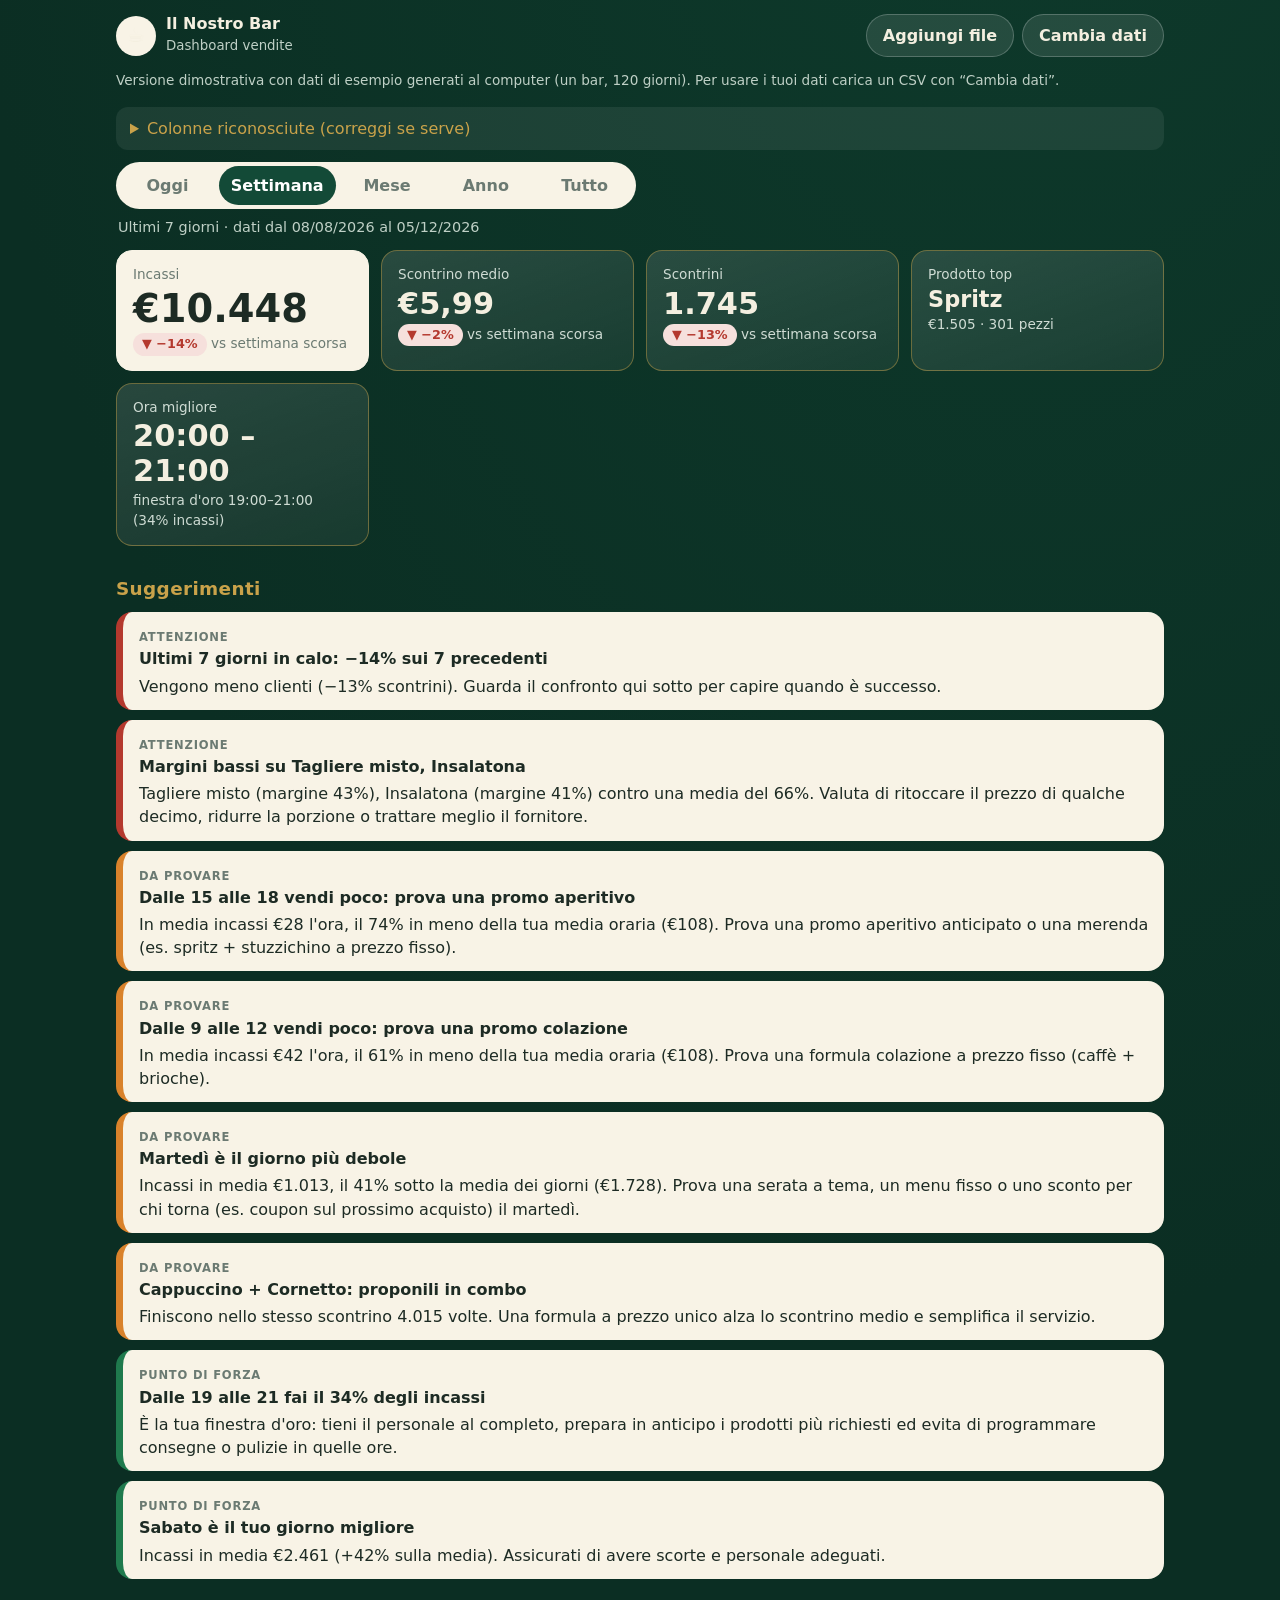
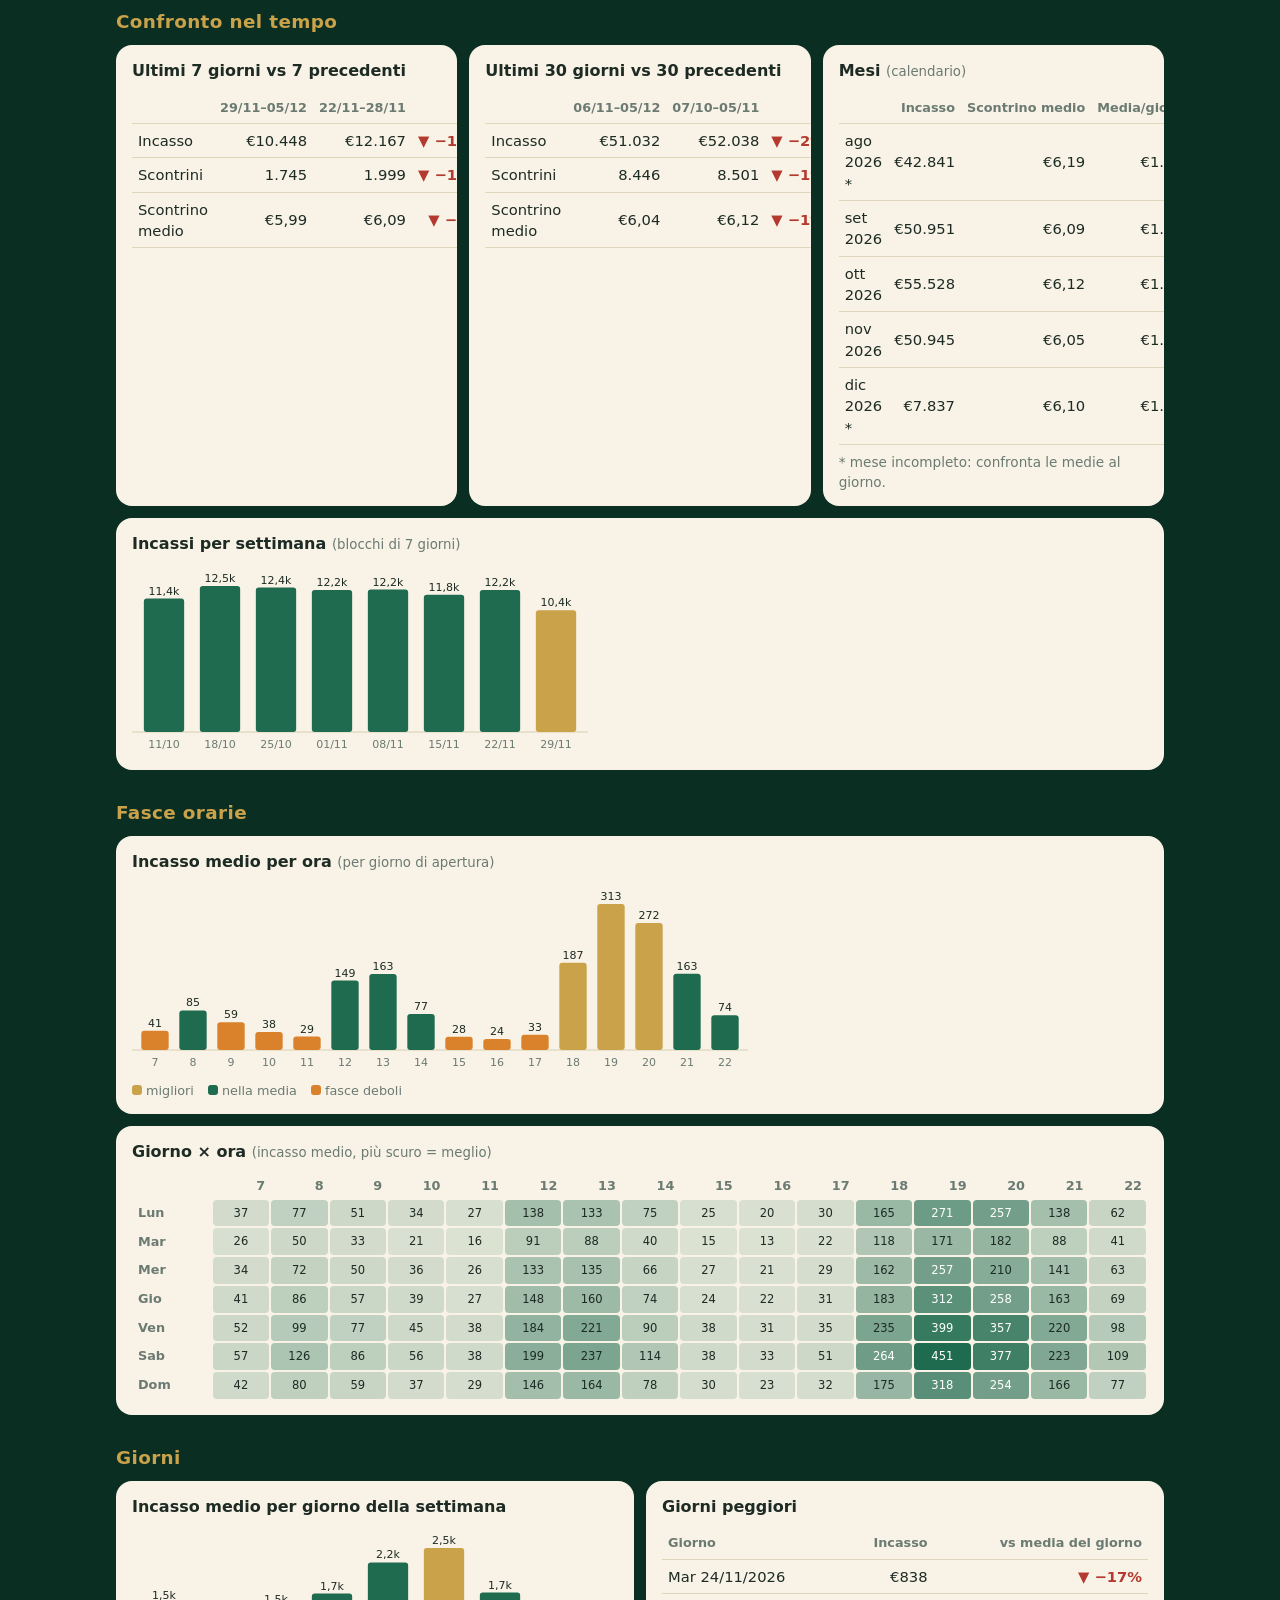
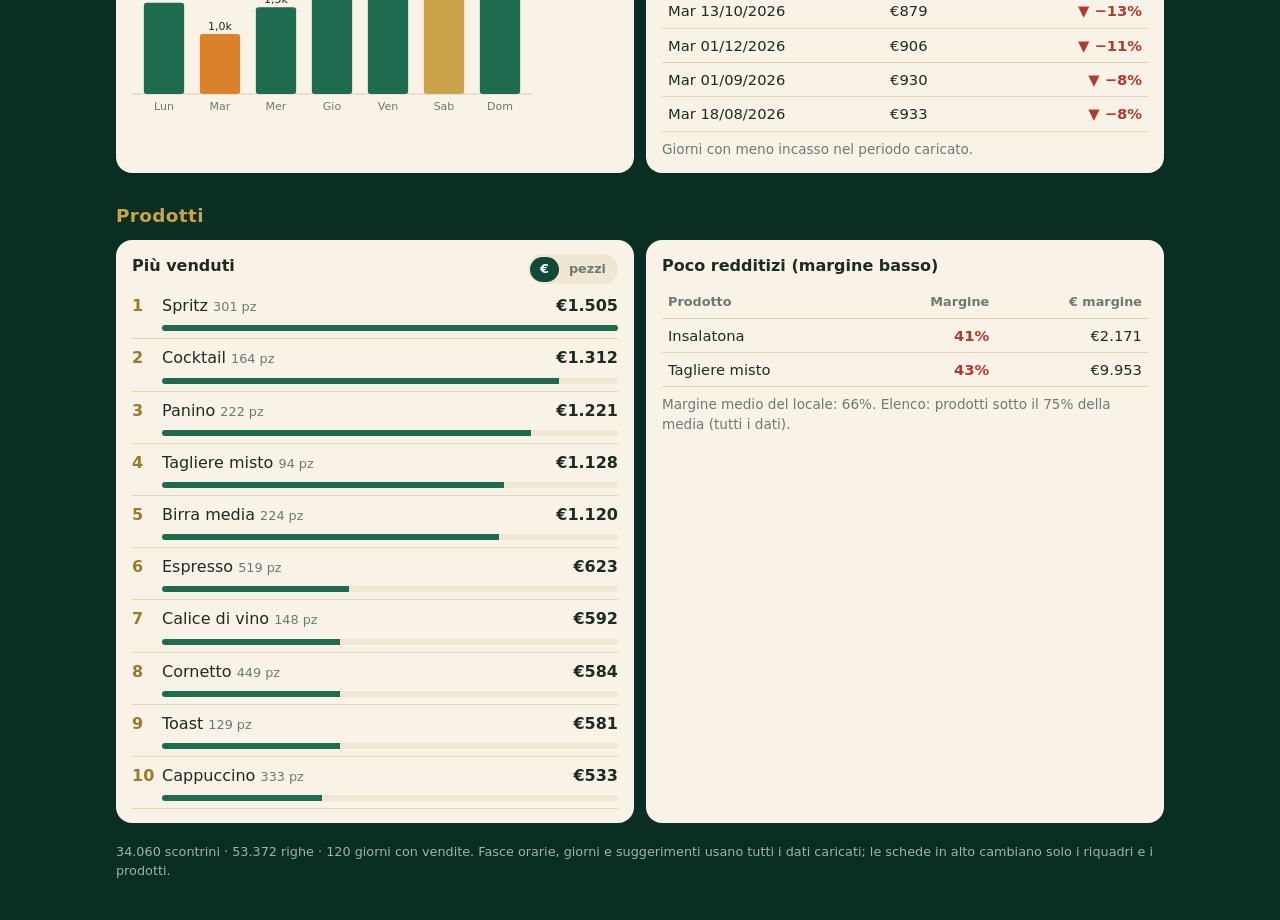
==== site/index.html @ 24c31f4e "Aggiunge cartella site/ pronta per hosting statico Co-Authored-By: Claude Sonnet 5.5 <noreply@anthro" ====
<!doctype html>
<html lang="it"><head><meta charset="utf-8"><meta name="viewport" content="width=device-width, initial-scale=1">
<title>Dashboard incassi e prodotti</title>
<style>
:root{color-scheme:dark}
[hidden]{display:none!important}
:root{
  --bg:#0b2e23; --bg2:#0e3b2c; --ink:#1d2b24; --muted:#6b7a72; --paper:#f8f3e6; --paper2:#efe7d2; --line:#e0d6bb;
  --gold:#c9a24a; --gold-d:#9a7a2b; --green:#1f6b50; --green-d:#134a37; --warn:#d9822b; --bad:#b4392e; --good:#1f7a4d;
  --r:16px;
}
*{box-sizing:border-box}
html{-webkit-text-size-adjust:100%;overflow-x:hidden}
body{margin:0;background:var(--bg) radial-gradient(120% 60% at 80% -10%,var(--bg2),var(--bg) 70%) no-repeat;color:#f4efe0;font:16px/1.45 system-ui,-apple-system,"Segoe UI",Roboto,sans-serif;min-height:100vh}
main,.top{max-width:1080px;margin:0 auto;padding:0 16px}
.top{display:flex;align-items:center;justify-content:space-between;gap:12px;padding-top:14px;padding-bottom:14px;flex-wrap:wrap}
.brand{display:flex;gap:10px;align-items:center}
.logo{display:grid;place-items:center;width:40px;height:40px;border-radius:50%;background:var(--paper);font-size:20px}
.brand strong{display:block;line-height:1.1}.brand small{color:#bfd0c6}
.actions{display:flex;gap:8px;flex-wrap:wrap}
.btn{border:0;border-radius:999px;padding:9px 16px;font:inherit;font-weight:600;cursor:pointer;display:inline-block;text-align:center}
.btn.gold{background:linear-gradient(#d8b55c,var(--gold));color:#2b2208}
.btn.ghost{background:rgba(255,255,255,.1);color:#f4efe0;border:1px solid rgba(255,255,255,.22)}
.btn:hover{filter:brightness(1.08)}
button:focus-visible,.drop:focus-visible,summary:focus-visible,select:focus-visible{outline:3px solid var(--gold);outline-offset:2px}

.hero h1{font-size:clamp(2.4rem,9vw,4.2rem);line-height:1;margin:28px 0 14px;font-weight:800;letter-spacing:-.02em}
.hero h1 span{background:linear-gradient(90deg,#f0d78b,var(--gold));-webkit-background-clip:text;background-clip:text;color:transparent}
.hero p{max-width:560px;color:#dbe6df;font-size:1.05rem}
.drop{margin:22px 0 14px;max-width:560px;border:2px dashed rgba(201,162,74,.6);border-radius:var(--r);padding:26px 18px;display:flex;flex-direction:column;align-items:center;gap:8px;background:rgba(255,255,255,.04)}
.drop.over{background:rgba(201,162,74,.18)}.drop small{color:#bfd0c6;text-align:center}
.alt{display:flex;gap:8px;flex-wrap:wrap}
.help{margin:18px 0 40px;max-width:560px;color:#dbe6df}.help summary{cursor:pointer;color:var(--gold)}
code{background:rgba(255,255,255,.1);padding:2px 6px;border-radius:6px;font-size:.85em;word-break:break-word}

.msg{background:var(--paper);color:var(--ink);border-left:6px solid var(--warn);border-radius:12px;padding:12px 14px;margin:12px 0}
.mapping{background:rgba(255,255,255,.07);border-radius:12px;padding:10px 14px;margin:12px 0}
.mapping summary{cursor:pointer;color:var(--gold)}
.mapping .mf{margin:10px 0 4px;font-weight:600}
.mgrid{display:grid;grid-template-columns:repeat(auto-fill,minmax(210px,1fr));gap:8px}
.mgrid label{display:flex;flex-direction:column;font-size:.8rem;color:#bfd0c6;gap:2px}
select{font:inherit;padding:7px;border-radius:8px;border:1px solid var(--line);background:var(--paper);color:var(--ink)}

h2{font-size:1.15rem;margin:30px 0 10px;color:var(--gold);letter-spacing:.02em}
.tabs{display:flex;gap:4px;background:var(--paper);padding:4px;border-radius:999px;margin:6px 0 8px;max-width:520px;overflow-x:auto}
.tabs button{flex:1;border:0;background:none;padding:8px 12px;border-radius:999px;font:inherit;font-weight:600;color:var(--muted);cursor:pointer;white-space:nowrap}
.tabs button.on{background:var(--green-d);color:#fff}
.range{color:#bfd0c6;margin:4px 2px 12px;font-size:.9rem}

.kpis{display:grid;grid-template-columns:repeat(auto-fit,minmax(220px,1fr));gap:12px}
.kpi{background:linear-gradient(160deg,rgba(255,255,255,.12),rgba(255,255,255,.05));border:1px solid rgba(201,162,74,.45);border-radius:var(--r);padding:14px 16px}
.kpi .l{color:#cfdcd4;font-size:.85rem}.kpi .v{font-size:1.9rem;font-weight:800;line-height:1.15;margin:2px 0}
.kpi .s{font-size:.85rem;color:#cfdcd4}
.kpi.main{grid-column:1/-1;background:var(--paper);color:var(--ink);border-color:var(--paper)}
.kpi.main .l,.kpi.main .s{color:var(--muted)}.kpi.main .v{font-size:2.4rem}
@media(min-width:700px){.kpi.main{grid-column:auto;grid-row:span 1}}
.pill{display:inline-block;padding:2px 9px;border-radius:999px;font-weight:700;font-size:.8rem;background:#e2f1e8;color:var(--good)}
.pill.neg{background:#f6e0dc;color:var(--bad)}.pill.flat{background:#ece7d6;color:var(--muted)}

.sugg{display:grid;gap:10px}
.s-card{background:var(--paper);color:var(--ink);border-radius:var(--r);padding:12px 14px 12px 16px;border-left:7px solid var(--green)}
.s-card.warn{border-color:var(--bad)}.s-card.tip{border-color:var(--warn)}.s-card.good{border-color:var(--good)}
.s-card b{display:block}.s-card .tag{font-size:.72rem;text-transform:uppercase;letter-spacing:.07em;font-weight:700;color:var(--muted)}
.s-card p{margin:4px 0 0}

.grid2{display:grid;grid-template-columns:repeat(auto-fit,minmax(min(100%,340px),1fr));gap:12px;margin-bottom:12px}
.card{background:var(--paper);color:var(--ink);border-radius:var(--r);padding:14px 16px;margin-bottom:12px;min-width:0;overflow-x:auto}
.grid2 .card{margin-bottom:0}
.card h3{margin:0 0 10px;font-size:1rem}.card h3 small{font-weight:400;color:var(--muted)}
.chart{overflow-x:auto}
.chart svg{display:block;max-width:none;height:auto}
.bar{fill:var(--green)}.bar.gold{fill:var(--gold)}.bar.warn{fill:var(--warn)}.bar.dim{fill:#b9c9bf}
svg text{fill:var(--ink);font:11px system-ui,sans-serif}svg text.mut{fill:var(--muted)}
.legend{font-size:.8rem;color:var(--muted);margin:8px 0 0}
.sw{display:inline-block;width:10px;height:10px;border-radius:3px;margin:0 4px 0 10px}.sw:first-child{margin-left:0}
.sw.gold{background:var(--gold)}.sw.green{background:var(--green)}.sw.warn{background:var(--warn)}

table{border-collapse:collapse;width:100%;font-size:.92rem}
th,td{padding:6px 6px;text-align:right;border-bottom:1px solid var(--line);white-space:nowrap}
th:first-child,td:first-child{text-align:left;white-space:normal}
th{font-weight:600;color:var(--muted);font-size:.8rem}
.up{color:var(--good);font-weight:700}.down{color:var(--bad);font-weight:700}
.heat{border-collapse:separate;border-spacing:2px;font-size:.72rem}
.heat th{padding:2px 4px;border:0}.heat td{padding:5px 0;min-width:30px;text-align:center;border:0;border-radius:4px;color:var(--ink)}
.heat td.dk{color:#fff}
.rank{list-style:none;margin:0;padding:0}
.rank li{display:grid;grid-template-columns:22px 1fr auto;gap:8px;align-items:center;padding:7px 0;border-bottom:1px solid var(--line)}
.rank .n{color:var(--gold-d);font-weight:800}
.rank .bg{grid-column:2/4;height:6px;border-radius:3px;background:var(--paper2);overflow:hidden}.rank .bg i{display:block;height:100%;background:var(--green)}
.rank .sub{color:var(--muted);font-size:.8rem}
.seg{float:right;background:var(--paper2);border-radius:999px;padding:2px}
.seg button{border:0;background:none;padding:3px 10px;border-radius:999px;font:inherit;font-size:.8rem;cursor:pointer;color:var(--muted)}
.seg button.on{background:var(--green-d);color:#fff}
.note{color:var(--muted);font-size:.85rem;margin:8px 0 0}
.foot{color:#9fb3a8;font-size:.8rem;margin:20px 0 40px}

.demo-note{max-width:1080px;margin:0 auto;padding:0 16px 4px;color:#bfd0c6;font-size:.85rem}
#btn-export,#btn-sample{display:none!important}
</style></head><body>

<header class="top">
  <div class="brand"><span class="logo" aria-hidden="true">☕</span>
    <div><strong>Il Nostro Bar</strong><small>Dashboard vendite</small></div></div>
  <div class="actions" id="actions">
    <button class="btn ghost" id="btn-add">Aggiungi file</button>
    <button class="btn ghost" id="btn-export">Esporta prodotti</button>
    <button class="btn ghost" id="btn-reset">Cambia dati</button>
  </div>
</header>
<p class="demo-note">Versione dimostrativa con dati di esempio generati al computer (un bar, 120 giorni). Per usare i tuoi dati carica un CSV con “Cambia dati”.</p>

<main>
  <section id="welcome" class="hero" hidden="">
    <h1>Dashboard<br><span>incassi e prodotti</span></h1>
    <p>Carica l'export del tuo gestionale/cassa (CSV) e scopri quando, cosa e quanto vendi davvero, con consigli semplici su cosa fare.</p>
    <div id="drop" class="drop" tabindex="0">
      <strong>Trascina qui il file CSV</strong>
      <span>oppure</span>
      <label class="btn gold">Scegli file<input type="file" id="file" accept=".csv,.txt,.tsv" multiple="" hidden=""></label>
      <small>I dati restano sul tuo computer: non vengono inviati da nessuna parte.</small>
    </div>
    <div class="alt">
      <button class="btn ghost" id="btn-demo">Prova con dati di esempio</button>
      <button class="btn ghost" id="btn-sample">Scarica CSV di esempio</button>
    </div>
    <details class="help">
      <summary>Che colonne deve avere il file?</summary>
      <p>Una riga per prodotto venduto. Servono: <b>data (e ora)</b>, <b>prodotto</b> e <b>importo</b> (oppure prezzo × quantità).
      Facoltativi ma utili: <b>n. scontrino</b> (per lo scontrino medio), <b>quantità</b>, <b>categoria</b> e <b>costo</b> (per i margini).
      I nomi delle colonne vengono riconosciuti da soli; se qualcosa non torna puoi correggerlo a mano.</p>
      <p><code>Data;Ora;Scontrino;Prodotto;Quantità;Prezzo;Importo;Costo</code></p>
    </details>
  </section>

  <div id="msg" class="msg" role="status" hidden=""></div>
  <details id="mapping" class="mapping"><summary>Colonne riconosciute (correggi se serve)</summary><div class="mf">dati di esempio · 53208 righe</div><div class="mgrid"><label>Data e ora (insieme)<select data-d="0" data-f="datetime"><option value="-1">— nessuna —</option><option value="0">Data</option><option value="1">Ora</option><option value="2">Scontrino</option><option value="3">Prodotto</option><option value="4">Categoria</option><option value="5">Quantità</option><option value="6">Prezzo</option><option value="7">Importo</option><option value="8">Costo</option></select></label><label>Data<select data-d="0" data-f="date"><option value="-1">— nessuna —</option><option value="0" selected="">Data</option><option value="1">Ora</option><option value="2">Scontrino</option><option value="3">Prodotto</option><option value="4">Categoria</option><option value="5">Quantità</option><option value="6">Prezzo</option><option value="7">Importo</option><option value="8">Costo</option></select></label><label>Ora<select data-d="0" data-f="time"><option value="-1">— nessuna —</option><option value="0">Data</option><option value="1" selected="">Ora</option><option value="2">Scontrino</option><option value="3">Prodotto</option><option value="4">Categoria</option><option value="5">Quantità</option><option value="6">Prezzo</option><option value="7">Importo</option><option value="8">Costo</option></select></label><label>N. scontrino<select data-d="0" data-f="receipt"><option value="-1">— nessuna —</option><option value="0">Data</option><option value="1">Ora</option><option value="2" selected="">Scontrino</option><option value="3">Prodotto</option><option value="4">Categoria</option><option value="5">Quantità</option><option value="6">Prezzo</option><option value="7">Importo</option><option value="8">Costo</option></select></label><label>Prodotto<select data-d="0" data-f="product"><option value="-1">— nessuna —</option><option value="0">Data</option><option value="1">Ora</option><option value="2">Scontrino</option><option value="3" selected="">Prodotto</option><option value="4">Categoria</option><option value="5">Quantità</option><option value="6">Prezzo</option><option value="7">Importo</option><option value="8">Costo</option></select></label><label>Quantità<select data-d="0" data-f="qty"><option value="-1">— nessuna —</option><option value="0">Data</option><option value="1">Ora</option><option value="2">Scontrino</option><option value="3">Prodotto</option><option value="4">Categoria</option><option value="5" selected="">Quantità</option><option value="6">Prezzo</option><option value="7">Importo</option><option value="8">Costo</option></select></label><label>Prezzo unitario<select data-d="0" data-f="price"><option value="-1">— nessuna —</option><option value="0">Data</option><option value="1">Ora</option><option value="2">Scontrino</option><option value="3">Prodotto</option><option value="4">Categoria</option><option value="5">Quantità</option><option value="6" selected="">Prezzo</option><option value="7">Importo</option><option value="8">Costo</option></select></label><label>Importo riga<select data-d="0" data-f="total"><option value="-1">— nessuna —</option><option value="0">Data</option><option value="1">Ora</option><option value="2">Scontrino</option><option value="3">Prodotto</option><option value="4">Categoria</option><option value="5">Quantità</option><option value="6">Prezzo</option><option value="7" selected="">Importo</option><option value="8">Costo</option></select></label><label>Costo unitario<select data-d="0" data-f="cost"><option value="-1">— nessuna —</option><option value="0">Data</option><option value="1">Ora</option><option value="2">Scontrino</option><option value="3">Prodotto</option><option value="4">Categoria</option><option value="5">Quantità</option><option value="6">Prezzo</option><option value="7">Importo</option><option value="8" selected="">Costo</option></select></label><label>Categoria<select data-d="0" data-f="category"><option value="-1">— nessuna —</option><option value="0">Data</option><option value="1">Ora</option><option value="2">Scontrino</option><option value="3">Prodotto</option><option value="4" selected="">Categoria</option><option value="5">Quantità</option><option value="6">Prezzo</option><option value="7">Importo</option><option value="8">Costo</option></select></label></div></details>

  <div id="dash">
    <nav class="tabs" id="tabs" aria-label="Periodo">
      <button data-p="1">Oggi</button><button data-p="7" class="on">Settimana</button><button data-p="30">Mese</button><button data-p="365">Anno</button><button data-p="0">Tutto</button>
    </nav>
    <p class="range" id="range">Ultimi 7 giorni · dati dal 09/06/2026 al 06/10/2026</p>
    <section class="kpis" id="kpis"><div class="kpi main"><div class="l">Incassi</div><div class="v">€10.863</div><div class="s"><span class="pill neg">▼ −9%</span> <span>vs settimana scorsa</span></div></div><div class="kpi"><div class="l">Scontrino medio</div><div class="v">€6,15</div><div class="s"><span class="pill ">▲ +3%</span> <span>vs settimana scorsa</span></div></div><div class="kpi"><div class="l">Scontrini</div><div class="v">1.767</div><div class="s"><span class="pill neg">▼ −11%</span> <span>vs settimana scorsa</span></div></div><div class="kpi"><div class="l">Prodotto top</div><div class="v" style="font-size:1.4rem">Spritz</div><div class="s">€1.510 · 302 pezzi</div></div><div class="kpi"><div class="l">Ora migliore</div><div class="v">19:00 – 20:00</div><div class="s">finestra d'oro 19:00–21:00 (33% incassi)</div></div></section>

    <h2>Suggerimenti</h2>
    <section class="sugg" id="sugg"><div class="s-card warn"><span class="tag">Attenzione</span><b>Margini bassi su Tagliere misto, Insalatona</b><p>Tagliere misto (margine 43%), Insalatona (margine 41%) contro una media del 66%. Valuta di ritoccare il prezzo di qualche decimo, ridurre la porzione o trattare meglio il fornitore.</p></div><div class="s-card tip"><span class="tag">Da provare</span><b>Dalle 15 alle 18 vendi poco: prova una promo aperitivo</b><p>In media incassi €29 l'ora, il 73% in meno della tua media oraria (€107). Prova una promo aperitivo anticipato o una merenda (es. spritz + stuzzichino a prezzo fisso).</p></div><div class="s-card tip"><span class="tag">Da provare</span><b>Dalle 9 alle 12 vendi poco: prova una promo colazione</b><p>In media incassi €43 l'ora, il 60% in meno della tua media oraria (€107). Prova una formula colazione a prezzo fisso (caffè + brioche).</p></div><div class="s-card tip"><span class="tag">Da provare</span><b>Martedì è il giorno più debole</b><p>Incassi in media €1.025, il 40% sotto la media dei giorni (€1.717). Prova una serata a tema, un menu fisso o uno sconto per chi torna (es. coupon sul prossimo acquisto) il martedì.</p></div><div class="s-card tip"><span class="tag">Da provare</span><b>Cappuccino + Cornetto: proponili in combo</b><p>Finiscono nello stesso scontrino 4.119 volte. Una formula a prezzo unico alza lo scontrino medio e semplifica il servizio.</p></div><div class="s-card good"><span class="tag">Punto di forza</span><b>Dalle 19 alle 21 fai il 33% degli incassi</b><p>È la tua finestra d'oro: tieni il personale al completo, prepara in anticipo i prodotti più richiesti ed evita di programmare consegne o pulizie in quelle ore.</p></div><div class="s-card good"><span class="tag">Punto di forza</span><b>Sabato è il tuo giorno migliore</b><p>Incassi in media €2.452 (+43% sulla media). Assicurati di avere scorte e personale adeguati.</p></div></section>

    <h2>Confronto nel tempo</h2>
    <section class="grid2" id="compare"><article class="card"><h3>Ultimi 7 giorni vs 7 precedenti</h3><table><tbody><tr><th></th><th>30/09–06/10</th><th>23/09–29/09</th><th>Δ</th></tr><tr><td>Incasso</td><td>€10.863</td><td>€11.892</td><td class="down">▼ −9%</td></tr><tr><td>Scontrini</td><td>1.767</td><td>1.989</td><td class="down">▼ −11%</td></tr><tr><td>Scontrino medio</td><td>€6,15</td><td>€5,98</td><td class="up">▲ +3%</td></tr></tbody></table></article><article class="card"><h3>Ultimi 30 giorni vs 30 precedenti</h3><table><tbody><tr><th></th><th>07/09–06/10</th><th>08/08–06/09</th><th>Δ</th></tr><tr><td>Incasso</td><td>€48.928</td><td>€53.846</td><td class="down">▼ −9%</td></tr><tr><td>Scontrini</td><td>8.157</td><td>8.811</td><td class="down">▼ −7%</td></tr><tr><td>Scontrino medio</td><td>€6,00</td><td>€6,11</td><td class="down">▼ −2%</td></tr></tbody></table></article><article class="card"><h3>Mesi <small>(calendario)</small></h3><table><tbody><tr><th></th><th>Incasso</th><th>Scontrino medio</th><th>Media/giorno</th></tr><tr><td>giu 2026 *</td><td>€37.528</td><td>€6,17</td><td>€1.706</td></tr><tr><td>lug 2026</td><td>€53.073</td><td>€6,04</td><td>€1.712</td></tr><tr><td>ago 2026</td><td>€54.824</td><td>€6,12</td><td>€1.769</td></tr><tr><td>set 2026</td><td>€50.373</td><td>€5,99</td><td>€1.679</td></tr><tr><td>ott 2026 *</td><td>€9.609</td><td>€6,20</td><td>€1.601</td></tr></tbody></table><p class="note">* mese incompleto: confronta le medie al giorno.</p></article></section>
    <article class="card"><h3>Incassi per settimana <small>(blocchi di 7 giorni)</small></h3><div class="chart" id="ch-weeks"><svg viewBox="0 0 456 190" width="456" role="img" aria-label="Incassi per settimana"><line x1="0" x2="456" y1="166" y2="166" stroke="#d8cfb3"></line><rect class="bar " x="11.84" y="27.002455768702674" width="40.32" height="138.99754423129733" rx="3"><title>12/08–18/08: €12.134</title></rect><text class="mut" x="32" y="182" text-anchor="middle">12/08</text><text x="32" y="23.002455768702674" text-anchor="middle">12,1k</text><rect class="bar " x="67.84" y="20" width="40.32" height="146" rx="3"><title>19/08–25/08: €12.746</title></rect><text class="mut" x="88" y="182" text-anchor="middle">19/08</text><text x="88" y="16" text-anchor="middle">12,7k</text><rect class="bar " x="123.84" y="21.656396375191235" width="40.32" height="144.34360362480876" rx="3"><title>26/08–01/09: €12.601</title></rect><text class="mut" x="144" y="182" text-anchor="middle">26/08</text><text x="144" y="17.656396375191235" text-anchor="middle">12,6k</text><rect class="bar " x="179.84" y="24.63355694166566" width="40.32" height="141.36644305833434" rx="3"><title>02/09–08/09: €12.341</title></rect><text class="mut" x="200" y="182" text-anchor="middle">02/09</text><text x="200" y="20.63355694166566" text-anchor="middle">12,3k</text><rect class="bar " x="235.84" y="29.532870424855815" width="40.32" height="136.46712957514418" rx="3"><title>09/09–15/09: €11.913</title></rect><text class="mut" x="256" y="182" text-anchor="middle">09/09</text><text x="256" y="25.532870424855815" text-anchor="middle">11,9k</text><rect class="bar " x="291.84" y="30.21329881134514" width="40.32" height="135.78670118865486" rx="3"><title>16/09–22/09: €11.854</title></rect><text class="mut" x="312" y="182" text-anchor="middle">16/09</text><text x="312" y="26.21329881134514" text-anchor="middle">11,9k</text><rect class="bar " x="347.84" y="29.77228041269464" width="40.32" height="136.22771958730536" rx="3"><title>23/09–29/09: €11.892</title></rect><text class="mut" x="368" y="182" text-anchor="middle">23/09</text><text x="368" y="25.77228041269464" text-anchor="middle">11,9k</text><rect class="bar gold" x="403.84" y="41.56980895217917" width="40.32" height="124.43019104782083" rx="3"><title>30/09–06/10: €10.863</title></rect><text class="mut" x="424" y="182" text-anchor="middle">30/09</text><text x="424" y="37.56980895217917" text-anchor="middle">10,9k</text></svg></div></article>

    <h2>Fasce orarie</h2>
    <article class="card"><h3>Incasso medio per ora <small>(per giorno di apertura)</small></h3><div class="chart" id="ch-hours"><svg viewBox="0 0 616 190" width="616" role="img" aria-label="Incasso medio per ora"><line x1="0" x2="616" y1="166" y2="166" stroke="#d8cfb3"></line><rect class="bar warn" x="9.32" y="145.2847440605268" width="27.36" height="20.715255939473185" rx="3"><title>7:00–8:00 · media €42 · 2,5% degli incassi</title></rect><text class="mut" x="23" y="182" text-anchor="middle">7</text><text x="23" y="141.2847440605268" text-anchor="middle">42</text><rect class="bar " x="47.32" y="124.69317840722007" width="27.36" height="41.306821592779926" rx="3"><title>8:00–9:00 · media €84 · 4,9% degli incassi</title></rect><text class="mut" x="61" y="182" text-anchor="middle">8</text><text x="61" y="120.69317840722007" text-anchor="middle">84</text><rect class="bar warn" x="85.32" y="135.73396994425943" width="27.36" height="30.266030055740565" rx="3"><title>9:00–10:00 · media €62 · 3,6% degli incassi</title></rect><text class="mut" x="99" y="182" text-anchor="middle">9</text><text x="99" y="131.73396994425943" text-anchor="middle">62</text><rect class="bar warn" x="123.32" y="147.06842351832276" width="27.36" height="18.93157648167725" rx="3"><title>10:00–11:00 · media €39 · 2,3% degli incassi</title></rect><text class="mut" x="137" y="182" text-anchor="middle">10</text><text x="137" y="143.06842351832276" text-anchor="middle">39</text><rect class="bar warn" x="161.32" y="151.8497493484744" width="27.36" height="14.150250651525592" rx="3"><title>11:00–12:00 · media €29 · 1,7% degli incassi</title></rect><text class="mut" x="175" y="182" text-anchor="middle">11</text><text x="175" y="147.8497493484744" text-anchor="middle">29</text><rect class="bar " x="199.32" y="91.02075063609608" width="27.36" height="74.97924936390392" rx="3"><title>12:00–13:00 · media €153 · 8,9% degli incassi</title></rect><text class="mut" x="213" y="182" text-anchor="middle">12</text><text x="213" y="87.02075063609608" text-anchor="middle">153</text><rect class="bar " x="237.32" y="84.65520617385363" width="27.36" height="81.34479382614637" rx="3"><title>13:00–14:00 · media €166 · 9,7% degli incassi</title></rect><text class="mut" x="251" y="182" text-anchor="middle">13</text><text x="251" y="80.65520617385363" text-anchor="middle">166</text><rect class="bar " x="275.32" y="129.06124761902117" width="27.36" height="36.93875238097884" rx="3"><title>14:00–15:00 · media €75 · 4,4% degli incassi</title></rect><text class="mut" x="289" y="182" text-anchor="middle">14</text><text x="289" y="125.06124761902117" text-anchor="middle">75</text><rect class="bar warn" x="313.32" y="151.8501589189584" width="27.36" height="14.149841081041597" rx="3"><title>15:00–16:00 · media €29 · 1,7% degli incassi</title></rect><text class="mut" x="327" y="182" text-anchor="middle">15</text><text x="327" y="147.8501589189584" text-anchor="middle">29</text><rect class="bar warn" x="351.32" y="154.61926496124514" width="27.36" height="11.38073503875487" rx="3"><title>16:00–17:00 · media €23 · 1,4% degli incassi</title></rect><text class="mut" x="365" y="182" text-anchor="middle">16</text><text x="365" y="150.61926496124514" text-anchor="middle">23</text><rect class="bar warn" x="389.32" y="149.14085016733486" width="27.36" height="16.85914983266514" rx="3"><title>17:00–18:00 · media €34 · 2,0% degli incassi</title></rect><text class="mut" x="403" y="182" text-anchor="middle">17</text><text x="403" y="145.14085016733486" text-anchor="middle">34</text><rect class="bar gold" x="427.32" y="78.00460065475161" width="27.36" height="87.99539934524839" rx="3"><title>18:00–19:00 · media €179 · 10,5% degli incassi</title></rect><text class="mut" x="441" y="182" text-anchor="middle">18</text><text x="441" y="74.00460065475161" text-anchor="middle">179</text><rect class="bar gold" x="465.32" y="20" width="27.36" height="146" rx="3"><title>19:00–20:00 · media €297 · 17,4% degli incassi</title></rect><text class="mut" x="479" y="182" text-anchor="middle">19</text><text x="479" y="16" text-anchor="middle">297</text><rect class="bar gold" x="503.32" y="32.85600792210269" width="27.36" height="133.1439920778973" rx="3"><title>20:00–21:00 · media €271 · 15,8% degli incassi</title></rect><text class="mut" x="517" y="182" text-anchor="middle">20</text><text x="517" y="28.85600792210269" text-anchor="middle">271</text><rect class="bar " x="541.32" y="86.8808121838803" width="27.36" height="79.1191878161197" rx="3"><title>21:00–22:00 · media €161 · 9,4% degli incassi</title></rect><text class="mut" x="555" y="182" text-anchor="middle">21</text><text x="555" y="82.8808121838803" text-anchor="middle">161</text><rect class="bar " x="579.32" y="131.99663927780958" width="27.36" height="34.00336072219043" rx="3"><title>22:00–23:00 · media €69 · 4,0% degli incassi</title></rect><text class="mut" x="593" y="182" text-anchor="middle">22</text><text x="593" y="127.99663927780958" text-anchor="middle">69</text></svg></div>
      <p class="legend"><i class="sw gold"></i>migliori <i class="sw green"></i>nella media <i class="sw warn"></i>fasce deboli</p></article>
    <article class="card"><h3>Giorno × ora <small>(incasso medio, più scuro = meglio)</small></h3><div class="chart" id="heat"><table class="heat"><tbody><tr><th></th><th>7</th><th>8</th><th>9</th><th>10</th><th>11</th><th>12</th><th>13</th><th>14</th><th>15</th><th>16</th><th>17</th><th>18</th><th>19</th><th>20</th><th>21</th><th>22</th></tr><tr><th>Lun</th><td class="" style="background:rgba(31,107,80,0.18)" title="€36">36</td><td class="" style="background:rgba(31,107,80,0.25)" title="€73">73</td><td class="" style="background:rgba(31,107,80,0.22)" title="€57">57</td><td class="" style="background:rgba(31,107,80,0.17)" title="€35">35</td><td class="" style="background:rgba(31,107,80,0.16)" title="€26">26</td><td class="" style="background:rgba(31,107,80,0.38)" title="€135">135</td><td class="" style="background:rgba(31,107,80,0.41)" title="€146">146</td><td class="" style="background:rgba(31,107,80,0.24)" title="€67">67</td><td class="" style="background:rgba(31,107,80,0.15)" title="€24">24</td><td class="" style="background:rgba(31,107,80,0.14)" title="€18">18</td><td class="" style="background:rgba(31,107,80,0.17)" title="€32">32</td><td class="" style="background:rgba(31,107,80,0.43)" title="€157">157</td><td class="dk" style="background:rgba(31,107,80,0.65)" title="€264">264</td><td class="" style="background:rgba(31,107,80,0.57)" title="€226">226</td><td class="" style="background:rgba(31,107,80,0.38)" title="€134">134</td><td class="" style="background:rgba(31,107,80,0.24)" title="€68">68</td></tr><tr><th>Mar</th><td class="" style="background:rgba(31,107,80,0.15)" title="€26">26</td><td class="" style="background:rgba(31,107,80,0.21)" title="€53">53</td><td class="" style="background:rgba(31,107,80,0.18)" title="€37">37</td><td class="" style="background:rgba(31,107,80,0.14)" title="€20">20</td><td class="" style="background:rgba(31,107,80,0.13)" title="€17">17</td><td class="" style="background:rgba(31,107,80,0.29)" title="€92">92</td><td class="" style="background:rgba(31,107,80,0.31)" title="€102">102</td><td class="" style="background:rgba(31,107,80,0.20)" title="€47">47</td><td class="" style="background:rgba(31,107,80,0.13)" title="€14">14</td><td class="" style="background:rgba(31,107,80,0.13)" title="€12">12</td><td class="" style="background:rgba(31,107,80,0.14)" title="€18">18</td><td class="" style="background:rgba(31,107,80,0.33)" title="€110">110</td><td class="" style="background:rgba(31,107,80,0.48)" title="€180">180</td><td class="" style="background:rgba(31,107,80,0.43)" title="€158">158</td><td class="" style="background:rgba(31,107,80,0.31)" title="€102">102</td><td class="" style="background:rgba(31,107,80,0.18)" title="€39">39</td></tr><tr><th>Mer</th><td class="" style="background:rgba(31,107,80,0.17)" title="€35">35</td><td class="" style="background:rgba(31,107,80,0.26)" title="€78">78</td><td class="" style="background:rgba(31,107,80,0.20)" title="€48">48</td><td class="" style="background:rgba(31,107,80,0.17)" title="€34">34</td><td class="" style="background:rgba(31,107,80,0.16)" title="€27">27</td><td class="" style="background:rgba(31,107,80,0.37)" title="€130">130</td><td class="" style="background:rgba(31,107,80,0.38)" title="€135">135</td><td class="" style="background:rgba(31,107,80,0.24)" title="€66">66</td><td class="" style="background:rgba(31,107,80,0.15)" title="€25">25</td><td class="" style="background:rgba(31,107,80,0.15)" title="€22">22</td><td class="" style="background:rgba(31,107,80,0.16)" title="€31">31</td><td class="" style="background:rgba(31,107,80,0.42)" title="€153">153</td><td class="dk" style="background:rgba(31,107,80,0.63)" title="€254">254</td><td class="dk" style="background:rgba(31,107,80,0.60)" title="€238">238</td><td class="" style="background:rgba(31,107,80,0.39)" title="€139">139</td><td class="" style="background:rgba(31,107,80,0.24)" title="€65">65</td></tr><tr><th>Gio</th><td class="" style="background:rgba(31,107,80,0.19)" title="€42">42</td><td class="" style="background:rgba(31,107,80,0.27)" title="€80">80</td><td class="" style="background:rgba(31,107,80,0.23)" title="€62">62</td><td class="" style="background:rgba(31,107,80,0.18)" title="€36">36</td><td class="" style="background:rgba(31,107,80,0.16)" title="€28">28</td><td class="" style="background:rgba(31,107,80,0.41)" title="€149">149</td><td class="" style="background:rgba(31,107,80,0.44)" title="€164">164</td><td class="" style="background:rgba(31,107,80,0.25)" title="€70">70</td><td class="" style="background:rgba(31,107,80,0.16)" title="€29">29</td><td class="" style="background:rgba(31,107,80,0.14)" title="€21">21</td><td class="" style="background:rgba(31,107,80,0.17)" title="€33">33</td><td class="" style="background:rgba(31,107,80,0.48)" title="€180">180</td><td class="dk" style="background:rgba(31,107,80,0.68)" title="€276">276</td><td class="dk" style="background:rgba(31,107,80,0.66)" title="€266">266</td><td class="" style="background:rgba(31,107,80,0.44)" title="€160">160</td><td class="" style="background:rgba(31,107,80,0.25)" title="€73">73</td></tr><tr><th>Ven</th><td class="" style="background:rgba(31,107,80,0.21)" title="€54">54</td><td class="" style="background:rgba(31,107,80,0.33)" title="€108">108</td><td class="" style="background:rgba(31,107,80,0.26)" title="€75">75</td><td class="" style="background:rgba(31,107,80,0.20)" title="€49">49</td><td class="" style="background:rgba(31,107,80,0.18)" title="€40">40</td><td class="" style="background:rgba(31,107,80,0.51)" title="€197">197</td><td class="" style="background:rgba(31,107,80,0.56)" title="€220">220</td><td class="" style="background:rgba(31,107,80,0.29)" title="€89">89</td><td class="" style="background:rgba(31,107,80,0.17)" title="€35">35</td><td class="" style="background:rgba(31,107,80,0.17)" title="€31">31</td><td class="" style="background:rgba(31,107,80,0.20)" title="€46">46</td><td class="" style="background:rgba(31,107,80,0.58)" title="€228">228</td><td class="dk" style="background:rgba(31,107,80,0.92)" title="€391">391</td><td class="dk" style="background:rgba(31,107,80,0.84)" title="€353">353</td><td class="" style="background:rgba(31,107,80,0.56)" title="€220">220</td><td class="" style="background:rgba(31,107,80,0.26)" title="€77">77</td></tr><tr><th>Sab</th><td class="" style="background:rgba(31,107,80,0.23)" title="€63">63</td><td class="" style="background:rgba(31,107,80,0.34)" title="€114">114</td><td class="" style="background:rgba(31,107,80,0.29)" title="€90">90</td><td class="" style="background:rgba(31,107,80,0.22)" title="€57">57</td><td class="" style="background:rgba(31,107,80,0.18)" title="€37">37</td><td class="" style="background:rgba(31,107,80,0.56)" title="€219">219</td><td class="dk" style="background:rgba(31,107,80,0.61)" title="€241">241</td><td class="" style="background:rgba(31,107,80,0.34)" title="€114">114</td><td class="" style="background:rgba(31,107,80,0.19)" title="€43">43</td><td class="" style="background:rgba(31,107,80,0.17)" title="€36">36</td><td class="" style="background:rgba(31,107,80,0.20)" title="€47">47</td><td class="dk" style="background:rgba(31,107,80,0.66)" title="€265">265</td><td class="dk" style="background:rgba(31,107,80,1.00)" title="€429">429</td><td class="dk" style="background:rgba(31,107,80,0.92)" title="€392">392</td><td class="" style="background:rgba(31,107,80,0.55)" title="€213">213</td><td class="" style="background:rgba(31,107,80,0.29)" title="€92">92</td></tr><tr><th>Dom</th><td class="" style="background:rgba(31,107,80,0.18)" title="€39">39</td><td class="" style="background:rgba(31,107,80,0.28)" title="€85">85</td><td class="" style="background:rgba(31,107,80,0.23)" title="€64">64</td><td class="" style="background:rgba(31,107,80,0.18)" title="€40">40</td><td class="" style="background:rgba(31,107,80,0.16)" title="€27">27</td><td class="" style="background:rgba(31,107,80,0.42)" title="€151">151</td><td class="" style="background:rgba(31,107,80,0.43)" title="€156">156</td><td class="" style="background:rgba(31,107,80,0.25)" title="€74">74</td><td class="" style="background:rgba(31,107,80,0.17)" title="€33">33</td><td class="" style="background:rgba(31,107,80,0.15)" title="€22">22</td><td class="" style="background:rgba(31,107,80,0.17)" title="€34">34</td><td class="" style="background:rgba(31,107,80,0.45)" title="€165">165</td><td class="dk" style="background:rgba(31,107,80,0.71)" title="€293">293</td><td class="dk" style="background:rgba(31,107,80,0.67)" title="€270">270</td><td class="" style="background:rgba(31,107,80,0.44)" title="€162">162</td><td class="" style="background:rgba(31,107,80,0.25)" title="€72">72</td></tr></tbody></table></div></article>

    <h2>Giorni</h2>
    <section class="grid2">
      <article class="card"><h3>Incasso medio per giorno della settimana</h3><div class="chart" id="ch-dow"><svg viewBox="0 0 400 190" width="400" role="img" aria-label="Incasso medio per giorno della settimana"><line x1="0" x2="400" y1="166" y2="166" stroke="#d8cfb3"></line><rect class="bar " x="11.84" y="76.8283669092696" width="40.32" height="89.1716330907304" rx="3"><title>Lunedì: media €1.498 su 17 giorni</title></rect><text class="mut" x="32" y="182" text-anchor="middle">Lun</text><text x="32" y="72.8283669092696" text-anchor="middle">1,5k</text><rect class="bar warn" x="67.84" y="104.94421068960588" width="40.32" height="61.05578931039411" rx="3"><title>Martedì: media €1.025 su 18 giorni</title></rect><text class="mut" x="88" y="182" text-anchor="middle">Mar</text><text x="88" y="100.94421068960588" text-anchor="middle">1,0k</text><rect class="bar " x="123.84" y="77.89132239136713" width="40.32" height="88.10867760863287" rx="3"><title>Mercoledì: media €1.480 su 17 giorni</title></rect><text class="mut" x="144" y="182" text-anchor="middle">Mer</text><text x="144" y="73.89132239136713" text-anchor="middle">1,5k</text><rect class="bar " x="179.84" y="66.6642710127464" width="40.32" height="99.3357289872536" rx="3"><title>Giovedì: media €1.668 su 17 giorni</title></rect><text class="mut" x="200" y="182" text-anchor="middle">Gio</text><text x="200" y="62.6642710127464" text-anchor="middle">1,7k</text><rect class="bar " x="235.84" y="34.30139181415527" width="40.32" height="131.69860818584473" rx="3"><title>Venerdì: media €2.212 su 17 giorni</title></rect><text class="mut" x="256" y="182" text-anchor="middle">Ven</text><text x="256" y="30.301391814155267" text-anchor="middle">2,2k</text><rect class="bar gold" x="291.84" y="20" width="40.32" height="146" rx="3"><title>Sabato: media €2.452 su 17 giorni</title></rect><text class="mut" x="312" y="182" text-anchor="middle">Sab</text><text x="312" y="16" text-anchor="middle">2,5k</text><rect class="bar " x="347.84" y="65.56173926393504" width="40.32" height="100.43826073606496" rx="3"><title>Domenica: media €1.687 su 17 giorni</title></rect><text class="mut" x="368" y="182" text-anchor="middle">Dom</text><text x="368" y="61.56173926393504" text-anchor="middle">1,7k</text></svg></div></article>
      <article class="card"><h3>Giorni peggiori</h3><div id="worst"><table><tbody><tr><th>Giorno</th><th>Incasso</th><th>vs media del giorno</th></tr><tr><td>Mar 11/08/2026</td><td>€807</td><td class="down">▼ −21%</td></tr><tr><td>Mar 21/07/2026</td><td>€851</td><td class="down">▼ −17%</td></tr><tr><td>Mar 06/10/2026</td><td>€898</td><td class="down">▼ −12%</td></tr><tr><td>Mar 09/06/2026</td><td>€941</td><td class="down">▼ −8%</td></tr><tr><td>Mar 14/07/2026</td><td>€955</td><td class="down">▼ −7%</td></tr></tbody></table><p class="note">Giorni con meno incasso nel periodo caricato.</p></div></article>
    </section>

    <h2>Prodotti</h2>
    <section class="grid2">
      <article class="card"><h3>Più venduti <span class="seg" id="seg"><button data-m="revenue" class="on">€</button><button data-m="qty">pezzi</button></span></h3><div id="top"><ol class="rank"><li><span class="n">1</span><span>Spritz <span class="sub">302 pz</span></span><b>€1.510</b><span class="bg"><i style="width:100%"></i></span></li><li><span class="n">2</span><span>Birra media <span class="sub">268 pz</span></span><b>€1.340</b><span class="bg"><i style="width:89%"></i></span></li><li><span class="n">3</span><span>Panino <span class="sub">240 pz</span></span><b>€1.320</b><span class="bg"><i style="width:87%"></i></span></li><li><span class="n">4</span><span>Cocktail <span class="sub">143 pz</span></span><b>€1.144</b><span class="bg"><i style="width:76%"></i></span></li><li><span class="n">5</span><span>Tagliere misto <span class="sub">90 pz</span></span><b>€1.080</b><span class="bg"><i style="width:72%"></i></span></li><li><span class="n">6</span><span>Toast <span class="sub">150 pz</span></span><b>€675</b><span class="bg"><i style="width:45%"></i></span></li><li><span class="n">7</span><span>Calice di vino <span class="sub">165 pz</span></span><b>€660</b><span class="bg"><i style="width:44%"></i></span></li><li><span class="n">8</span><span>Cornetto <span class="sub">483 pz</span></span><b>€628</b><span class="bg"><i style="width:42%"></i></span></li><li><span class="n">9</span><span>Espresso <span class="sub">515 pz</span></span><b>€618</b><span class="bg"><i style="width:41%"></i></span></li><li><span class="n">10</span><span>Cappuccino <span class="sub">362 pz</span></span><b>€579</b><span class="bg"><i style="width:38%"></i></span></li></ol></div></article>
      <article class="card"><h3 id="low-h">Poco redditizi (margine basso)</h3><div id="low"><table><tbody><tr><th>Prodotto</th><th>Margine</th><th>€ margine</th></tr><tr><td>Insalatona</td><td class="down">41%</td><td>€2.277</td></tr><tr><td>Tagliere misto</td><td class="down">43%</td><td>€9.620</td></tr></tbody></table><p class="note">Margine medio del locale: 66%. Elenco: prodotti sotto il 75% della media (tutti i dati).</p></div></article>
    </section>
    <p class="foot" id="foot">33.783 scontrini · 53.208 righe · 120 giorni con vendite. Fasce orarie, giorni e suggerimenti usano tutti i dati caricati; le schede in alto cambiano solo i riquadri e i prodotti.</p>
  </div>
</main>
<script>
/* Lettura export del gestionale/cassa: CSV (; , tab), numeri e date all'italiana. */
(function (root, factory) {
  if (typeof module === 'object' && module.exports) module.exports = factory();
  else root.Parser = factory();
})(typeof self !== 'undefined' ? self : this, function () {
  'use strict';

  function norm(s) {
    return String(s == null ? '' : s).toLowerCase().normalize('NFD')
      .replace(/[̀-ͯ]/g, '').replace(/[^a-z0-9]+/g, ' ').trim();
  }
  function pad(n) { return n < 10 ? '0' + n : '' + n; }
  function dayKey(d) { return d.getFullYear() + '-' + pad(d.getMonth() + 1) + '-' + pad(d.getDate()); }

  function detectDelimiter(text) {
    const sample = text.slice(0, 4000);
    const counts = { ';': 0, ',': 0, '\t': 0, '|': 0 };
    let inQ = false;
    for (const ch of sample) {
      if (ch === '"') inQ = !inQ;
      else if (!inQ && ch in counts) counts[ch]++;
    }
    return Object.keys(counts).sort((a, b) => counts[b] - counts[a])[0];
  }

  function parseCSV(text, delim) {
    const rows = [];
    let row = [], field = '', inQ = false;
    const flush = () => {
      row.push(field); field = '';
      if (row.length > 1 || row[0] !== '') rows.push(row);
      row = [];
    };
    for (let i = 0; i < text.length; i++) {
      const c = text[i];
      if (inQ) {
        if (c === '"') { if (text[i + 1] === '"') { field += '"'; i++; } else inQ = false; }
        else field += c;
      } else if (c === '"' && field === '') inQ = true;
      else if (c === delim) { row.push(field); field = ''; }
      else if (c === '\n' || c === '\r') { if (c === '\r' && text[i + 1] === '\n') i++; flush(); }
      else field += c;
    }
    if (field !== '' || row.length) flush();
    return rows;
  }

  // "1.234,56" "1234.56" "€ 12,5" "(3,00)" "-4,2" -> number | NaN
  function parseNumber(v) {
    if (typeof v === 'number') return v;
    let s = String(v == null ? '' : v).trim();
    if (!s) return NaN;
    s = s.replace(/[€\s ]|eur/gi, '');
    let neg = false;
    if (/^\(.*\)$/.test(s)) { neg = true; s = s.slice(1, -1); }
    if (s[0] === '-') { neg = !neg; s = s.slice(1); }
    else if (s[0] === '+') s = s.slice(1);
    const c = s.lastIndexOf(','), d = s.lastIndexOf('.');
    if (c >= 0 && d >= 0) {
      s = c > d ? s.replace(/\./g, '').replace(',', '.') : s.replace(/,/g, '');
    } else if (c >= 0) {
      s = (s.match(/,/g).length > 1) ? s.replace(/,/g, '') : s.replace(',', '.');
    } else if (d >= 0 && /^\d{1,3}(\.\d{3})+$/.test(s)) {
      s = s.replace(/\./g, '');
    }
    if (!/^(\d+\.?\d*|\.\d+)$/.test(s)) return NaN;
    const n = parseFloat(s);
    return neg ? -n : n;
  }

  // Data (dd/mm/yyyy o yyyy-mm-dd, con o senza ora) + ora opzionale separata -> Date | null
  function parseDateTime(v, t) {
    v = String(v == null ? '' : v).trim();
    t = String(t == null ? '' : t).trim();
    let y, mo, d, h = 0, mi = 0, se = 0, m, hasTime = false;
    if ((m = v.match(/^(\d{4})[-\/.](\d{1,2})[-\/.](\d{1,2})(?:[T,\s]+(\d{1,2})[:.](\d{2})(?::(\d{2}))?)?/))) {
      y = +m[1]; mo = +m[2]; d = +m[3];
      if (m[4] !== undefined) { h = +m[4]; mi = +m[5]; se = +(m[6] || 0); hasTime = true; }
    } else if ((m = v.match(/^(\d{1,2})[-\/.](\d{1,2})[-\/.](\d{4}|\d{2})(?:[T,\s]+(\d{1,2})[:.](\d{2})(?::(\d{2}))?)?/))) {
      d = +m[1]; mo = +m[2]; y = +m[3]; if (y < 100) y += 2000;
      if (m[4] !== undefined) { h = +m[4]; mi = +m[5]; se = +(m[6] || 0); hasTime = true; }
    } else return null;
    if (!hasTime && t) {
      const tm = t.match(/(\d{1,2})[:.](\d{2})(?::(\d{2}))?/);
      if (tm) { h = +tm[1]; mi = +tm[2]; se = +(tm[3] || 0); }
    }
    if (mo < 1 || mo > 12 || d < 1 || d > 31 || h > 23 || mi > 59) return null;
    return new Date(y, mo - 1, d, h, mi, se);
  }

  const FIELDS = ['datetime', 'date', 'time', 'receipt', 'product', 'qty', 'price', 'total', 'cost', 'category'];
  const EXACT = {
    datetime: /^(data ora|datetime|data e ora|timestamp|data ora scontrino|data scontrino ora|data documento ora)$/,
    date: /^(data|giorno|date|data vendita|data scontrino|data documento)$/,
    time: /^(ora|orario|time|ora vendita|ora scontrino)$/,
    receipt: /^(scontrino|n scontrino|numero scontrino|num scontrino|nr scontrino|documento|n documento|numero documento|id scontrino|ticket|n ticket|id vendita|numero|n|id|conto|comanda|n conto)$/,
    product: /^(prodotto|articolo|descrizione|descrizione articolo|descrizione prodotto|desc|nome|nome prodotto|voce|product|item)$/,
    qty: /^(quantita|qta|q ta|qt|pezzi|n pezzi|quantity|qty|q)$/,
    price: /^(prezzo|prezzo unitario|prz|prezzo vendita|prezzo unit|unit price|price|listino|prezzo listino)$/,
    total: /^(importo|totale|totale riga|importo riga|incasso|valore|netto|totale netto|lordo|totale lordo|amount|total|importo totale)$/,
    cost: /^(costo|costo unitario|costo acquisto|costo unit|prezzo acquisto|cost|costo medio)$/,
    category: /^(categoria|reparto|famiglia|gruppo|category|categoria merceologica)$/
  };
  const LOOSE = {
    datetime: /data.*ora|ora.*data/, date: /\bdata\b|giorno/, time: /\bora\b|orario/,
    receipt: /scontrin|document|ticket|conto/, product: /prodott|articol|descriz/,
    qty: /quant|qta|pezzi/, price: /prezz/, total: /import|total|incass/,
    cost: /cost/, category: /categ|repart|famigl/
  };

  // headers -> { campo: indiceColonna | -1 }
  function detectColumns(headers) {
    const map = {}, used = new Set();
    const n = headers.map(norm);
    FIELDS.forEach(f => { map[f] = -1; });
    [EXACT, LOOSE].forEach(table => {
      FIELDS.forEach(f => {
        if (map[f] >= 0) return;
        const i = n.findIndex((h, idx) => !used.has(idx) && h && table[f].test(h));
        if (i >= 0) { map[f] = i; used.add(i); }
      });
    });
    if (map.datetime >= 0 && map.date >= 0 && map.time < 0) { /* data+ora insieme e data: tieni datetime */ map.date = -1; }
    return map;
  }

  function decodeBuffer(buf) {
    let text;
    try { text = new TextDecoder('utf-8', { fatal: true }).decode(buf); }
    catch (e) { text = new TextDecoder('windows-1252').decode(buf); }
    return text.replace(/^﻿/, '');
  }

  // testo -> { headers, rows, delimiter, mapping }
  function parseTable(text) {
    text = text.replace(/^﻿/, '');
    let delim = null;
    const sep = text.match(/^sep=(.)\r?\n/i);
    if (sep) { delim = sep[1]; text = text.slice(sep[0].length); }
    if (!delim) delim = detectDelimiter(text);
    const all = parseCSV(text, delim);
    if (!all.length) return { headers: [], rows: [], delimiter: delim, mapping: detectColumns([]) };
    let best = 0, bestScore = -1;
    for (let i = 0; i < Math.min(10, all.length); i++) {
      const m = detectColumns(all[i]);
      const score = FIELDS.filter(f => m[f] >= 0).length;
      if (score > bestScore) { bestScore = score; best = i; }
    }
    const headers = all[best].map(h => String(h).trim());
    return { headers, rows: all.slice(best + 1), delimiter: delim, mapping: detectColumns(headers) };
  }

  function missingFields(mapping) {
    const miss = [];
    if (mapping.datetime < 0 && mapping.date < 0) miss.push('data (e ora)');
    if (mapping.product < 0) miss.push('prodotto');
    if (mapping.total < 0 && mapping.price < 0) miss.push('importo o prezzo');
    return miss;
  }

  // righe + mapping -> righe vendita normalizzate
  function buildLines(rows, mapping) {
    const lines = [];
    const skipped = { noDate: 0, noAmount: 0 };
    const cell = (r, f) => (mapping[f] >= 0 ? r[mapping[f]] : undefined);
    for (const r of rows) {
      const ts = mapping.datetime >= 0
        ? parseDateTime(cell(r, 'datetime'), mapping.time >= 0 ? cell(r, 'time') : '')
        : parseDateTime(cell(r, 'date'), cell(r, 'time'));
      if (!ts) { skipped.noDate++; continue; }
      let qty = parseNumber(cell(r, 'qty'));
      if (!isFinite(qty) || qty === 0) qty = 1;
      let revenue = parseNumber(cell(r, 'total'));
      if (!isFinite(revenue)) {
        const p = parseNumber(cell(r, 'price'));
        revenue = isFinite(p) ? p * qty : NaN;
      }
      if (!isFinite(revenue)) { skipped.noAmount++; continue; }
      const c = parseNumber(cell(r, 'cost'));
      const rid = mapping.receipt >= 0 ? String(cell(r, 'receipt') || '').trim() : '';
      lines.push({
        ts,
        receipt: rid ? dayKey(ts) + '|' + rid : 'auto|' + Math.floor(ts.getTime() / 60000),
        product: String(cell(r, 'product') || '').trim() || '(senza nome)',
        category: String(cell(r, 'category') || '').trim(),
        qty, revenue,
        cost: isFinite(c) ? c * Math.abs(qty) * (qty < 0 ? -1 : 1) : null
      });
    }
    return { lines, skipped };
  }

  return { FIELDS, norm, dayKey, parseCSV, parseTable, parseNumber, parseDateTime,
    detectColumns, decodeBuffer, missingFields, buildLines };
});

/* Analisi vendite: prodotti, fasce orarie, giorni, confronti e suggerimenti. */
(function (root, factory) {
  if (typeof module === 'object' && module.exports) module.exports = factory();
  else root.Analytics = factory();
})(typeof self !== 'undefined' ? self : this, function () {
  'use strict';

  const DOW_NAMES = ['Domenica', 'Lunedì', 'Martedì', 'Mercoledì', 'Giovedì', 'Venerdì', 'Sabato'];
  const DOW_SHORT = ['Dom', 'Lun', 'Mar', 'Mer', 'Gio', 'Ven', 'Sab'];
  const DOW_ORDER = [1, 2, 3, 4, 5, 6, 0]; // settimana da lunedì
  const DOW_ON = ['la domenica', 'il lunedì', 'il martedì', 'il mercoledì', 'il giovedì', 'il venerdì', 'il sabato'];

  const pad = n => (n < 10 ? '0' + n : '' + n);
  const dayKey = d => d.getFullYear() + '-' + pad(d.getMonth() + 1) + '-' + pad(d.getDate());
  const startOfDay = d => new Date(d.getFullYear(), d.getMonth(), d.getDate());
  const addDays = (d, n) => new Date(d.getFullYear(), d.getMonth(), d.getDate() + n);
  const fmtDate = d => pad(d.getDate()) + '/' + pad(d.getMonth() + 1) + '/' + d.getFullYear();
  const fmtShort = d => pad(d.getDate()) + '/' + pad(d.getMonth() + 1);

  function group(n, dec) {
    const neg = n < 0;
    const [i, f] = Math.abs(n).toFixed(dec).split('.');
    const s = i.replace(/\B(?=(\d{3})+(?!\d))/g, '.') + (f ? ',' + f : '');
    return (neg ? '-' : '') + s;
  }
  const fmtEur = (n, dec) => '€' + group(n, dec == null ? (Math.abs(n) >= 1000 ? 0 : 2) : dec);
  const fmtInt = n => group(Math.round(n), 0);
  const fmtPct = (n, dec) => group(n * 100, dec == null ? 0 : dec) + '%';
  const sum = (a, f) => a.reduce((s, x) => s + (f ? f(x) : x), 0);
  const hh = h => h + ':00';

  function buildReceipts(lines) {
    const map = new Map();
    for (const l of lines) {
      let r = map.get(l.receipt);
      if (!r) { r = { key: l.receipt, ts: l.ts, revenue: 0, items: 0, products: new Set() }; map.set(l.receipt, r); }
      if (l.ts < r.ts) r.ts = l.ts;
      r.revenue += l.revenue; r.items += l.qty; r.products.add(l.product);
    }
    return [...map.values()];
  }

  function compute(lines) {
    const receipts = buildReceipts(lines).filter(r => r.revenue > 0);
    const totalRevenue = sum(lines, l => l.revenue);
    const ticketRevenue = sum(receipts, r => r.revenue);

    // --- giorni, ore, giorni della settimana
    const days = new Map();
    const byHour = Array.from({ length: 24 }, () => ({ revenue: 0, receipts: 0, days: new Set() }));
    const dow = Array.from({ length: 7 }, () => ({ revenue: 0, receipts: 0, days: new Set() }));
    const dowHour = Array.from({ length: 7 }, () => new Array(24).fill(0));
    for (const r of receipts) {
      const k = dayKey(r.ts), h = r.ts.getHours(), w = r.ts.getDay();
      let d = days.get(k);
      if (!d) { d = { key: k, date: startOfDay(r.ts), dow: w, revenue: 0, receipts: 0, items: 0, firstHour: 24, lastHour: 0 }; days.set(k, d); }
      d.revenue += r.revenue; d.receipts++; d.items += r.items;
      d.firstHour = Math.min(d.firstHour, h); d.lastHour = Math.max(d.lastHour, h);
      byHour[h].revenue += r.revenue; byHour[h].receipts++; byHour[h].days.add(k);
      dow[w].revenue += r.revenue; dow[w].receipts++; dow[w].days.add(k);
      dowHour[w][h] += r.revenue;
    }
    const dayList = [...days.values()].sort((a, b) => a.date - b.date);
    return { lines, receipts, totalRevenue, ticketRevenue, days, dayList, byHour, dow, dowHour };
  }

  // L'ultimo giorno è "parziale" se le vendite finiscono molto prima del solito.
  function lastDayIsPartial(c) {
    const n = c.dayList.length;
    if (n < 8) return false;
    const last = c.dayList[n - 1];
    const prev = c.dayList.slice(Math.max(0, n - 15), n - 1);
    const medianLast = prev.map(d => d.lastHour).sort((a, b) => a - b)[Math.floor(prev.length / 2)];
    return last.lastHour < medianLast - 2;
  }

  function sumRange(dayList, from, to) {
    let revenue = 0, receipts = 0;
    for (const d of dayList) if (d.date >= from && d.date <= to) { revenue += d.revenue; receipts += d.receipts; }
    return { revenue, receipts, avgTicket: receipts ? revenue / receipts : 0 };
  }

  function compareWindows(dayList, len) {
    const first = dayList[0].date, end = dayList[dayList.length - 1].date;
    const span = Math.round((end - first) / 864e5) + 1;
    if (span < len * 2) return null;
    const cur = sumRange(dayList, addDays(end, -(len - 1)), end);
    const prev = sumRange(dayList, addDays(end, -(2 * len - 1)), addDays(end, -len));
    const d = (a, b) => (b ? a / b - 1 : null);
    return {
      len, cur, prev,
      curFrom: addDays(end, -(len - 1)), curTo: end,
      prevFrom: addDays(end, -(2 * len - 1)), prevTo: addDays(end, -len),
      delta: { revenue: d(cur.revenue, prev.revenue), receipts: d(cur.receipts, prev.receipts), avgTicket: d(cur.avgTicket, prev.avgTicket) }
    };
  }

  function analyze(allLines, opts) {
    opts = opts || {};
    if (!allLines.length) return null;
    let c = compute(allLines);
    if (!c.receipts.length) return null;
    let droppedPartial = null;
    if (opts.dropPartial !== false && lastDayIsPartial(c)) {
      droppedPartial = c.dayList[c.dayList.length - 1].date;
      const cut = addDays(droppedPartial, 0);
      c = compute(allLines.filter(l => startOfDay(l.ts) < cut));
    }
    const { receipts, dayList, byHour, dow, dowHour } = c;
    const activeDays = dayList.length;
    const first = dayList[0].date, last = dayList[activeDays - 1].date;

    const totals = {
      revenue: c.totalRevenue,
      receipts: receipts.length,
      avgTicket: c.ticketRevenue / receipts.length,
      itemsPerReceipt: sum(receipts, r => r.items) / receipts.length,
      activeDays, avgDaily: c.totalRevenue / activeDays, first, last
    };

    // --- ore
    const minDays = Math.max(2, Math.ceil(activeDays * 0.2));
    const openHours = [];
    byHour.forEach((h, i) => { if (h.days.size >= minDays) openHours.push(i); });
    if (!openHours.length) byHour.forEach((h, i) => { if (h.receipts) openHours.push(i); });
    const hFrom = Math.min(...openHours), hTo = Math.max(...openHours);
    const hours = byHour.map((h, i) => ({
      hour: i, revenue: h.revenue, receipts: h.receipts,
      avgRevenue: h.revenue / activeDays, avgReceipts: h.receipts / activeDays,
      share: c.ticketRevenue ? h.revenue / c.ticketRevenue : 0,
      inRange: i >= hFrom && i <= hTo
    }));
    const rangeHours = hours.filter(h => h.inRange);
    const avgHourRevenue = sum(rangeHours, h => h.avgRevenue) / rangeHours.length;
    const slowSlots = [];
    if (rangeHours.length >= 6 && activeDays >= 5) {
      let cur = null;
      for (const h of rangeHours) {
        if (h.avgRevenue < 0.6 * avgHourRevenue) {
          if (cur && cur.to === h.hour) { cur.to = h.hour + 1; cur.hours.push(h); }
          else { cur = { from: h.hour, to: h.hour + 1, hours: [h] }; slowSlots.push(cur); }
        } else cur = null;
      }
      slowSlots.forEach(s => {
        s.avgRevenue = sum(s.hours, h => h.avgRevenue) / s.hours.length;
        s.below = 1 - s.avgRevenue / avgHourRevenue;
        s.edge = s.to === hTo + 1 ? 'end' : (s.from === hFrom ? 'start' : null);
      });
      slowSlots.sort((a, b) => b.below * b.hours.length - a.below * a.hours.length);
    }
    let bestWindow = null;
    for (let h = hFrom; h < hTo; h++) {
      const share = hours[h].share + hours[h + 1].share;
      if (!bestWindow || share > bestWindow.share) bestWindow = { from: h, to: h + 2, share };
    }
    const topHours = rangeHours.slice().sort((a, b) => b.avgRevenue - a.avgRevenue).slice(0, 3);

    // --- giorni della settimana
    const dowStats = DOW_ORDER.map(w => {
      const n = dow[w].days.size;
      return { dow: w, name: DOW_NAMES[w], short: DOW_SHORT[w], days: n,
        avgRevenue: n ? dow[w].revenue / n : 0, avgReceipts: n ? dow[w].receipts / n : 0,
        avgTicket: dow[w].receipts ? dow[w].revenue / dow[w].receipts : 0 };
    });
    const openDow = dowStats.filter(d => d.days >= 2 || (activeDays < 14 && d.days >= 1));
    const meanDow = openDow.length ? sum(openDow, d => d.avgRevenue) / openDow.length : 0;
    const worstDow = openDow.length >= 3 ? openDow.reduce((a, b) => (b.avgRevenue < a.avgRevenue ? b : a)) : null;
    const bestDow = openDow.length >= 3 ? openDow.reduce((a, b) => (b.avgRevenue > a.avgRevenue ? b : a)) : null;
    const worstDays = activeDays >= 10
      ? dayList.slice().sort((a, b) => a.revenue - b.revenue).slice(0, 5).map(d => {
        const avg = dowStats.find(s => s.dow === d.dow).avgRevenue;
        return Object.assign({ vsDow: avg ? d.revenue / avg - 1 : 0 }, d);
      }) : [];
    const bestDays = activeDays >= 10 ? dayList.slice().sort((a, b) => b.revenue - a.revenue).slice(0, 5) : [];

    const heat = DOW_ORDER.map(w => ({
      dow: w, name: DOW_NAMES[w], short: DOW_SHORT[w],
      cells: rangeHours.map(h => dow[w].days.size ? dowHour[w][h.hour] / dow[w].days.size : 0)
    }));

    // --- prodotti
    const pm = new Map();
    for (const l of c.lines) {
      let p = pm.get(l.product);
      if (!p) { p = { name: l.product, category: l.category, qty: 0, revenue: 0, costLines: 0, knownRevenue: 0, cost: 0, hourRevenue: new Array(24).fill(0) }; pm.set(l.product, p); }
      p.qty += l.qty; p.revenue += l.revenue;
      p.hourRevenue[l.ts.getHours()] += l.revenue;
      if (l.cost != null) { p.costLines++; p.cost += l.cost; p.knownRevenue += l.revenue; }
    }
    const products = [...pm.values()].map(p => {
      const hasCost = p.costLines > 0;
      return Object.assign(p, {
        share: c.totalRevenue ? p.revenue / c.totalRevenue : 0,
        hasCost,
        margin: hasCost ? p.knownRevenue - p.cost : null,
        marginPct: hasCost && p.knownRevenue > 0 ? (p.knownRevenue - p.cost) / p.knownRevenue : null
      });
    }).sort((a, b) => b.revenue - a.revenue);
    const costLines = c.lines.filter(l => l.cost != null).length;
    const costCoverage = costLines / c.lines.length;
    const withCost = products.filter(p => p.hasCost);
    const knownRev = sum(withCost, p => p.knownRevenue);
    const avgMarginPct = knownRev > 0 ? sum(withCost, p => p.margin) / knownRev : null;
    let lowProfit = [], lowProfitMode = 'sales';
    if (costCoverage >= 0.5 && avgMarginPct != null) {
      lowProfitMode = 'margin';
      lowProfit = withCost.filter(p => p.marginPct != null && p.marginPct < avgMarginPct * 0.75)
        .sort((a, b) => a.marginPct - b.marginPct).slice(0, 8);
    } else {
      lowProfit = products.filter(p => p.share < 0.01).slice(-8).reverse();
    }

    // --- acquisti insieme
    const prodReceipts = new Map(), pairs = new Map();
    for (const r of receipts) {
      const arr = [...r.products];
      arr.forEach(p => prodReceipts.set(p, (prodReceipts.get(p) || 0) + 1));
      if (arr.length >= 2 && arr.length <= 8) {
        arr.sort();
        for (let i = 0; i < arr.length; i++) for (let j = i + 1; j < arr.length; j++) {
          const k = arr[i] + '\u0000' + arr[j];
          pairs.set(k, (pairs.get(k) || 0) + 1);
        }
      }
    }
    let topPair = null;
    for (const [k, n] of pairs) {
      const [a, b] = k.split('\u0000');
      const conf = n / Math.min(prodReceipts.get(a), prodReceipts.get(b));
      if (n >= Math.max(5, receipts.length * 0.02) && conf >= 0.25 && (!topPair || n > topPair.count)) topPair = { a, b, count: n, conf };
    }

    // --- confronti
    const week = compareWindows(dayList, 7);
    const month = compareWindows(dayList, 30);
    const span = Math.round((last - first) / 864e5) + 1;
    const weeks = [];
    for (let i = Math.min(8, Math.floor(span / 7)) - 1; i >= 0; i--) {
      const to = addDays(last, -7 * i), from = addDays(to, -6);
      weeks.push(Object.assign({ from, to }, sumRange(dayList, from, to)));
    }
    const mm = new Map();
    for (const d of dayList) {
      const k = d.date.getFullYear() + '-' + pad(d.date.getMonth() + 1);
      let m = mm.get(k);
      if (!m) { m = { key: k, year: d.date.getFullYear(), month: d.date.getMonth(), revenue: 0, receipts: 0, days: 0 }; mm.set(k, m); }
      m.revenue += d.revenue; m.receipts += d.receipts; m.days++;
    }
    const months = [...mm.values()].map(m => {
      const dim = new Date(m.year, m.month + 1, 0).getDate();
      return Object.assign(m, { avgTicket: m.receipts ? m.revenue / m.receipts : 0, avgDaily: m.revenue / m.days, partial: m.days < dim * 0.9 });
    }).slice(-6);

    const a = { totals, hours, hFrom, hTo, avgHourRevenue, slowSlots, bestWindow, topHours,
      dowStats, meanDow, worstDow, bestDow, worstDays, bestDays, heat, products, costCoverage, avgMarginPct,
      lowProfit, lowProfitMode, topPair, week, month, weeks, months, dayList, span, droppedPartial,
      multiReceipts: receipts.filter(r => r.products.size > 1).length };
    a.suggestions = suggest(a);
    return a;
  }

  function slotIdea(from) {
    if (from < 11) return { what: 'colazione', idea: 'una formula colazione a prezzo fisso (caffè + brioche)' };
    if (from < 15) return { what: 'pausa pranzo', idea: 'una formula pranzo veloce (panino o piatto + bibita) a prezzo fisso' };
    if (from < 19) return { what: 'aperitivo', idea: 'una promo aperitivo anticipato o una merenda (es. spritz + stuzzichino a prezzo fisso)' };
    if (from < 22) return { what: 'happy hour', idea: 'un happy hour (2x1 o prezzo speciale su drink e piatto del giorno)' };
    return { what: 'dopocena', idea: 'una promo dopocena (amaro/drink a prezzo speciale) oppure valuta di chiudere prima' };
  }

  function suggest(a) {
    const out = [];
    const T = a.totals;
    const push = (level, title, text) => out.push({ level, title, text });

    // fasce lente
    a.slowSlots.slice(0, 2).forEach(s => {
      const slot = 'dalle ' + s.from + ' alle ' + s.to;
      const idea = slotIdea(s.from);
      let text = 'In media incassi ' + fmtEur(s.avgRevenue, 0) + ' l\'ora, il ' + fmtPct(s.below) + ' in meno della tua media oraria (' + fmtEur(a.avgHourRevenue, 0) + '). ';
      if (s.edge === 'end' && s.to - s.from <= 2 && s.from >= 21) text += 'Prova ' + idea.idea + ' oppure valuta di anticipare la chiusura.';
      else text += 'Prova ' + idea.idea + '.';
      push('tip', slot.charAt(0).toUpperCase() + slot.slice(1) + ' vendi poco: prova una promo ' + idea.what, text);
    });

    // fascia migliore
    if (a.bestWindow && a.bestWindow.share >= 0.2) {
      push('good', 'Dalle ' + a.bestWindow.from + ' alle ' + a.bestWindow.to + ' fai il ' + fmtPct(a.bestWindow.share) + ' degli incassi',
        'È la tua finestra d\'oro: tieni il personale al completo, prepara in anticipo i prodotti più richiesti ed evita di programmare consegne o pulizie in quelle ore.');
    }

    // giorno debole / forte
    if (a.worstDow && a.meanDow && a.worstDow.avgRevenue < a.meanDow * 0.8) {
      const w = a.worstDow, gap = 1 - w.avgRevenue / a.meanDow;
      push('tip', w.name + ' è il giorno più debole',
        'Incassi in media ' + fmtEur(w.avgRevenue, 0) + ', il ' + fmtPct(gap) + ' sotto la media dei giorni (' + fmtEur(a.meanDow, 0) +
        '). Prova ' + (w.dow === 5 || w.dow === 6 ? 'un evento o musica dal vivo' : 'una serata a tema, un menu fisso o uno sconto per chi torna (es. coupon sul prossimo acquisto)') + ' ' + DOW_ON[w.dow] + '.');
    }
    if (a.bestDow && a.worstDow && a.bestDow.dow !== a.worstDow.dow && a.bestDow.avgRevenue > a.meanDow * 1.25) {
      push('good', a.bestDow.name + ' è il tuo giorno migliore',
        'Incassi in media ' + fmtEur(a.bestDow.avgRevenue, 0) + ' (+' + fmtPct(a.bestDow.avgRevenue / a.meanDow - 1) + ' sulla media). Assicurati di avere scorte e personale adeguati.');
    }

    // trend
    if (a.week && a.week.delta.revenue != null) {
      const d = a.week.delta;
      if (d.revenue <= -0.1) {
        const why = d.receipts < d.avgTicket ? 'Vengono meno clienti (' + fmtPct(d.receipts, 0).replace('-', '−') + ' scontrini)'
          : 'Lo scontrino medio è sceso (' + fmtPct(d.avgTicket, 0).replace('-', '−') + ')';
        push('warn', 'Ultimi 7 giorni in calo: ' + fmtPct(d.revenue).replace('-', '−') + ' sui 7 precedenti', why + '. Guarda il confronto qui sotto per capire quando è successo.');
      } else if (d.revenue >= 0.1) {
        push('good', 'Ultimi 7 giorni in crescita: +' + fmtPct(d.revenue), 'Incassi ' + fmtEur(a.week.cur.revenue, 0) + ' contro ' + fmtEur(a.week.prev.revenue, 0) + ' dei 7 giorni precedenti. Capisci cosa ha funzionato e ripetilo.');
      }
    }

    // margini
    if (a.lowProfitMode === 'margin' && a.lowProfit.length) {
      const big = a.lowProfit.filter(p => p.share >= 0.015).sort((x, y) => (a.avgMarginPct - y.marginPct) * y.revenue - (a.avgMarginPct - x.marginPct) * x.revenue).slice(0, 3);
      const pick = big.length ? big : a.lowProfit.slice(0, 3);
      push('warn', 'Margini bassi su ' + pick.map(p => p.name).join(', '),
        pick.map(p => p.name + ' (margine ' + fmtPct(p.marginPct) + ')').join(', ') + ' contro una media del ' + fmtPct(a.avgMarginPct) +
        '. Valuta di ritoccare il prezzo di qualche decimo, ridurre la porzione o trattare meglio il fornitore.');
    }

    // pochi venduti
    const slow = a.products.filter(p => p.share < 0.01);
    if (a.products.length >= 8 && a.span >= 30 && slow.length >= 2) {
      const tail = slow.slice(-3).reverse();
      push('tip', 'Prodotti che girano pochissimo',
        tail.map(p => p.name + ' (' + fmtInt(p.qty) + ' pz)').join(', ') + ' pesano meno dell\'1% degli incassi. Valuta di toglierli dal menu o proporli come "consigliato del giorno" per smaltire le scorte.');
    }

    // dipendenza da pochi prodotti
    if (a.products.length >= 6) {
      const top3 = sum(a.products.slice(0, 3), p => p.share);
      if (top3 > 0.6) push('tip', 'Incassi concentrati su 3 prodotti (' + fmtPct(top3) + ')',
        a.products.slice(0, 3).map(p => p.name).join(', ') + '. Se uno manca o cambia il prezzo del fornitore l\'incasso ne risente: lavora su un secondo prodotto "traino".');
    }

    // abbinamenti
    if (a.topPair) {
      push('tip', a.topPair.a + ' + ' + a.topPair.b + ': proponili in combo',
        'Finiscono nello stesso scontrino ' + fmtInt(a.topPair.count) + ' volte. Una formula a prezzo unico alza lo scontrino medio e semplifica il servizio.');
    } else if (T.itemsPerReceipt < 1.4 && a.products.length >= 4) {
      push('tip', 'Pochi prodotti per scontrino (' + group(T.itemsPerReceipt, 1) + ')',
        'Lo scontrino medio è ' + fmtEur(T.avgTicket) + '. Fai suggerire sempre un abbinamento alla cassa (es. "con un dolce?") per aumentarlo.');
    }

    if (!out.length) push('good', 'Nessun problema evidente', 'Con i dati caricati non emergono fasce o prodotti critici. Carica più giorni di vendite per analisi più precise.');
    const order = { warn: 0, tip: 1, good: 2 };
    return out.sort((x, y) => order[x.level] - order[y.level]);
  }

  return { DOW_NAMES, DOW_SHORT, analyze, fmtEur, fmtInt, fmtPct, fmtDate, fmtShort, dayKey, startOfDay, addDays, hh, group };
});

/* Dati dimostrativi realistici di un bar (deterministici) + esportazione CSV all'italiana. */
(function (root, factory) {
  if (typeof module === 'object' && module.exports) module.exports = factory();
  else root.Demo = factory();
})(typeof self !== 'undefined' ? self : this, function () {
  'use strict';

  function rng(seed) {
    return function () {
      seed |= 0; seed = (seed + 0x6D2B79F5) | 0;
      let t = Math.imul(seed ^ (seed >>> 15), 1 | seed);
      t = (t + Math.imul(t ^ (t >>> 7), 61 | t)) ^ t;
      return ((t ^ (t >>> 14)) >>> 0) / 4294967296;
    };
  }
  const pad = n => (n < 10 ? '0' + n : '' + n);

  // pesi per fascia: [mattina 7-11, pranzo 12-14, pomeriggio 15-17, sera 18-23]
  const PRODUCTS = [
    ['Espresso', 'Caffetteria', 1.2, 0.25, [10, 5, 3, 2]],
    ['Cappuccino', 'Caffetteria', 1.6, 0.35, [8, 2, 2, 0.3]],
    ['Cornetto', 'Pasticceria', 1.3, 0.45, [7, 1, 1, 0.1]],
    ['Spritz', 'Aperitivi', 5, 1.4, [0, 0.3, 1.5, 9]],
    ['Birra media', 'Birre', 5, 1.2, [0, 1, 1, 6]],
    ['Calice di vino', 'Vini', 4, 1, [0, 0.5, 0.5, 4]],
    ['Cocktail', 'Aperitivi', 8, 2, [0, 0, 0.3, 4]],
    ['Panino', 'Cucina', 5.5, 2.6, [0.3, 7, 1, 1]],
    ['Toast', 'Cucina', 4.5, 1.9, [0.5, 4, 1.5, 0.5]],
    ['Insalatona', 'Cucina', 8, 4.7, [0, 1.2, 0.2, 0.1]],
    ['Tagliere misto', 'Cucina', 12, 6.8, [0, 0.2, 0.2, 2.5]],
    ['Acqua', 'Bibite', 1.5, 0.3, [1, 3, 1.5, 1]],
    ['Coca Cola', 'Bibite', 3, 1.1, [0.3, 3, 1.5, 1.5]],
    ['Tè freddo', 'Bibite', 3, 0.9, [0.1, 1, 1, 0.3]],
    ['Succo di frutta', 'Bibite', 3.2, 1.5, [0.5, 0.3, 0.2, 0.05]],
    ['Amaro', 'Distillati', 3.5, 0.8, [0, 0, 0, 1.5]]
  ];
  const HOUR_BASE = { 7: 15, 8: 30, 9: 22, 10: 14, 11: 10, 12: 24, 13: 26, 14: 12, 15: 5, 16: 4, 17: 6, 18: 20, 19: 34, 20: 30, 21: 18, 22: 8 };
  const DOW_F = { 0: 1.0, 1: 0.9, 2: 0.6, 3: 0.9, 4: 1.0, 5: 1.3, 6: 1.45 };

  function bucket(h) { return h < 12 ? 0 : h < 15 ? 1 : h < 18 ? 2 : 3; }

  // -> righe { ts, receipt, product, category, qty, price, total, cost }
  function generate(days, endDate, seed) {
    const rnd = rng(seed || 42);
    const rows = [];
    let rid = 0;
    const end = new Date(endDate.getFullYear(), endDate.getMonth(), endDate.getDate());
    for (let k = days - 1; k >= 0; k--) {
      const day = new Date(end.getFullYear(), end.getMonth(), end.getDate() - k);
      const f = DOW_F[day.getDay()] * (k < 7 ? 0.88 : 1);
      rid = 0;
      for (let h = 7; h <= 22; h++) {
        const n = Math.round(HOUR_BASE[h] * f * (0.75 + 0.5 * rnd()));
        for (let i = 0; i < n; i++) {
          rid++;
          const ts = new Date(day.getFullYear(), day.getMonth(), day.getDate(), h, Math.floor(rnd() * 60), Math.floor(rnd() * 60));
          const b = bucket(h);
          const items = [];
          const nItems = rnd() < 0.55 ? 1 : rnd() < 0.7 ? 2 : rnd() < 0.7 ? 3 : 4;
          const pick = () => {
            const tot = PRODUCTS.reduce((s, p) => s + p[4][b], 0);
            let x = rnd() * tot;
            for (const p of PRODUCTS) { x -= p[4][b]; if (x <= 0) return p; }
            return PRODUCTS[0];
          };
          for (let j = 0; j < nItems; j++) {
            const p = pick();
            if (!items.includes(p)) items.push(p);
            if (p[0] === 'Cappuccino' && rnd() < 0.6) { const c = PRODUCTS[2]; if (!items.includes(c)) items.push(c); }
          }
          for (const p of items) {
            const qty = rnd() < 0.12 ? 2 : 1;
            rows.push({ ts, receipt: day.getFullYear() * 1e4 + (day.getMonth() + 1) * 100 + day.getDate() + '-' + rid, product: p[0], category: p[1], qty, price: p[2], total: p[2] * qty, cost: p[3] });
          }
        }
      }
    }
    return rows;
  }

  const num = n => String(Math.round(n * 100) / 100).replace('.', ',');
  function toCSV(rows) {
    const out = ['Data;Ora;Scontrino;Prodotto;Categoria;Quantità;Prezzo;Importo;Costo'];
    for (const r of rows) {
      const t = r.ts;
      out.push([pad(t.getDate()) + '/' + pad(t.getMonth() + 1) + '/' + t.getFullYear(), pad(t.getHours()) + ':' + pad(t.getMinutes()),
        r.receipt, r.product, r.category, r.qty, num(r.price), num(r.total), num(r.cost)].join(';'));
    }
    return out.join('\r\n');
  }

  return { generate, toCSV };
});

(function () {
  'use strict';
  const A = Analytics, P = Parser;
  const $ = id => document.getElementById(id);
  const esc = s => String(s).replace(/[&<>"']/g, c => ({ '&': '&amp;', '<': '&lt;', '>': '&gt;', '"': '&quot;', "'": '&#39;' }[c]));
  const LABELS = { datetime: 'Data e ora (insieme)', date: 'Data', time: 'Ora', receipt: 'N. scontrino', product: 'Prodotto', qty: 'Quantità', price: 'Prezzo unitario', total: 'Importo riga', cost: 'Costo unitario', category: 'Categoria' };

  const state = { datasets: [], lines: [], period: 7, topMode: 'revenue', full: null };

  // ---------- caricamento
  async function loadFiles(files) {
    for (const f of files) {
      try {
        const t = P.parseTable(P.decodeBuffer(await f.arrayBuffer()));
        state.datasets.push({ name: f.name, headers: t.headers, rows: t.rows, mapping: t.mapping });
      } catch (e) { showMsg('Non riesco a leggere "' + f.name + '".'); }
    }
    rebuild();
  }
  function loadDemo() {
    const end = new Date(); end.setDate(end.getDate() - 1);
    const rows = Demo.generate(120, end, 42);
    const t = P.parseTable(Demo.toCSV(rows));
    state.datasets = [{ name: 'dati di esempio', headers: t.headers, rows: t.rows, mapping: t.mapping, demo: true }];
    rebuild();
  }
  function showMsg(html) { const m = $('msg'); m.hidden = !html; m.innerHTML = html || ''; }

  function rebuild() {
    state.lines = []; const problems = []; let skipped = 0;
    for (const ds of state.datasets) {
      const miss = P.missingFields(ds.mapping);
      if (miss.length) { problems.push('<b>' + esc(ds.name) + '</b>: non trovo la colonna ' + miss.join(', ') + '. Sceglila qui sotto.'); continue; }
      const b = P.buildLines(ds.rows, ds.mapping);
      skipped += b.skipped.noDate + b.skipped.noAmount;
      for (const l of b.lines) state.lines.push(l);
    }
    renderMapping(problems.length > 0);
    let msg = problems.join('<br>');
    if (skipped) msg += (msg ? '<br>' : '') + skipped + ' righe ignorate perché senza data o importo valido.';
    showMsg(msg);
    state.full = state.lines.length ? A.analyze(state.lines) : null;
    if (state.datasets.length && !state.full && !problems.length) showMsg('Nessuna vendita valida trovata nel file. Controlla le colonne riconosciute.');
    const has = !!state.full;
    $('welcome').hidden = state.datasets.length > 0;
    $('dash').hidden = !has; $('actions').hidden = !state.datasets.length;
    if (has) render();
  }

  function renderMapping(open) {
    const el = $('mapping');
    el.hidden = !state.datasets.length;
    el.open = open;
    el.innerHTML = '<summary>Colonne riconosciute (correggi se serve)</summary>' + state.datasets.map((ds, di) =>
      '<div class="mf">' + esc(ds.name) + ' · ' + ds.rows.length + ' righe</div><div class="mgrid">' +
      P.FIELDS.map(f => '<label>' + LABELS[f] + '<select data-d="' + di + '" data-f="' + f + '"><option value="-1">— nessuna —</option>' +
        ds.headers.map((h, i) => '<option value="' + i + '"' + (ds.mapping[f] === i ? ' selected' : '') + '>' + esc(h || 'colonna ' + (i + 1)) + '</option>').join('') + '</select></label>').join('') + '</div>').join('');
  }

  // ---------- periodo
  function periodLines(days, shift) {
    const last = state.full.totals.last;
    const to = A.addDays(last, 1 - (shift || 0) * days);          // esclusivo
    const from = days ? A.addDays(to, -days) : new Date(0);
    return state.lines.filter(l => l.ts >= from && l.ts < to);
  }
  const delta = (cur, prev) => (prev ? cur / prev - 1 : null);
  function pill(d, suffix) {
    if (d == null || !isFinite(d)) return '';
    const cls = Math.abs(d) < 0.005 ? 'flat' : d > 0 ? '' : 'neg';
    return '<span class="pill ' + cls + '">' + (d > 0.005 ? '▲ +' : d < -0.005 ? '▼ −' : '= ') + A.fmtPct(Math.abs(d)) + '</span>' + (suffix ? ' <span>' + suffix + '</span>' : '');
  }
  const PNAME = { 1: 'ieri', 7: 'settimana scorsa', 30: 'mese precedente', 365: 'anno precedente' };

  function render() {
    const F = state.full, T = F.totals, p = state.period;
    const cur = A.analyze(periodLines(p), { dropPartial: false });
    const prev = p ? A.analyze(periodLines(p, 1), { dropPartial: false }) : null;
    $('range').textContent = (p ? 'Ultimi ' + (p === 1 ? 'giorno' : p + ' giorni') + ' · ' : 'Tutto il periodo · ') + 'dati dal ' + A.fmtDate(T.first) + ' al ' + A.fmtDate(T.last) +
      (F.droppedPartial ? ' (giornata del ' + A.fmtDate(F.droppedPartial) + ' esclusa: incompleta)' : '');
    const c = cur ? cur.totals : null;
    if (!c) { $('kpis').innerHTML = '<div class="kpi main"><div class="l">Nessuna vendita nel periodo</div></div>'; }
    else {
      const pt = prev ? prev.totals : null, top = cur.products[0], bh = cur.hours.slice().sort((a, b) => b.revenue - a.revenue)[0];
      const win = cur.bestWindow;
      $('kpis').innerHTML =
        '<div class="kpi main"><div class="l">Incassi' + (p === 1 ? ' di ' + A.fmtDate(c.last) : '') + '</div><div class="v">' + A.fmtEur(c.revenue, 0) + '</div><div class="s">' + (pt ? pill(delta(c.revenue, pt.revenue), 'vs ' + PNAME[p]) : c.receipts + ' scontrini') + '</div></div>' +
        '<div class="kpi"><div class="l">Scontrino medio</div><div class="v">' + A.fmtEur(c.avgTicket) + '</div><div class="s">' + (pt ? pill(delta(c.avgTicket, pt.avgTicket), 'vs ' + PNAME[p]) : A.group(c.itemsPerReceipt, 1) + ' prodotti a scontrino') + '</div></div>' +
        '<div class="kpi"><div class="l">Scontrini</div><div class="v">' + A.fmtInt(c.receipts) + '</div><div class="s">' + (pt ? pill(delta(c.receipts, pt.receipts), 'vs ' + PNAME[p]) : '≈ ' + A.fmtInt(c.receipts / c.activeDays) + ' al giorno') + '</div></div>' +
        '<div class="kpi"><div class="l">Prodotto top</div><div class="v" style="font-size:1.4rem">' + esc(top.name) + '</div><div class="s">' + A.fmtEur(top.revenue, 0) + ' · ' + A.fmtInt(top.qty) + ' pezzi</div></div>' +
        '<div class="kpi"><div class="l">Ora migliore</div><div class="v">' + (bh ? bh.hour + ':00 – ' + (bh.hour + 1) + ':00' : '–') + '</div><div class="s">' + (win && c.activeDays > 1 ? 'finestra d\'oro ' + win.from + ':00–' + win.to + ':00 (' + A.fmtPct(win.share) + ' incassi)' : bh ? A.fmtEur(bh.revenue, 0) + ' incassati' : '') + '</div></div>';
    }
    renderTop(cur);
    renderStatic();
  }

  // ---------- grafici
  function bars(items, o) {
    o = o || {};
    const bw = o.bw || 38, W = Math.max(items.length * bw + 8, 300), H = o.h || 190, top = 20, bot = 24;
    const max = Math.max(1, ...items.map(i => i.v));
    let s = '<svg viewBox="0 0 ' + W + ' ' + H + '" width="' + W + '" role="img" aria-label="' + esc(o.aria || 'grafico') + '">';
    s += '<line x1="0" x2="' + W + '" y1="' + (H - bot) + '" y2="' + (H - bot) + '" stroke="#d8cfb3"/>';
    items.forEach((it, i) => {
      const h = Math.max(it.v > 0 ? 2 : 0, it.v / max * (H - top - bot)), x = 4 + i * bw + bw * .14, w = bw * .72, y = H - bot - h;
      s += '<rect class="bar ' + (it.cls || '') + '" x="' + x + '" y="' + y + '" width="' + w + '" height="' + h + '" rx="3"><title>' + esc(it.tip || it.label) + '</title></rect>';
      s += '<text class="mut" x="' + (x + w / 2) + '" y="' + (H - 8) + '" text-anchor="middle">' + esc(it.label) + '</text>';
      if (o.values !== false) s += '<text x="' + (x + w / 2) + '" y="' + (y - 4) + '" text-anchor="middle">' + esc(it.top) + '</text>';
    });
    return s + '</svg>';
  }
  const short = n => (n >= 1000 ? A.group(n / 1000, 1) + 'k' : A.fmtInt(n));

  function renderStatic() {
    const F = state.full;
    // suggerimenti
    const TAG = { warn: 'Attenzione', tip: 'Da provare', good: 'Punto di forza' };
    $('sugg').innerHTML = F.suggestions.map(s => '<div class="s-card ' + s.level + '"><span class="tag">' + TAG[s.level] + '</span><b>' + esc(s.title) + '</b><p>' + esc(s.text) + '</p></div>').join('');

    // confronti
    const cmp = (c, title) => {
      if (!c) return '<article class="card"><h3>' + title + '</h3><p class="note">Servono almeno ' + 2 * (title.indexOf('7') > 0 ? 7 : 30) + ' giorni di dati per questo confronto.</p></article>';
      const row = (l, a, b, d, f) => '<tr><td>' + l + '</td><td>' + f(a) + '</td><td>' + f(b) + '</td><td class="' + (d > 0.005 ? 'up' : d < -0.005 ? 'down' : '') + '">' + (d == null ? '–' : (d > 0 ? '▲ +' : d < 0 ? '▼ −' : '') + A.fmtPct(Math.abs(d))) + '</td></tr>';
      return '<article class="card"><h3>' + title + '</h3><table><tr><th></th><th>' + A.fmtShort(c.curFrom) + '–' + A.fmtShort(c.curTo) + '</th><th>' + A.fmtShort(c.prevFrom) + '–' + A.fmtShort(c.prevTo) + '</th><th>Δ</th></tr>' +
        row('Incasso', c.cur.revenue, c.prev.revenue, c.delta.revenue, v => A.fmtEur(v, 0)) +
        row('Scontrini', c.cur.receipts, c.prev.receipts, c.delta.receipts, A.fmtInt) +
        row('Scontrino medio', c.cur.avgTicket, c.prev.avgTicket, c.delta.avgTicket, v => A.fmtEur(v)) + '</table></article>';
    };
    const mt = F.months.length >= 2 ? '<article class="card"><h3>Mesi <small>(calendario)</small></h3><table><tr><th></th><th>Incasso</th><th>Scontrino medio</th><th>Media/giorno</th></tr>' +
      F.months.map((m, i) => '<tr><td>' + ['gen', 'feb', 'mar', 'apr', 'mag', 'giu', 'lug', 'ago', 'set', 'ott', 'nov', 'dic'][m.month] + ' ' + m.year + (m.partial ? ' *' : '') + '</td><td>' + A.fmtEur(m.revenue, 0) + '</td><td>' + A.fmtEur(m.avgTicket) + '</td><td>' + A.fmtEur(m.avgDaily, 0) + '</td></tr>').join('') +
      '</table><p class="note">* mese incompleto: confronta le medie al giorno.</p></article>' : '';
    $('compare').innerHTML = cmp(F.week, 'Ultimi 7 giorni vs 7 precedenti') + cmp(F.month, 'Ultimi 30 giorni vs 30 precedenti') + mt;
    $('ch-weeks').innerHTML = F.weeks.length >= 2 ? bars(F.weeks.map((w, i) => ({ label: A.fmtShort(w.from), v: w.revenue, top: short(w.revenue), cls: i === F.weeks.length - 1 ? 'gold' : '', tip: A.fmtShort(w.from) + '–' + A.fmtShort(w.to) + ': ' + A.fmtEur(w.revenue, 0) })), { bw: 56, aria: 'Incassi per settimana' })
      : '<p class="note">Servono almeno 14 giorni di dati.</p>';

    // ore
    const hs = F.hours.filter(h => h.inRange), slow = new Set();
    F.slowSlots.forEach(s => s.hours.forEach(h => slow.add(h.hour)));
    const bestSet = new Set(F.topHours.map(h => h.hour));
    $('ch-hours').innerHTML = bars(hs.map(h => ({ label: h.hour + '', v: h.avgRevenue, top: short(h.avgRevenue), cls: slow.has(h.hour) ? 'warn' : bestSet.has(h.hour) ? 'gold' : '', tip: h.hour + ':00–' + (h.hour + 1) + ':00 · media ' + A.fmtEur(h.avgRevenue, 0) + ' · ' + A.fmtPct(h.share, 1) + ' degli incassi' })), { aria: 'Incasso medio per ora' });
    const allCells = F.heat.flatMap(r => r.cells), hmax = Math.max(1, ...allCells);
    $('heat').innerHTML = '<table class="heat"><tr><th></th>' + hs.map(h => '<th>' + h.hour + '</th>').join('') + '</tr>' + F.heat.map(r => '<tr><th>' + r.short + '</th>' +
      r.cells.map(v => { const pc = v / hmax; return '<td class="' + (pc > .55 ? 'dk' : '') + '" style="background:rgba(31,107,80,' + (v ? .1 + pc * .9 : .04).toFixed(2) + ')" title="' + A.fmtEur(v, 0) + '">' + (v ? Math.round(v) : '–') + '</td>'; }).join('') + '</tr>').join('') + '</table>';

    // giorni
    const open = F.dowStats.filter(d => d.days > 0);
    $('ch-dow').innerHTML = bars(F.dowStats.map(d => ({ label: d.short, v: d.avgRevenue, top: short(d.avgRevenue), cls: F.worstDow && d.dow === F.worstDow.dow ? 'warn' : F.bestDow && d.dow === F.bestDow.dow ? 'gold' : '', tip: d.name + ': media ' + A.fmtEur(d.avgRevenue, 0) + ' su ' + d.days + ' giorni' })), { bw: 56, aria: 'Incasso medio per giorno della settimana' });
    $('worst').innerHTML = F.worstDays.length ? '<table><tr><th>Giorno</th><th>Incasso</th><th>vs media del giorno</th></tr>' + F.worstDays.map(d =>
      '<tr><td>' + A.DOW_SHORT[d.dow] + ' ' + A.fmtDate(d.date) + '</td><td>' + A.fmtEur(d.revenue, 0) + '</td><td class="' + (d.vsDow < -.005 ? 'down' : '') + '">' + (d.vsDow < 0 ? '▼ −' : '▲ +') + A.fmtPct(Math.abs(d.vsDow)) + '</td></tr>').join('') + '</table><p class="note">Giorni con meno incasso nel periodo caricato.</p>'
      : '<p class="note">Servono almeno 10 giorni di dati.</p>';

    $('foot').textContent = A.fmtInt(F.totals.receipts) + ' scontrini · ' + A.fmtInt(state.lines.length) + ' righe · ' + F.totals.activeDays + ' giorni con vendite. Fasce orarie, giorni e suggerimenti usano tutti i dati caricati; le schede in alto cambiano solo i riquadri e i prodotti.';
  }

  function renderTop(cur) {
    const m = state.topMode;
    const list = cur ? cur.products.slice().sort((a, b) => b[m] - a[m]).slice(0, 10) : [];
    const max = list.length ? list[0][m] : 1;
    $('top').innerHTML = '<ol class="rank">' + list.map((p, i) => '<li><span class="n">' + (i + 1) + '</span><span>' + esc(p.name) + ' <span class="sub">' + (m === 'revenue' ? A.fmtInt(p.qty) + ' pz' : A.fmtEur(p.revenue, 0)) + '</span></span><b>' + (m === 'revenue' ? A.fmtEur(p.revenue, 0) : A.fmtInt(p.qty)) + '</b><span class="bg"><i style="width:' + (p[m] / max * 100).toFixed(0) + '%"></i></span></li>').join('') + '</ol>';
    const F = state.full;
    if (F.lowProfitMode === 'margin') {
      $('low-h').textContent = 'Poco redditizi (margine basso)';
      $('low').innerHTML = F.lowProfit.length ? '<table><tr><th>Prodotto</th><th>Margine</th><th>€ margine</th></tr>' + F.lowProfit.map(p => '<tr><td>' + esc(p.name) + '</td><td class="down">' + A.fmtPct(p.marginPct) + '</td><td>' + A.fmtEur(p.margin, 0) + '</td></tr>').join('') +
        '</table><p class="note">Margine medio del locale: ' + A.fmtPct(F.avgMarginPct) + '. Elenco: prodotti sotto il 75% della media (tutti i dati).</p>' : '<p class="note">Nessun prodotto con margine nettamente sotto la media. 👍</p>';
    } else {
      $('low-h').textContent = 'Poco venduti';
      $('low').innerHTML = (F.lowProfit.length ? '<table><tr><th>Prodotto</th><th>Pezzi</th><th>Incasso</th></tr>' + F.lowProfit.map(p => '<tr><td>' + esc(p.name) + '</td><td>' + A.fmtInt(p.qty) + '</td><td>' + A.fmtEur(p.revenue, 0) + '</td></tr>').join('') + '</table>' : '<p class="note">Nessun prodotto sotto l\'1% degli incassi.</p>') +
        '<p class="note">Il file non contiene il <b>costo</b> dei prodotti, quindi non posso calcolare il margine reale: aggiungi una colonna "Costo" (costo unitario) per vedere quali prodotti rendono poco.</p>';
    }
  }

  // ---------- eventi
  function download(name, text, type) {
    const a = document.createElement('a');
    a.href = URL.createObjectURL(new Blob(['﻿' + text], { type: type || 'text/csv;charset=utf-8' }));
    a.download = name; document.body.appendChild(a); a.click(); a.remove();
    setTimeout(() => URL.revokeObjectURL(a.href), 1000);
  }
  const fileIn = $('file');
  fileIn.addEventListener('change', () => { loadFiles([...fileIn.files]); fileIn.value = ''; });
  $('btn-add').addEventListener('click', () => { const i = document.createElement('input'); i.type = 'file'; i.multiple = true; i.accept = '.csv,.txt,.tsv'; i.onchange = () => loadFiles([...i.files]); i.click(); });
  $('btn-demo').addEventListener('click', loadDemo);
  $('btn-sample').addEventListener('click', () => { const e = new Date(); e.setDate(e.getDate() - 1); download('esempio-vendite.csv', Demo.toCSV(Demo.generate(45, e, 42))); });
  $('btn-reset').addEventListener('click', () => { state.datasets = []; showMsg(''); rebuild(); });
  $('btn-export').addEventListener('click', () => {
    const num = n => (n == null ? '' : String(Math.round(n * 100) / 100).replace('.', ','));
    download('prodotti.csv', ['Prodotto;Quantità;Incasso;Costo;Margine;Margine %'].concat(state.full.products.map(p => [p.name, num(p.qty), num(p.revenue), p.hasCost ? num(p.cost) : '', num(p.margin), p.marginPct == null ? '' : num(p.marginPct * 100)].join(';'))).join('\r\n'));
  });
  $('tabs').addEventListener('click', e => { const b = e.target.closest('button'); if (!b) return; state.period = +b.dataset.p; [...$('tabs').children].forEach(x => x.classList.toggle('on', x === b)); render(); });
  $('seg').addEventListener('click', e => { const b = e.target.closest('button'); if (!b) return; state.topMode = b.dataset.m; [...$('seg').children].forEach(x => x.classList.toggle('on', x === b)); render(); });
  $('mapping').addEventListener('change', e => { const s = e.target; if (s.tagName !== 'SELECT') return; state.datasets[+s.dataset.d].mapping[s.dataset.f] = +s.value; rebuild(); });
  const drop = $('drop');
  ['dragenter', 'dragover'].forEach(ev => document.addEventListener(ev, e => { e.preventDefault(); drop.classList.add('over'); }));
  ['dragleave', 'drop'].forEach(ev => document.addEventListener(ev, e => { e.preventDefault(); drop.classList.remove('over'); }));
  document.addEventListener('drop', e => { if (e.dataTransfer && e.dataTransfer.files.length) loadFiles([...e.dataTransfer.files]); });
  drop.addEventListener('keydown', e => { if (e.key === 'Enter' || e.key === ' ') fileIn.click(); });
})();

document.getElementById("btn-demo").click();
</script>
</body></html>
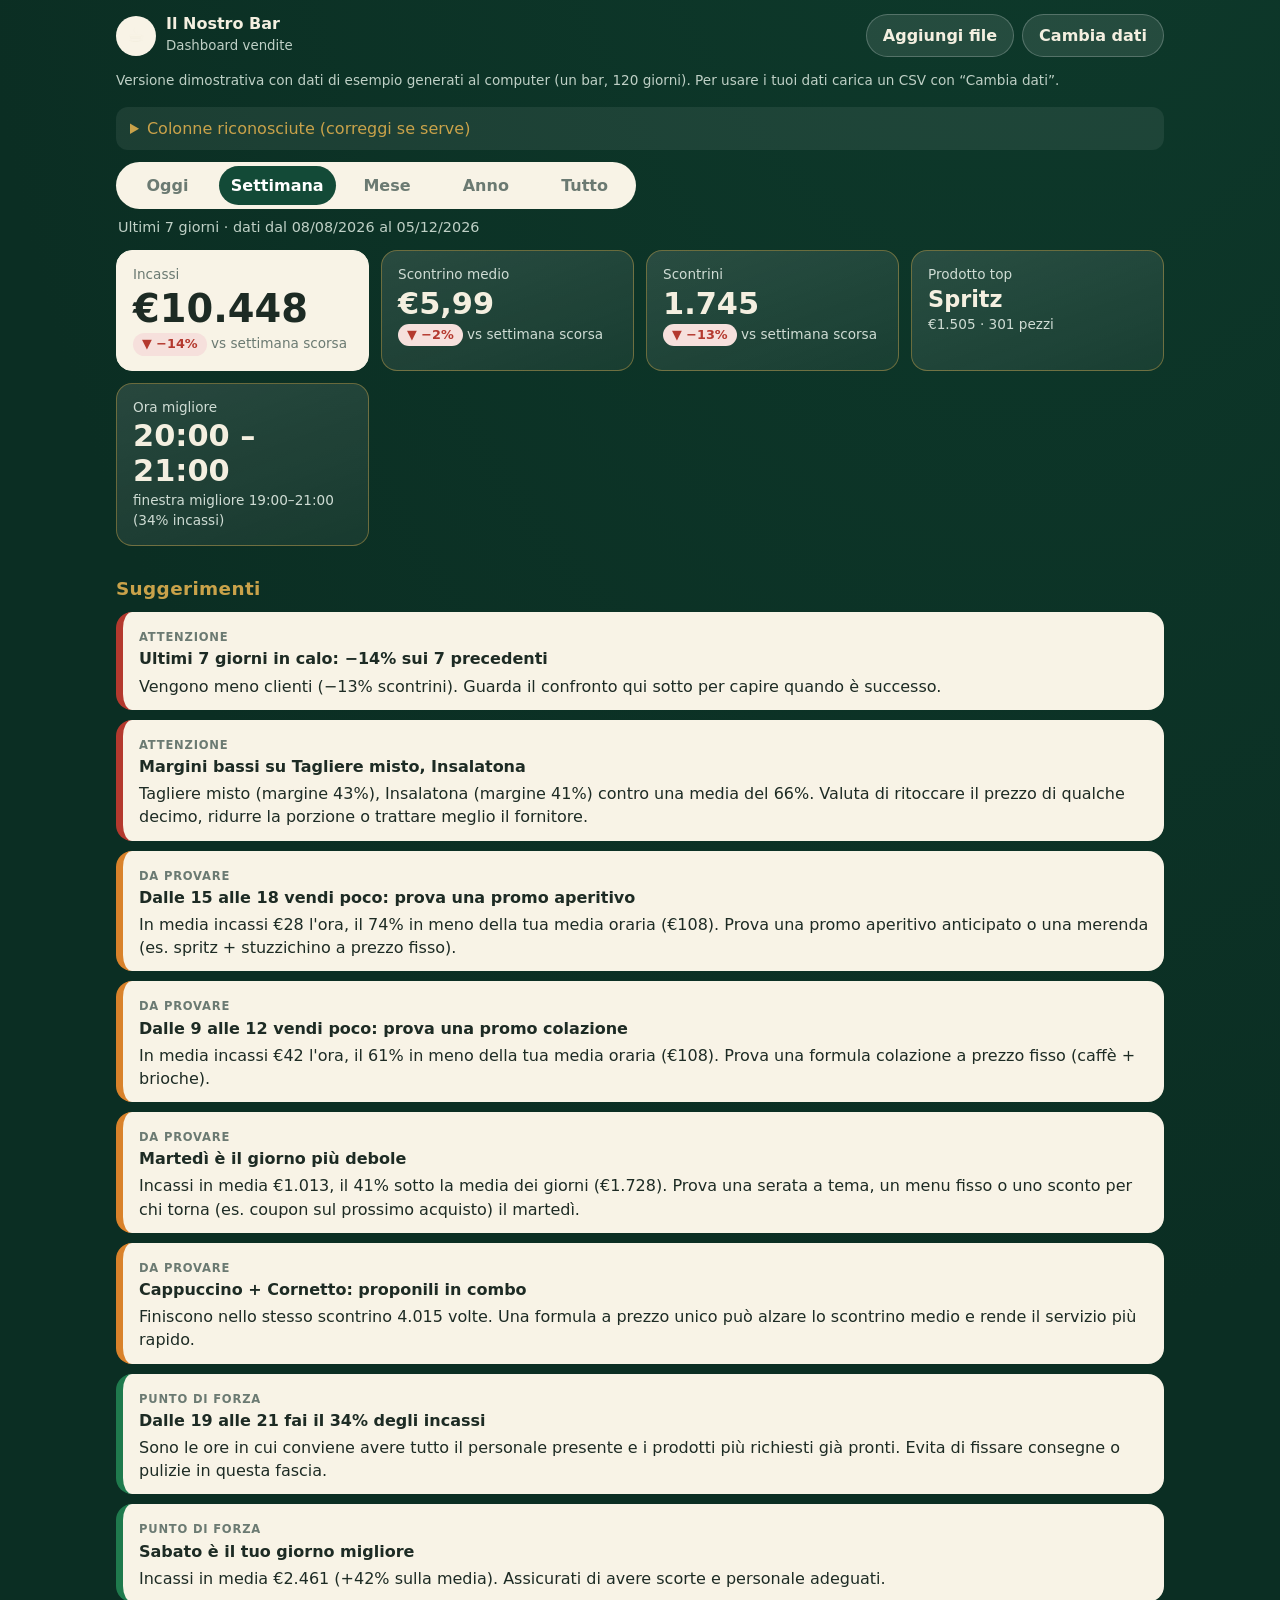
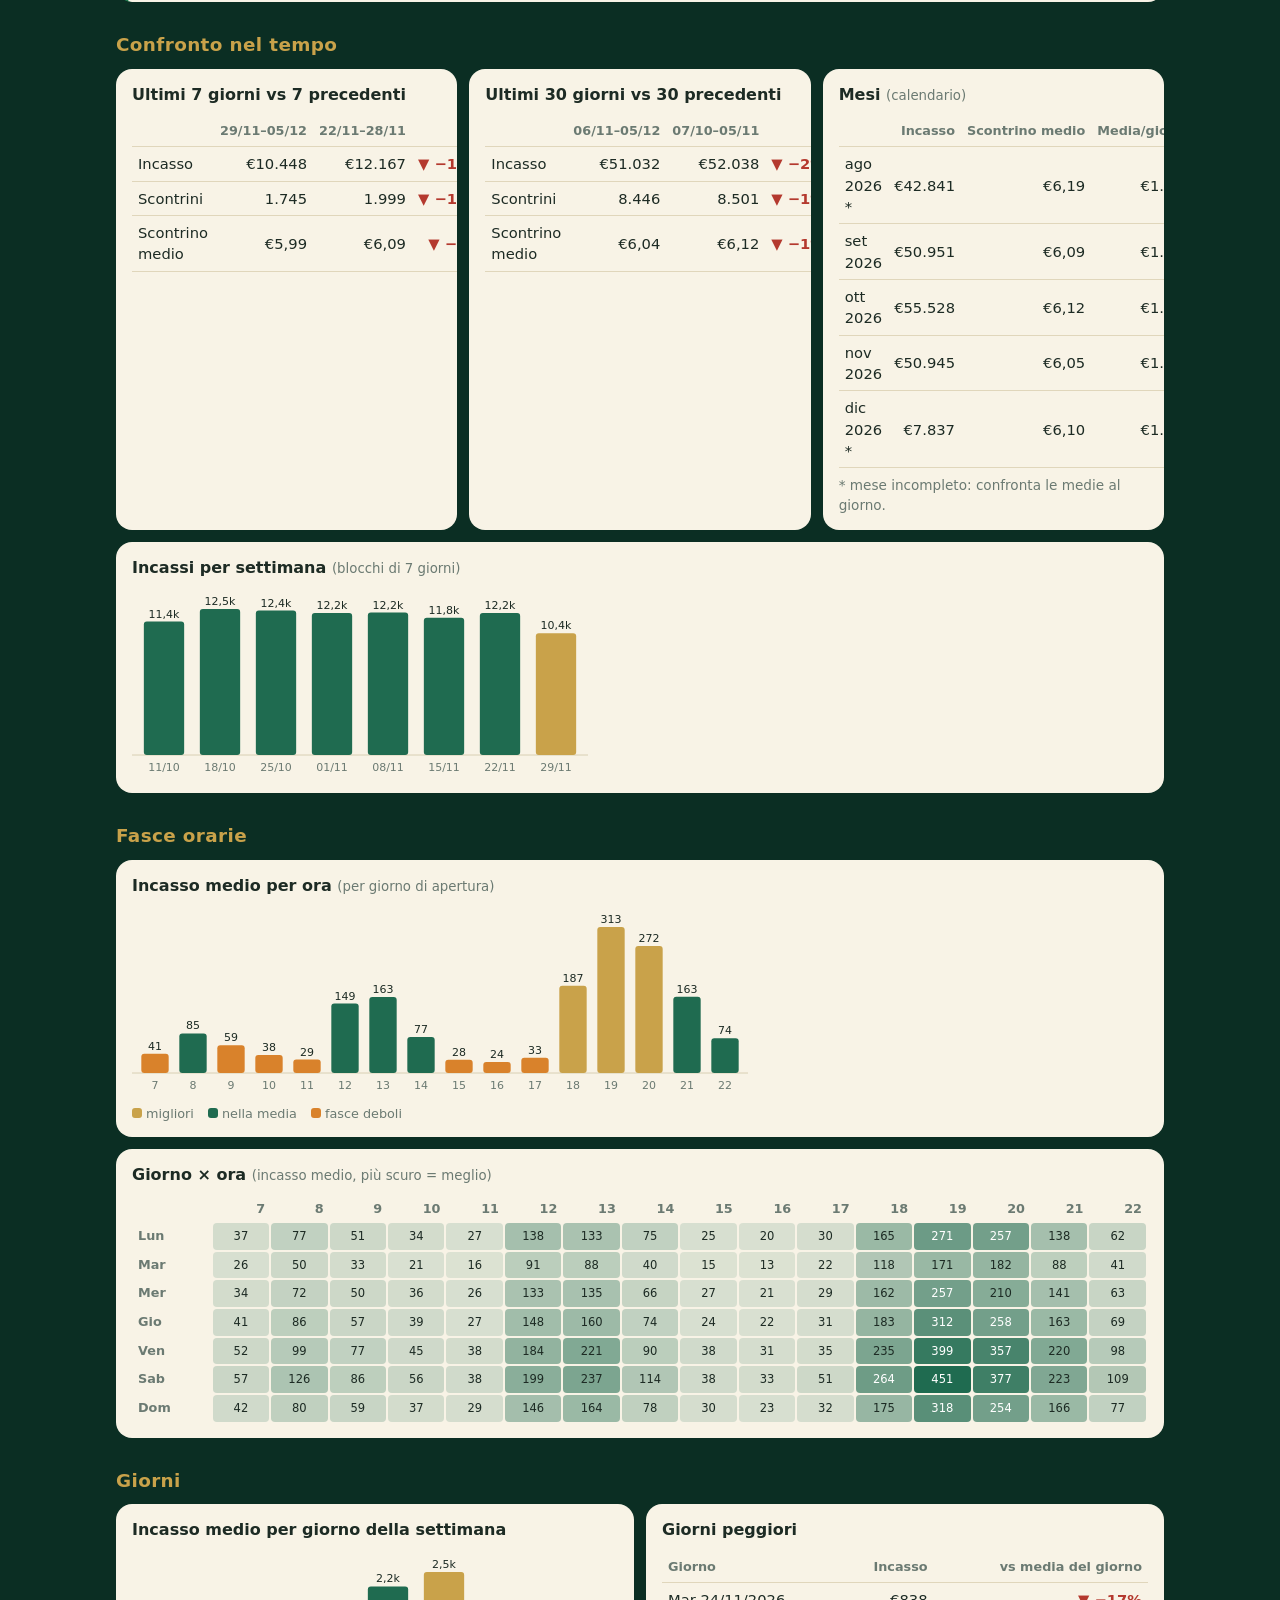
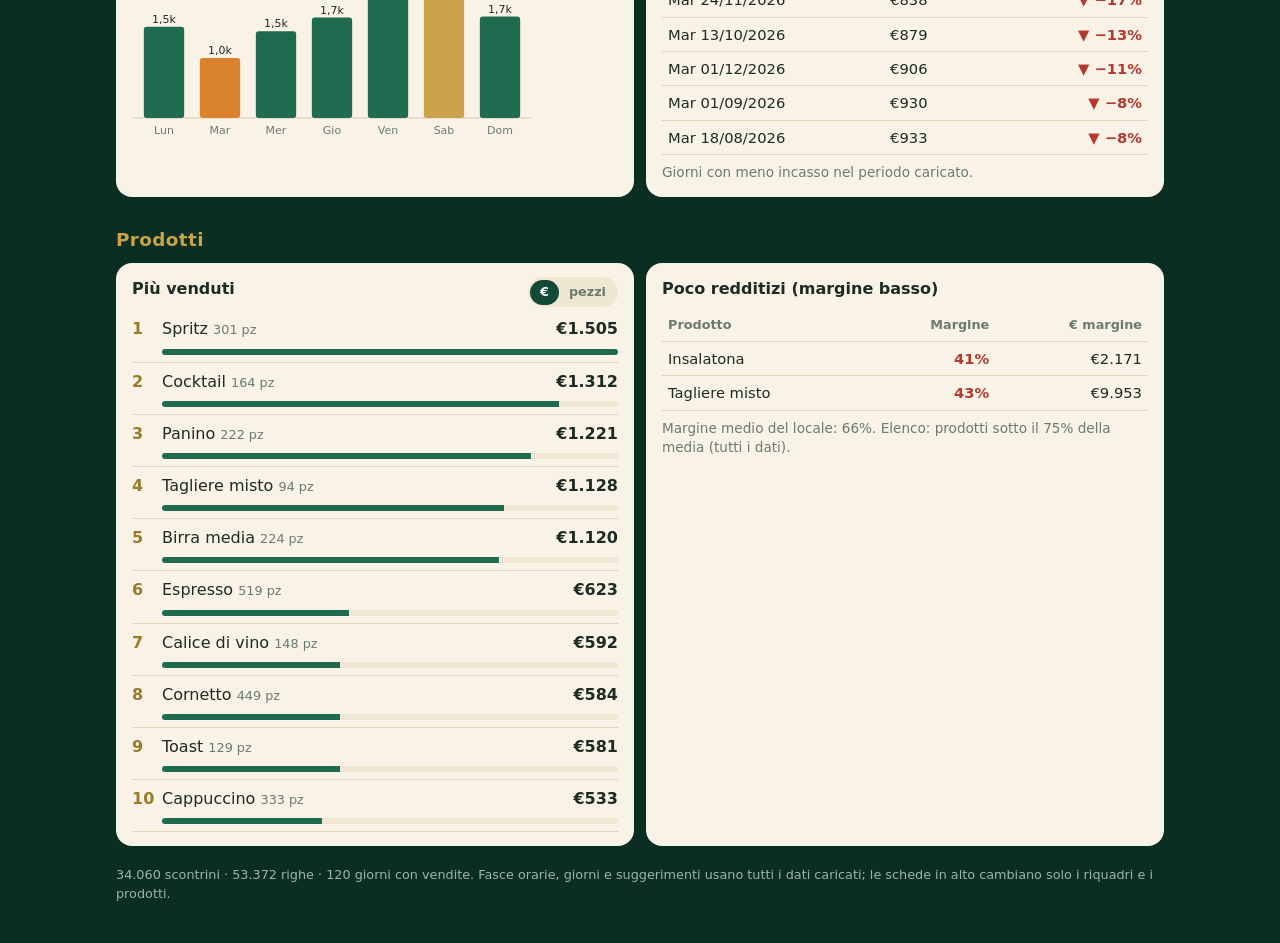
==== commit 05a816ad: "Rivede i testi dell'interfaccia e dei suggerimenti con le regole di copywriting Co-Authored-By: Clau" ====
--- a/site/index.html
+++ b/site/index.html
@@ -1,6 +1,5 @@
 <!doctype html>
-<html lang="it"><head><meta charset="utf-8"><meta name="viewport" content="width=device-width, initial-scale=1">
-<title>Dashboard incassi e prodotti</title>
+<html><head><title>Dashboard incassi e prodotti</title>
 <style>
 :root{color-scheme:dark}
 [hidden]{display:none!important}
@@ -96,9 +95,9 @@
 
 .demo-note{max-width:1080px;margin:0 auto;padding:0 16px 4px;color:#bfd0c6;font-size:.85rem}
 #btn-export,#btn-sample{display:none!important}
-</style></head><body>
-
-<header class="top">
+</style>
+
+</head><body><header class="top">
   <div class="brand"><span class="logo" aria-hidden="true">☕</span>
     <div><strong>Il Nostro Bar</strong><small>Dashboard vendite</small></div></div>
   <div class="actions" id="actions">
@@ -111,12 +110,12 @@
 
 <main>
   <section id="welcome" class="hero" hidden="">
-    <h1>Dashboard<br><span>incassi e prodotti</span></h1>
-    <p>Carica l'export del tuo gestionale/cassa (CSV) e scopri quando, cosa e quanto vendi davvero, con consigli semplici su cosa fare.</p>
+    <h1>Dashboard <span>incassi e prodotti</span></h1>
+    <p>Carica il file CSV esportato dal gestionale o dalla cassa. La dashboard mostra incassi, prodotti più venduti, orari e giorni migliori e indica cosa conviene cambiare.</p>
     <div id="drop" class="drop" tabindex="0">
       <strong>Trascina qui il file CSV</strong>
       <span>oppure</span>
-      <label class="btn gold">Scegli file<input type="file" id="file" accept=".csv,.txt,.tsv" multiple="" hidden=""></label>
+      <label class="btn gold">Scegli un file<input type="file" id="file" accept=".csv,.txt,.tsv" multiple="" hidden=""></label>
       <small>I dati restano sul tuo computer: non vengono inviati da nessuna parte.</small>
     </div>
     <div class="alt">
@@ -133,39 +132,39 @@
   </section>
 
   <div id="msg" class="msg" role="status" hidden=""></div>
-  <details id="mapping" class="mapping"><summary>Colonne riconosciute (correggi se serve)</summary><div class="mf">dati di esempio · 53208 righe</div><div class="mgrid"><label>Data e ora (insieme)<select data-d="0" data-f="datetime"><option value="-1">— nessuna —</option><option value="0">Data</option><option value="1">Ora</option><option value="2">Scontrino</option><option value="3">Prodotto</option><option value="4">Categoria</option><option value="5">Quantità</option><option value="6">Prezzo</option><option value="7">Importo</option><option value="8">Costo</option></select></label><label>Data<select data-d="0" data-f="date"><option value="-1">— nessuna —</option><option value="0" selected="">Data</option><option value="1">Ora</option><option value="2">Scontrino</option><option value="3">Prodotto</option><option value="4">Categoria</option><option value="5">Quantità</option><option value="6">Prezzo</option><option value="7">Importo</option><option value="8">Costo</option></select></label><label>Ora<select data-d="0" data-f="time"><option value="-1">— nessuna —</option><option value="0">Data</option><option value="1" selected="">Ora</option><option value="2">Scontrino</option><option value="3">Prodotto</option><option value="4">Categoria</option><option value="5">Quantità</option><option value="6">Prezzo</option><option value="7">Importo</option><option value="8">Costo</option></select></label><label>N. scontrino<select data-d="0" data-f="receipt"><option value="-1">— nessuna —</option><option value="0">Data</option><option value="1">Ora</option><option value="2" selected="">Scontrino</option><option value="3">Prodotto</option><option value="4">Categoria</option><option value="5">Quantità</option><option value="6">Prezzo</option><option value="7">Importo</option><option value="8">Costo</option></select></label><label>Prodotto<select data-d="0" data-f="product"><option value="-1">— nessuna —</option><option value="0">Data</option><option value="1">Ora</option><option value="2">Scontrino</option><option value="3" selected="">Prodotto</option><option value="4">Categoria</option><option value="5">Quantità</option><option value="6">Prezzo</option><option value="7">Importo</option><option value="8">Costo</option></select></label><label>Quantità<select data-d="0" data-f="qty"><option value="-1">— nessuna —</option><option value="0">Data</option><option value="1">Ora</option><option value="2">Scontrino</option><option value="3">Prodotto</option><option value="4">Categoria</option><option value="5" selected="">Quantità</option><option value="6">Prezzo</option><option value="7">Importo</option><option value="8">Costo</option></select></label><label>Prezzo unitario<select data-d="0" data-f="price"><option value="-1">— nessuna —</option><option value="0">Data</option><option value="1">Ora</option><option value="2">Scontrino</option><option value="3">Prodotto</option><option value="4">Categoria</option><option value="5">Quantità</option><option value="6" selected="">Prezzo</option><option value="7">Importo</option><option value="8">Costo</option></select></label><label>Importo riga<select data-d="0" data-f="total"><option value="-1">— nessuna —</option><option value="0">Data</option><option value="1">Ora</option><option value="2">Scontrino</option><option value="3">Prodotto</option><option value="4">Categoria</option><option value="5">Quantità</option><option value="6">Prezzo</option><option value="7" selected="">Importo</option><option value="8">Costo</option></select></label><label>Costo unitario<select data-d="0" data-f="cost"><option value="-1">— nessuna —</option><option value="0">Data</option><option value="1">Ora</option><option value="2">Scontrino</option><option value="3">Prodotto</option><option value="4">Categoria</option><option value="5">Quantità</option><option value="6">Prezzo</option><option value="7">Importo</option><option value="8" selected="">Costo</option></select></label><label>Categoria<select data-d="0" data-f="category"><option value="-1">— nessuna —</option><option value="0">Data</option><option value="1">Ora</option><option value="2">Scontrino</option><option value="3">Prodotto</option><option value="4" selected="">Categoria</option><option value="5">Quantità</option><option value="6">Prezzo</option><option value="7">Importo</option><option value="8">Costo</option></select></label></div></details>
+  <details id="mapping" class="mapping"><summary>Colonne riconosciute (correggi se serve)</summary><div class="mf">dati di esempio · 52780 righe</div><div class="mgrid"><label>Data e ora (insieme)<select data-d="0" data-f="datetime"><option value="-1">— nessuna —</option><option value="0">Data</option><option value="1">Ora</option><option value="2">Scontrino</option><option value="3">Prodotto</option><option value="4">Categoria</option><option value="5">Quantità</option><option value="6">Prezzo</option><option value="7">Importo</option><option value="8">Costo</option></select></label><label>Data<select data-d="0" data-f="date"><option value="-1">— nessuna —</option><option value="0" selected="">Data</option><option value="1">Ora</option><option value="2">Scontrino</option><option value="3">Prodotto</option><option value="4">Categoria</option><option value="5">Quantità</option><option value="6">Prezzo</option><option value="7">Importo</option><option value="8">Costo</option></select></label><label>Ora<select data-d="0" data-f="time"><option value="-1">— nessuna —</option><option value="0">Data</option><option value="1" selected="">Ora</option><option value="2">Scontrino</option><option value="3">Prodotto</option><option value="4">Categoria</option><option value="5">Quantità</option><option value="6">Prezzo</option><option value="7">Importo</option><option value="8">Costo</option></select></label><label>N. scontrino<select data-d="0" data-f="receipt"><option value="-1">— nessuna —</option><option value="0">Data</option><option value="1">Ora</option><option value="2" selected="">Scontrino</option><option value="3">Prodotto</option><option value="4">Categoria</option><option value="5">Quantità</option><option value="6">Prezzo</option><option value="7">Importo</option><option value="8">Costo</option></select></label><label>Prodotto<select data-d="0" data-f="product"><option value="-1">— nessuna —</option><option value="0">Data</option><option value="1">Ora</option><option value="2">Scontrino</option><option value="3" selected="">Prodotto</option><option value="4">Categoria</option><option value="5">Quantità</option><option value="6">Prezzo</option><option value="7">Importo</option><option value="8">Costo</option></select></label><label>Quantità<select data-d="0" data-f="qty"><option value="-1">— nessuna —</option><option value="0">Data</option><option value="1">Ora</option><option value="2">Scontrino</option><option value="3">Prodotto</option><option value="4">Categoria</option><option value="5" selected="">Quantità</option><option value="6">Prezzo</option><option value="7">Importo</option><option value="8">Costo</option></select></label><label>Prezzo unitario<select data-d="0" data-f="price"><option value="-1">— nessuna —</option><option value="0">Data</option><option value="1">Ora</option><option value="2">Scontrino</option><option value="3">Prodotto</option><option value="4">Categoria</option><option value="5">Quantità</option><option value="6" selected="">Prezzo</option><option value="7">Importo</option><option value="8">Costo</option></select></label><label>Importo riga<select data-d="0" data-f="total"><option value="-1">— nessuna —</option><option value="0">Data</option><option value="1">Ora</option><option value="2">Scontrino</option><option value="3">Prodotto</option><option value="4">Categoria</option><option value="5">Quantità</option><option value="6">Prezzo</option><option value="7" selected="">Importo</option><option value="8">Costo</option></select></label><label>Costo unitario<select data-d="0" data-f="cost"><option value="-1">— nessuna —</option><option value="0">Data</option><option value="1">Ora</option><option value="2">Scontrino</option><option value="3">Prodotto</option><option value="4">Categoria</option><option value="5">Quantità</option><option value="6">Prezzo</option><option value="7">Importo</option><option value="8" selected="">Costo</option></select></label><label>Categoria<select data-d="0" data-f="category"><option value="-1">— nessuna —</option><option value="0">Data</option><option value="1">Ora</option><option value="2">Scontrino</option><option value="3">Prodotto</option><option value="4" selected="">Categoria</option><option value="5">Quantità</option><option value="6">Prezzo</option><option value="7">Importo</option><option value="8">Costo</option></select></label></div></details>
 
   <div id="dash">
     <nav class="tabs" id="tabs" aria-label="Periodo">
       <button data-p="1">Oggi</button><button data-p="7" class="on">Settimana</button><button data-p="30">Mese</button><button data-p="365">Anno</button><button data-p="0">Tutto</button>
     </nav>
-    <p class="range" id="range">Ultimi 7 giorni · dati dal 09/06/2026 al 06/10/2026</p>
-    <section class="kpis" id="kpis"><div class="kpi main"><div class="l">Incassi</div><div class="v">€10.863</div><div class="s"><span class="pill neg">▼ −9%</span> <span>vs settimana scorsa</span></div></div><div class="kpi"><div class="l">Scontrino medio</div><div class="v">€6,15</div><div class="s"><span class="pill ">▲ +3%</span> <span>vs settimana scorsa</span></div></div><div class="kpi"><div class="l">Scontrini</div><div class="v">1.767</div><div class="s"><span class="pill neg">▼ −11%</span> <span>vs settimana scorsa</span></div></div><div class="kpi"><div class="l">Prodotto top</div><div class="v" style="font-size:1.4rem">Spritz</div><div class="s">€1.510 · 302 pezzi</div></div><div class="kpi"><div class="l">Ora migliore</div><div class="v">19:00 – 20:00</div><div class="s">finestra d'oro 19:00–21:00 (33% incassi)</div></div></section>
+    <p class="range" id="range">Ultimi 7 giorni · dati dal 10/06/2026 al 07/10/2026</p>
+    <section class="kpis" id="kpis"><div class="kpi main"><div class="l">Incassi</div><div class="v">€10.354</div><div class="s"><span class="pill neg">▼ −12%</span> <span>vs settimana scorsa</span></div></div><div class="kpi"><div class="l">Scontrino medio</div><div class="v">€6,10</div><div class="s"><span class="pill ">▲ +2%</span> <span>vs settimana scorsa</span></div></div><div class="kpi"><div class="l">Scontrini</div><div class="v">1.698</div><div class="s"><span class="pill neg">▼ −13%</span> <span>vs settimana scorsa</span></div></div><div class="kpi"><div class="l">Prodotto top</div><div class="v" style="font-size:1.4rem">Spritz</div><div class="s">€1.440 · 288 pezzi</div></div><div class="kpi"><div class="l">Ora migliore</div><div class="v">19:00 – 20:00</div><div class="s">finestra migliore 19:00–21:00 (32% incassi)</div></div></section>
 
     <h2>Suggerimenti</h2>
-    <section class="sugg" id="sugg"><div class="s-card warn"><span class="tag">Attenzione</span><b>Margini bassi su Tagliere misto, Insalatona</b><p>Tagliere misto (margine 43%), Insalatona (margine 41%) contro una media del 66%. Valuta di ritoccare il prezzo di qualche decimo, ridurre la porzione o trattare meglio il fornitore.</p></div><div class="s-card tip"><span class="tag">Da provare</span><b>Dalle 15 alle 18 vendi poco: prova una promo aperitivo</b><p>In media incassi €29 l'ora, il 73% in meno della tua media oraria (€107). Prova una promo aperitivo anticipato o una merenda (es. spritz + stuzzichino a prezzo fisso).</p></div><div class="s-card tip"><span class="tag">Da provare</span><b>Dalle 9 alle 12 vendi poco: prova una promo colazione</b><p>In media incassi €43 l'ora, il 60% in meno della tua media oraria (€107). Prova una formula colazione a prezzo fisso (caffè + brioche).</p></div><div class="s-card tip"><span class="tag">Da provare</span><b>Martedì è il giorno più debole</b><p>Incassi in media €1.025, il 40% sotto la media dei giorni (€1.717). Prova una serata a tema, un menu fisso o uno sconto per chi torna (es. coupon sul prossimo acquisto) il martedì.</p></div><div class="s-card tip"><span class="tag">Da provare</span><b>Cappuccino + Cornetto: proponili in combo</b><p>Finiscono nello stesso scontrino 4.119 volte. Una formula a prezzo unico alza lo scontrino medio e semplifica il servizio.</p></div><div class="s-card good"><span class="tag">Punto di forza</span><b>Dalle 19 alle 21 fai il 33% degli incassi</b><p>È la tua finestra d'oro: tieni il personale al completo, prepara in anticipo i prodotti più richiesti ed evita di programmare consegne o pulizie in quelle ore.</p></div><div class="s-card good"><span class="tag">Punto di forza</span><b>Sabato è il tuo giorno migliore</b><p>Incassi in media €2.452 (+43% sulla media). Assicurati di avere scorte e personale adeguati.</p></div></section>
+    <section class="sugg" id="sugg"><div class="s-card warn"><span class="tag">Attenzione</span><b>Ultimi 7 giorni in calo: −12% sui 7 precedenti</b><p>Vengono meno clienti (−13% scontrini). Guarda il confronto qui sotto per capire quando è successo.</p></div><div class="s-card warn"><span class="tag">Attenzione</span><b>Margini bassi su Tagliere misto, Insalatona</b><p>Tagliere misto (margine 43%), Insalatona (margine 41%) contro una media del 66%. Valuta di ritoccare il prezzo di qualche decimo, ridurre la porzione o trattare meglio il fornitore.</p></div><div class="s-card tip"><span class="tag">Da provare</span><b>Dalle 15 alle 18 vendi poco: prova una promo aperitivo</b><p>In media incassi €29 l'ora, il 73% in meno della tua media oraria (€107). Prova una promo aperitivo anticipato o una merenda (es. spritz + stuzzichino a prezzo fisso).</p></div><div class="s-card tip"><span class="tag">Da provare</span><b>Dalle 9 alle 12 vendi poco: prova una promo colazione</b><p>In media incassi €41 l'ora, il 61% in meno della tua media oraria (€107). Prova una formula colazione a prezzo fisso (caffè + brioche).</p></div><div class="s-card tip"><span class="tag">Da provare</span><b>Martedì è il giorno più debole</b><p>Incassi in media €991, il 42% sotto la media dei giorni (€1.707). Prova una serata a tema, un menu fisso o uno sconto per chi torna (es. coupon sul prossimo acquisto) il martedì.</p></div><div class="s-card tip"><span class="tag">Da provare</span><b>Cappuccino + Cornetto: proponili in combo</b><p>Finiscono nello stesso scontrino 3.979 volte. Una formula a prezzo unico può alzare lo scontrino medio e rende il servizio più rapido.</p></div><div class="s-card good"><span class="tag">Punto di forza</span><b>Dalle 19 alle 21 fai il 33% degli incassi</b><p>Sono le ore in cui conviene avere tutto il personale presente e i prodotti più richiesti già pronti. Evita di fissare consegne o pulizie in questa fascia.</p></div><div class="s-card good"><span class="tag">Punto di forza</span><b>Sabato è il tuo giorno migliore</b><p>Incassi in media €2.422 (+42% sulla media). Assicurati di avere scorte e personale adeguati.</p></div></section>
 
     <h2>Confronto nel tempo</h2>
-    <section class="grid2" id="compare"><article class="card"><h3>Ultimi 7 giorni vs 7 precedenti</h3><table><tbody><tr><th></th><th>30/09–06/10</th><th>23/09–29/09</th><th>Δ</th></tr><tr><td>Incasso</td><td>€10.863</td><td>€11.892</td><td class="down">▼ −9%</td></tr><tr><td>Scontrini</td><td>1.767</td><td>1.989</td><td class="down">▼ −11%</td></tr><tr><td>Scontrino medio</td><td>€6,15</td><td>€5,98</td><td class="up">▲ +3%</td></tr></tbody></table></article><article class="card"><h3>Ultimi 30 giorni vs 30 precedenti</h3><table><tbody><tr><th></th><th>07/09–06/10</th><th>08/08–06/09</th><th>Δ</th></tr><tr><td>Incasso</td><td>€48.928</td><td>€53.846</td><td class="down">▼ −9%</td></tr><tr><td>Scontrini</td><td>8.157</td><td>8.811</td><td class="down">▼ −7%</td></tr><tr><td>Scontrino medio</td><td>€6,00</td><td>€6,11</td><td class="down">▼ −2%</td></tr></tbody></table></article><article class="card"><h3>Mesi <small>(calendario)</small></h3><table><tbody><tr><th></th><th>Incasso</th><th>Scontrino medio</th><th>Media/giorno</th></tr><tr><td>giu 2026 *</td><td>€37.528</td><td>€6,17</td><td>€1.706</td></tr><tr><td>lug 2026</td><td>€53.073</td><td>€6,04</td><td>€1.712</td></tr><tr><td>ago 2026</td><td>€54.824</td><td>€6,12</td><td>€1.769</td></tr><tr><td>set 2026</td><td>€50.373</td><td>€5,99</td><td>€1.679</td></tr><tr><td>ott 2026 *</td><td>€9.609</td><td>€6,20</td><td>€1.601</td></tr></tbody></table><p class="note">* mese incompleto: confronta le medie al giorno.</p></article></section>
-    <article class="card"><h3>Incassi per settimana <small>(blocchi di 7 giorni)</small></h3><div class="chart" id="ch-weeks"><svg viewBox="0 0 456 190" width="456" role="img" aria-label="Incassi per settimana"><line x1="0" x2="456" y1="166" y2="166" stroke="#d8cfb3"></line><rect class="bar " x="11.84" y="27.002455768702674" width="40.32" height="138.99754423129733" rx="3"><title>12/08–18/08: €12.134</title></rect><text class="mut" x="32" y="182" text-anchor="middle">12/08</text><text x="32" y="23.002455768702674" text-anchor="middle">12,1k</text><rect class="bar " x="67.84" y="20" width="40.32" height="146" rx="3"><title>19/08–25/08: €12.746</title></rect><text class="mut" x="88" y="182" text-anchor="middle">19/08</text><text x="88" y="16" text-anchor="middle">12,7k</text><rect class="bar " x="123.84" y="21.656396375191235" width="40.32" height="144.34360362480876" rx="3"><title>26/08–01/09: €12.601</title></rect><text class="mut" x="144" y="182" text-anchor="middle">26/08</text><text x="144" y="17.656396375191235" text-anchor="middle">12,6k</text><rect class="bar " x="179.84" y="24.63355694166566" width="40.32" height="141.36644305833434" rx="3"><title>02/09–08/09: €12.341</title></rect><text class="mut" x="200" y="182" text-anchor="middle">02/09</text><text x="200" y="20.63355694166566" text-anchor="middle">12,3k</text><rect class="bar " x="235.84" y="29.532870424855815" width="40.32" height="136.46712957514418" rx="3"><title>09/09–15/09: €11.913</title></rect><text class="mut" x="256" y="182" text-anchor="middle">09/09</text><text x="256" y="25.532870424855815" text-anchor="middle">11,9k</text><rect class="bar " x="291.84" y="30.21329881134514" width="40.32" height="135.78670118865486" rx="3"><title>16/09–22/09: €11.854</title></rect><text class="mut" x="312" y="182" text-anchor="middle">16/09</text><text x="312" y="26.21329881134514" text-anchor="middle">11,9k</text><rect class="bar " x="347.84" y="29.77228041269464" width="40.32" height="136.22771958730536" rx="3"><title>23/09–29/09: €11.892</title></rect><text class="mut" x="368" y="182" text-anchor="middle">23/09</text><text x="368" y="25.77228041269464" text-anchor="middle">11,9k</text><rect class="bar gold" x="403.84" y="41.56980895217917" width="40.32" height="124.43019104782083" rx="3"><title>30/09–06/10: €10.863</title></rect><text class="mut" x="424" y="182" text-anchor="middle">30/09</text><text x="424" y="37.56980895217917" text-anchor="middle">10,9k</text></svg></div></article>
+    <section class="grid2" id="compare"><article class="card"><h3>Ultimi 7 giorni vs 7 precedenti</h3><table><tbody><tr><th></th><th>01/10–07/10</th><th>24/09–30/09</th><th>Δ</th></tr><tr><td>Incasso</td><td>€10.354</td><td>€11.727</td><td class="down">▼ −12%</td></tr><tr><td>Scontrini</td><td>1.698</td><td>1.960</td><td class="down">▼ −13%</td></tr><tr><td>Scontrino medio</td><td>€6,10</td><td>€5,98</td><td class="up">▲ +2%</td></tr></tbody></table></article><article class="card"><h3>Ultimi 30 giorni vs 30 precedenti</h3><table><tbody><tr><th></th><th>08/09–07/10</th><th>09/08–07/09</th><th>Δ</th></tr><tr><td>Incasso</td><td>€48.542</td><td>€51.342</td><td class="down">▼ −5%</td></tr><tr><td>Scontrini</td><td>8.055</td><td>8.403</td><td class="down">▼ −4%</td></tr><tr><td>Scontrino medio</td><td>€6,03</td><td>€6,11</td><td class="down">▼ −1%</td></tr></tbody></table></article><article class="card"><h3>Mesi <small>(calendario)</small></h3><table><tbody><tr><th></th><th>Incasso</th><th>Scontrino medio</th><th>Media/giorno</th></tr><tr><td>giu 2026 *</td><td>€36.044</td><td>€6,06</td><td>€1.716</td></tr><tr><td>lug 2026</td><td>€54.301</td><td>€6,14</td><td>€1.752</td></tr><tr><td>ago 2026</td><td>€53.673</td><td>€6,12</td><td>€1.731</td></tr><tr><td>set 2026</td><td>€50.275</td><td>€6,04</td><td>€1.676</td></tr><tr><td>ott 2026 *</td><td>€10.354</td><td>€6,10</td><td>€1.479</td></tr></tbody></table><p class="note">* mese incompleto: confronta le medie al giorno.</p></article></section>
+    <article class="card"><h3>Incassi per settimana <small>(blocchi di 7 giorni)</small></h3><div class="chart" id="ch-weeks"><svg viewBox="0 0 456 190" width="456" role="img" aria-label="Incassi per settimana"><line x1="0" x2="456" y1="166" y2="166" stroke="#d8cfb3"></line><rect class="bar " x="11.84" y="24.408683992902525" width="40.32" height="141.59131600709748" rx="3"><title>13/08–19/08: €12.079</title></rect><text class="mut" x="32" y="182" text-anchor="middle">13/08</text><text x="32" y="20.408683992902525" text-anchor="middle">12,1k</text><rect class="bar " x="67.84" y="23.558831322109" width="40.32" height="142.441168677891" rx="3"><title>20/08–26/08: €12.152</title></rect><text class="mut" x="88" y="182" text-anchor="middle">20/08</text><text x="88" y="19.558831322109" text-anchor="middle">12,2k</text><rect class="bar " x="123.84" y="26.16348323176851" width="40.32" height="139.8365167682315" rx="3"><title>27/08–02/09: €11.929</title></rect><text class="mut" x="144" y="182" text-anchor="middle">27/08</text><text x="144" y="22.16348323176851" text-anchor="middle">11,9k</text><rect class="bar " x="179.84" y="25.531661728930317" width="40.32" height="140.46833827106968" rx="3"><title>03/09–09/09: €11.983</title></rect><text class="mut" x="200" y="182" text-anchor="middle">03/09</text><text x="200" y="21.531661728930317" text-anchor="middle">12,0k</text><rect class="bar " x="235.84" y="20" width="40.32" height="146" rx="3"><title>10/09–16/09: €12.455</title></rect><text class="mut" x="256" y="182" text-anchor="middle">10/09</text><text x="256" y="16" text-anchor="middle">12,5k</text><rect class="bar " x="291.84" y="29.143242527157554" width="40.32" height="136.85675747284245" rx="3"><title>17/09–23/09: €11.675</title></rect><text class="mut" x="312" y="182" text-anchor="middle">17/09</text><text x="312" y="25.143242527157554" text-anchor="middle">11,7k</text><rect class="bar " x="347.84" y="28.54072628882946" width="40.32" height="137.45927371117054" rx="3"><title>24/09–30/09: €11.727</title></rect><text class="mut" x="368" y="182" text-anchor="middle">24/09</text><text x="368" y="24.54072628882946" text-anchor="middle">11,7k</text><rect class="bar gold" x="403.84" y="44.62579987314433" width="40.32" height="121.37420012685567" rx="3"><title>01/10–07/10: €10.354</title></rect><text class="mut" x="424" y="182" text-anchor="middle">01/10</text><text x="424" y="40.62579987314433" text-anchor="middle">10,4k</text></svg></div></article>
 
     <h2>Fasce orarie</h2>
-    <article class="card"><h3>Incasso medio per ora <small>(per giorno di apertura)</small></h3><div class="chart" id="ch-hours"><svg viewBox="0 0 616 190" width="616" role="img" aria-label="Incasso medio per ora"><line x1="0" x2="616" y1="166" y2="166" stroke="#d8cfb3"></line><rect class="bar warn" x="9.32" y="145.2847440605268" width="27.36" height="20.715255939473185" rx="3"><title>7:00–8:00 · media €42 · 2,5% degli incassi</title></rect><text class="mut" x="23" y="182" text-anchor="middle">7</text><text x="23" y="141.2847440605268" text-anchor="middle">42</text><rect class="bar " x="47.32" y="124.69317840722007" width="27.36" height="41.306821592779926" rx="3"><title>8:00–9:00 · media €84 · 4,9% degli incassi</title></rect><text class="mut" x="61" y="182" text-anchor="middle">8</text><text x="61" y="120.69317840722007" text-anchor="middle">84</text><rect class="bar warn" x="85.32" y="135.73396994425943" width="27.36" height="30.266030055740565" rx="3"><title>9:00–10:00 · media €62 · 3,6% degli incassi</title></rect><text class="mut" x="99" y="182" text-anchor="middle">9</text><text x="99" y="131.73396994425943" text-anchor="middle">62</text><rect class="bar warn" x="123.32" y="147.06842351832276" width="27.36" height="18.93157648167725" rx="3"><title>10:00–11:00 · media €39 · 2,3% degli incassi</title></rect><text class="mut" x="137" y="182" text-anchor="middle">10</text><text x="137" y="143.06842351832276" text-anchor="middle">39</text><rect class="bar warn" x="161.32" y="151.8497493484744" width="27.36" height="14.150250651525592" rx="3"><title>11:00–12:00 · media €29 · 1,7% degli incassi</title></rect><text class="mut" x="175" y="182" text-anchor="middle">11</text><text x="175" y="147.8497493484744" text-anchor="middle">29</text><rect class="bar " x="199.32" y="91.02075063609608" width="27.36" height="74.97924936390392" rx="3"><title>12:00–13:00 · media €153 · 8,9% degli incassi</title></rect><text class="mut" x="213" y="182" text-anchor="middle">12</text><text x="213" y="87.02075063609608" text-anchor="middle">153</text><rect class="bar " x="237.32" y="84.65520617385363" width="27.36" height="81.34479382614637" rx="3"><title>13:00–14:00 · media €166 · 9,7% degli incassi</title></rect><text class="mut" x="251" y="182" text-anchor="middle">13</text><text x="251" y="80.65520617385363" text-anchor="middle">166</text><rect class="bar " x="275.32" y="129.06124761902117" width="27.36" height="36.93875238097884" rx="3"><title>14:00–15:00 · media €75 · 4,4% degli incassi</title></rect><text class="mut" x="289" y="182" text-anchor="middle">14</text><text x="289" y="125.06124761902117" text-anchor="middle">75</text><rect class="bar warn" x="313.32" y="151.8501589189584" width="27.36" height="14.149841081041597" rx="3"><title>15:00–16:00 · media €29 · 1,7% degli incassi</title></rect><text class="mut" x="327" y="182" text-anchor="middle">15</text><text x="327" y="147.8501589189584" text-anchor="middle">29</text><rect class="bar warn" x="351.32" y="154.61926496124514" width="27.36" height="11.38073503875487" rx="3"><title>16:00–17:00 · media €23 · 1,4% degli incassi</title></rect><text class="mut" x="365" y="182" text-anchor="middle">16</text><text x="365" y="150.61926496124514" text-anchor="middle">23</text><rect class="bar warn" x="389.32" y="149.14085016733486" width="27.36" height="16.85914983266514" rx="3"><title>17:00–18:00 · media €34 · 2,0% degli incassi</title></rect><text class="mut" x="403" y="182" text-anchor="middle">17</text><text x="403" y="145.14085016733486" text-anchor="middle">34</text><rect class="bar gold" x="427.32" y="78.00460065475161" width="27.36" height="87.99539934524839" rx="3"><title>18:00–19:00 · media €179 · 10,5% degli incassi</title></rect><text class="mut" x="441" y="182" text-anchor="middle">18</text><text x="441" y="74.00460065475161" text-anchor="middle">179</text><rect class="bar gold" x="465.32" y="20" width="27.36" height="146" rx="3"><title>19:00–20:00 · media €297 · 17,4% degli incassi</title></rect><text class="mut" x="479" y="182" text-anchor="middle">19</text><text x="479" y="16" text-anchor="middle">297</text><rect class="bar gold" x="503.32" y="32.85600792210269" width="27.36" height="133.1439920778973" rx="3"><title>20:00–21:00 · media €271 · 15,8% degli incassi</title></rect><text class="mut" x="517" y="182" text-anchor="middle">20</text><text x="517" y="28.85600792210269" text-anchor="middle">271</text><rect class="bar " x="541.32" y="86.8808121838803" width="27.36" height="79.1191878161197" rx="3"><title>21:00–22:00 · media €161 · 9,4% degli incassi</title></rect><text class="mut" x="555" y="182" text-anchor="middle">21</text><text x="555" y="82.8808121838803" text-anchor="middle">161</text><rect class="bar " x="579.32" y="131.99663927780958" width="27.36" height="34.00336072219043" rx="3"><title>22:00–23:00 · media €69 · 4,0% degli incassi</title></rect><text class="mut" x="593" y="182" text-anchor="middle">22</text><text x="593" y="127.99663927780958" text-anchor="middle">69</text></svg></div>
+    <article class="card"><h3>Incasso medio per ora <small>(per giorno di apertura)</small></h3><div class="chart" id="ch-hours"><svg viewBox="0 0 616 190" width="616" role="img" aria-label="Incasso medio per ora"><line x1="0" x2="616" y1="166" y2="166" stroke="#d8cfb3"></line><rect class="bar warn" x="9.32" y="145.49279827783133" width="27.36" height="20.50720172216867" rx="3"><title>7:00–8:00 · media €43 · 2,5% degli incassi</title></rect><text class="mut" x="23" y="182" text-anchor="middle">7</text><text x="23" y="141.49279827783133" text-anchor="middle">43</text><rect class="bar " x="47.32" y="126.3735364440831" width="27.36" height="39.6264635559169" rx="3"><title>8:00–9:00 · media €83 · 4,8% degli incassi</title></rect><text class="mut" x="61" y="182" text-anchor="middle">8</text><text x="61" y="122.3735364440831" text-anchor="middle">83</text><rect class="bar warn" x="85.32" y="138.03726983657498" width="27.36" height="27.96273016342501" rx="3"><title>9:00–10:00 · media €58 · 3,4% degli incassi</title></rect><text class="mut" x="99" y="182" text-anchor="middle">9</text><text x="99" y="134.03726983657498" text-anchor="middle">58</text><rect class="bar warn" x="123.32" y="147.30339805160494" width="27.36" height="18.696601948395063" rx="3"><title>10:00–11:00 · media €39 · 2,3% degli incassi</title></rect><text class="mut" x="137" y="182" text-anchor="middle">10</text><text x="137" y="143.30339805160494" text-anchor="middle">39</text><rect class="bar warn" x="161.32" y="152.9419288400284" width="27.36" height="13.058071159971599" rx="3"><title>11:00–12:00 · media €27 · 1,6% degli incassi</title></rect><text class="mut" x="175" y="182" text-anchor="middle">11</text><text x="175" y="148.9419288400284" text-anchor="middle">27</text><rect class="bar " x="199.32" y="93.58200706067244" width="27.36" height="72.41799293932756" rx="3"><title>12:00–13:00 · media €151 · 8,8% degli incassi</title></rect><text class="mut" x="213" y="182" text-anchor="middle">12</text><text x="213" y="89.58200706067244" text-anchor="middle">151</text><rect class="bar " x="237.32" y="89.31982000487454" width="27.36" height="76.68017999512546" rx="3"><title>13:00–14:00 · media €160 · 9,4% degli incassi</title></rect><text class="mut" x="251" y="182" text-anchor="middle">13</text><text x="251" y="85.31982000487454" text-anchor="middle">160</text><rect class="bar " x="275.32" y="130.87244502507406" width="27.36" height="35.12755497492596" rx="3"><title>14:00–15:00 · media €73 · 4,3% degli incassi</title></rect><text class="mut" x="289" y="182" text-anchor="middle">14</text><text x="289" y="126.87244502507406" text-anchor="middle">73</text><rect class="bar warn" x="313.32" y="151.83509576277456" width="27.36" height="14.164904237225443" rx="3"><title>15:00–16:00 · media €30 · 1,7% degli incassi</title></rect><text class="mut" x="327" y="182" text-anchor="middle">15</text><text x="327" y="147.83509576277456" text-anchor="middle">30</text><rect class="bar warn" x="351.32" y="155.24596503624826" width="27.36" height="10.75403496375173" rx="3"><title>16:00–17:00 · media €22 · 1,3% degli incassi</title></rect><text class="mut" x="365" y="182" text-anchor="middle">16</text><text x="365" y="151.24596503624826" text-anchor="middle">22</text><rect class="bar warn" x="389.32" y="149.2247611065921" width="27.36" height="16.77523889340789" rx="3"><title>17:00–18:00 · media €35 · 2,0% degli incassi</title></rect><text class="mut" x="403" y="182" text-anchor="middle">17</text><text x="403" y="145.2247611065921" text-anchor="middle">35</text><rect class="bar gold" x="427.32" y="79.36392045376716" width="27.36" height="86.63607954623284" rx="3"><title>18:00–19:00 · media €181 · 10,6% degli incassi</title></rect><text class="mut" x="441" y="182" text-anchor="middle">18</text><text x="441" y="75.36392045376716" text-anchor="middle">181</text><rect class="bar gold" x="465.32" y="20" width="27.36" height="146" rx="3"><title>19:00–20:00 · media €304 · 17,8% degli incassi</title></rect><text class="mut" x="479" y="182" text-anchor="middle">19</text><text x="479" y="16" text-anchor="middle">304</text><rect class="bar gold" x="503.32" y="40.694339684651965" width="27.36" height="125.30566031534804" rx="3"><title>20:00–21:00 · media €261 · 15,3% degli incassi</title></rect><text class="mut" x="517" y="182" text-anchor="middle">20</text><text x="517" y="36.694339684651965" text-anchor="middle">261</text><rect class="bar " x="541.32" y="86.77106493463793" width="27.36" height="79.22893506536207" rx="3"><title>21:00–22:00 · media €165 · 9,7% degli incassi</title></rect><text class="mut" x="555" y="182" text-anchor="middle">21</text><text x="555" y="82.77106493463793" text-anchor="middle">165</text><rect class="bar " x="579.32" y="130.62612668129202" width="27.36" height="35.373873318707965" rx="3"><title>22:00–23:00 · media €74 · 4,3% degli incassi</title></rect><text class="mut" x="593" y="182" text-anchor="middle">22</text><text x="593" y="126.62612668129202" text-anchor="middle">74</text></svg></div>
       <p class="legend"><i class="sw gold"></i>migliori <i class="sw green"></i>nella media <i class="sw warn"></i>fasce deboli</p></article>
-    <article class="card"><h3>Giorno × ora <small>(incasso medio, più scuro = meglio)</small></h3><div class="chart" id="heat"><table class="heat"><tbody><tr><th></th><th>7</th><th>8</th><th>9</th><th>10</th><th>11</th><th>12</th><th>13</th><th>14</th><th>15</th><th>16</th><th>17</th><th>18</th><th>19</th><th>20</th><th>21</th><th>22</th></tr><tr><th>Lun</th><td class="" style="background:rgba(31,107,80,0.18)" title="€36">36</td><td class="" style="background:rgba(31,107,80,0.25)" title="€73">73</td><td class="" style="background:rgba(31,107,80,0.22)" title="€57">57</td><td class="" style="background:rgba(31,107,80,0.17)" title="€35">35</td><td class="" style="background:rgba(31,107,80,0.16)" title="€26">26</td><td class="" style="background:rgba(31,107,80,0.38)" title="€135">135</td><td class="" style="background:rgba(31,107,80,0.41)" title="€146">146</td><td class="" style="background:rgba(31,107,80,0.24)" title="€67">67</td><td class="" style="background:rgba(31,107,80,0.15)" title="€24">24</td><td class="" style="background:rgba(31,107,80,0.14)" title="€18">18</td><td class="" style="background:rgba(31,107,80,0.17)" title="€32">32</td><td class="" style="background:rgba(31,107,80,0.43)" title="€157">157</td><td class="dk" style="background:rgba(31,107,80,0.65)" title="€264">264</td><td class="" style="background:rgba(31,107,80,0.57)" title="€226">226</td><td class="" style="background:rgba(31,107,80,0.38)" title="€134">134</td><td class="" style="background:rgba(31,107,80,0.24)" title="€68">68</td></tr><tr><th>Mar</th><td class="" style="background:rgba(31,107,80,0.15)" title="€26">26</td><td class="" style="background:rgba(31,107,80,0.21)" title="€53">53</td><td class="" style="background:rgba(31,107,80,0.18)" title="€37">37</td><td class="" style="background:rgba(31,107,80,0.14)" title="€20">20</td><td class="" style="background:rgba(31,107,80,0.13)" title="€17">17</td><td class="" style="background:rgba(31,107,80,0.29)" title="€92">92</td><td class="" style="background:rgba(31,107,80,0.31)" title="€102">102</td><td class="" style="background:rgba(31,107,80,0.20)" title="€47">47</td><td class="" style="background:rgba(31,107,80,0.13)" title="€14">14</td><td class="" style="background:rgba(31,107,80,0.13)" title="€12">12</td><td class="" style="background:rgba(31,107,80,0.14)" title="€18">18</td><td class="" style="background:rgba(31,107,80,0.33)" title="€110">110</td><td class="" style="background:rgba(31,107,80,0.48)" title="€180">180</td><td class="" style="background:rgba(31,107,80,0.43)" title="€158">158</td><td class="" style="background:rgba(31,107,80,0.31)" title="€102">102</td><td class="" style="background:rgba(31,107,80,0.18)" title="€39">39</td></tr><tr><th>Mer</th><td class="" style="background:rgba(31,107,80,0.17)" title="€35">35</td><td class="" style="background:rgba(31,107,80,0.26)" title="€78">78</td><td class="" style="background:rgba(31,107,80,0.20)" title="€48">48</td><td class="" style="background:rgba(31,107,80,0.17)" title="€34">34</td><td class="" style="background:rgba(31,107,80,0.16)" title="€27">27</td><td class="" style="background:rgba(31,107,80,0.37)" title="€130">130</td><td class="" style="background:rgba(31,107,80,0.38)" title="€135">135</td><td class="" style="background:rgba(31,107,80,0.24)" title="€66">66</td><td class="" style="background:rgba(31,107,80,0.15)" title="€25">25</td><td class="" style="background:rgba(31,107,80,0.15)" title="€22">22</td><td class="" style="background:rgba(31,107,80,0.16)" title="€31">31</td><td class="" style="background:rgba(31,107,80,0.42)" title="€153">153</td><td class="dk" style="background:rgba(31,107,80,0.63)" title="€254">254</td><td class="dk" style="background:rgba(31,107,80,0.60)" title="€238">238</td><td class="" style="background:rgba(31,107,80,0.39)" title="€139">139</td><td class="" style="background:rgba(31,107,80,0.24)" title="€65">65</td></tr><tr><th>Gio</th><td class="" style="background:rgba(31,107,80,0.19)" title="€42">42</td><td class="" style="background:rgba(31,107,80,0.27)" title="€80">80</td><td class="" style="background:rgba(31,107,80,0.23)" title="€62">62</td><td class="" style="background:rgba(31,107,80,0.18)" title="€36">36</td><td class="" style="background:rgba(31,107,80,0.16)" title="€28">28</td><td class="" style="background:rgba(31,107,80,0.41)" title="€149">149</td><td class="" style="background:rgba(31,107,80,0.44)" title="€164">164</td><td class="" style="background:rgba(31,107,80,0.25)" title="€70">70</td><td class="" style="background:rgba(31,107,80,0.16)" title="€29">29</td><td class="" style="background:rgba(31,107,80,0.14)" title="€21">21</td><td class="" style="background:rgba(31,107,80,0.17)" title="€33">33</td><td class="" style="background:rgba(31,107,80,0.48)" title="€180">180</td><td class="dk" style="background:rgba(31,107,80,0.68)" title="€276">276</td><td class="dk" style="background:rgba(31,107,80,0.66)" title="€266">266</td><td class="" style="background:rgba(31,107,80,0.44)" title="€160">160</td><td class="" style="background:rgba(31,107,80,0.25)" title="€73">73</td></tr><tr><th>Ven</th><td class="" style="background:rgba(31,107,80,0.21)" title="€54">54</td><td class="" style="background:rgba(31,107,80,0.33)" title="€108">108</td><td class="" style="background:rgba(31,107,80,0.26)" title="€75">75</td><td class="" style="background:rgba(31,107,80,0.20)" title="€49">49</td><td class="" style="background:rgba(31,107,80,0.18)" title="€40">40</td><td class="" style="background:rgba(31,107,80,0.51)" title="€197">197</td><td class="" style="background:rgba(31,107,80,0.56)" title="€220">220</td><td class="" style="background:rgba(31,107,80,0.29)" title="€89">89</td><td class="" style="background:rgba(31,107,80,0.17)" title="€35">35</td><td class="" style="background:rgba(31,107,80,0.17)" title="€31">31</td><td class="" style="background:rgba(31,107,80,0.20)" title="€46">46</td><td class="" style="background:rgba(31,107,80,0.58)" title="€228">228</td><td class="dk" style="background:rgba(31,107,80,0.92)" title="€391">391</td><td class="dk" style="background:rgba(31,107,80,0.84)" title="€353">353</td><td class="" style="background:rgba(31,107,80,0.56)" title="€220">220</td><td class="" style="background:rgba(31,107,80,0.26)" title="€77">77</td></tr><tr><th>Sab</th><td class="" style="background:rgba(31,107,80,0.23)" title="€63">63</td><td class="" style="background:rgba(31,107,80,0.34)" title="€114">114</td><td class="" style="background:rgba(31,107,80,0.29)" title="€90">90</td><td class="" style="background:rgba(31,107,80,0.22)" title="€57">57</td><td class="" style="background:rgba(31,107,80,0.18)" title="€37">37</td><td class="" style="background:rgba(31,107,80,0.56)" title="€219">219</td><td class="dk" style="background:rgba(31,107,80,0.61)" title="€241">241</td><td class="" style="background:rgba(31,107,80,0.34)" title="€114">114</td><td class="" style="background:rgba(31,107,80,0.19)" title="€43">43</td><td class="" style="background:rgba(31,107,80,0.17)" title="€36">36</td><td class="" style="background:rgba(31,107,80,0.20)" title="€47">47</td><td class="dk" style="background:rgba(31,107,80,0.66)" title="€265">265</td><td class="dk" style="background:rgba(31,107,80,1.00)" title="€429">429</td><td class="dk" style="background:rgba(31,107,80,0.92)" title="€392">392</td><td class="" style="background:rgba(31,107,80,0.55)" title="€213">213</td><td class="" style="background:rgba(31,107,80,0.29)" title="€92">92</td></tr><tr><th>Dom</th><td class="" style="background:rgba(31,107,80,0.18)" title="€39">39</td><td class="" style="background:rgba(31,107,80,0.28)" title="€85">85</td><td class="" style="background:rgba(31,107,80,0.23)" title="€64">64</td><td class="" style="background:rgba(31,107,80,0.18)" title="€40">40</td><td class="" style="background:rgba(31,107,80,0.16)" title="€27">27</td><td class="" style="background:rgba(31,107,80,0.42)" title="€151">151</td><td class="" style="background:rgba(31,107,80,0.43)" title="€156">156</td><td class="" style="background:rgba(31,107,80,0.25)" title="€74">74</td><td class="" style="background:rgba(31,107,80,0.17)" title="€33">33</td><td class="" style="background:rgba(31,107,80,0.15)" title="€22">22</td><td class="" style="background:rgba(31,107,80,0.17)" title="€34">34</td><td class="" style="background:rgba(31,107,80,0.45)" title="€165">165</td><td class="dk" style="background:rgba(31,107,80,0.71)" title="€293">293</td><td class="dk" style="background:rgba(31,107,80,0.67)" title="€270">270</td><td class="" style="background:rgba(31,107,80,0.44)" title="€162">162</td><td class="" style="background:rgba(31,107,80,0.25)" title="€72">72</td></tr></tbody></table></div></article>
+    <article class="card"><h3>Giorno × ora <small>(incasso medio, più scuro = meglio)</small></h3><div class="chart" id="heat"><table class="heat"><tbody><tr><th></th><th>7</th><th>8</th><th>9</th><th>10</th><th>11</th><th>12</th><th>13</th><th>14</th><th>15</th><th>16</th><th>17</th><th>18</th><th>19</th><th>20</th><th>21</th><th>22</th></tr><tr><th>Lun</th><td class="" style="background:rgba(31,107,80,0.18)" title="€38">38</td><td class="" style="background:rgba(31,107,80,0.26)" title="€78">78</td><td class="" style="background:rgba(31,107,80,0.21)" title="€52">52</td><td class="" style="background:rgba(31,107,80,0.17)" title="€35">35</td><td class="" style="background:rgba(31,107,80,0.15)" title="€26">26</td><td class="" style="background:rgba(31,107,80,0.37)" title="€133">133</td><td class="" style="background:rgba(31,107,80,0.39)" title="€140">140</td><td class="" style="background:rgba(31,107,80,0.23)" title="€64">64</td><td class="" style="background:rgba(31,107,80,0.15)" title="€26">26</td><td class="" style="background:rgba(31,107,80,0.14)" title="€20">20</td><td class="" style="background:rgba(31,107,80,0.16)" title="€29">29</td><td class="" style="background:rgba(31,107,80,0.40)" title="€147">147</td><td class="dk" style="background:rgba(31,107,80,0.65)" title="€267">267</td><td class="" style="background:rgba(31,107,80,0.54)" title="€216">216</td><td class="" style="background:rgba(31,107,80,0.38)" title="€137">137</td><td class="" style="background:rgba(31,107,80,0.24)" title="€67">67</td></tr><tr><th>Mar</th><td class="" style="background:rgba(31,107,80,0.15)" title="€23">23</td><td class="" style="background:rgba(31,107,80,0.20)" title="€48">48</td><td class="" style="background:rgba(31,107,80,0.17)" title="€34">34</td><td class="" style="background:rgba(31,107,80,0.15)" title="€22">22</td><td class="" style="background:rgba(31,107,80,0.13)" title="€16">16</td><td class="" style="background:rgba(31,107,80,0.29)" title="€92">92</td><td class="" style="background:rgba(31,107,80,0.31)" title="€103">103</td><td class="" style="background:rgba(31,107,80,0.18)" title="€40">40</td><td class="" style="background:rgba(31,107,80,0.14)" title="€18">18</td><td class="" style="background:rgba(31,107,80,0.12)" title="€12">12</td><td class="" style="background:rgba(31,107,80,0.14)" title="€18">18</td><td class="" style="background:rgba(31,107,80,0.32)" title="€105">105</td><td class="" style="background:rgba(31,107,80,0.45)" title="€170">170</td><td class="" style="background:rgba(31,107,80,0.42)" title="€153">153</td><td class="" style="background:rgba(31,107,80,0.29)" title="€92">92</td><td class="" style="background:rgba(31,107,80,0.20)" title="€47">47</td></tr><tr><th>Mer</th><td class="" style="background:rgba(31,107,80,0.17)" title="€36">36</td><td class="" style="background:rgba(31,107,80,0.25)" title="€74">74</td><td class="" style="background:rgba(31,107,80,0.21)" title="€52">52</td><td class="" style="background:rgba(31,107,80,0.17)" title="€32">32</td><td class="" style="background:rgba(31,107,80,0.15)" title="€24">24</td><td class="" style="background:rgba(31,107,80,0.37)" title="€133">133</td><td class="" style="background:rgba(31,107,80,0.37)" title="€130">130</td><td class="" style="background:rgba(31,107,80,0.23)" title="€64">64</td><td class="" style="background:rgba(31,107,80,0.15)" title="€24">24</td><td class="" style="background:rgba(31,107,80,0.15)" title="€22">22</td><td class="" style="background:rgba(31,107,80,0.16)" title="€31">31</td><td class="" style="background:rgba(31,107,80,0.44)" title="€164">164</td><td class="dk" style="background:rgba(31,107,80,0.63)" title="€259">259</td><td class="" style="background:rgba(31,107,80,0.55)" title="€218">218</td><td class="" style="background:rgba(31,107,80,0.42)" title="€155">155</td><td class="" style="background:rgba(31,107,80,0.24)" title="€68">68</td></tr><tr><th>Gio</th><td class="" style="background:rgba(31,107,80,0.18)" title="€40">40</td><td class="" style="background:rgba(31,107,80,0.26)" title="€75">75</td><td class="" style="background:rgba(31,107,80,0.23)" title="€61">61</td><td class="" style="background:rgba(31,107,80,0.18)" title="€38">38</td><td class="" style="background:rgba(31,107,80,0.16)" title="€27">27</td><td class="" style="background:rgba(31,107,80,0.40)" title="€145">145</td><td class="" style="background:rgba(31,107,80,0.45)" title="€168">168</td><td class="" style="background:rgba(31,107,80,0.25)" title="€72">72</td><td class="" style="background:rgba(31,107,80,0.17)" title="€33">33</td><td class="" style="background:rgba(31,107,80,0.15)" title="€22">22</td><td class="" style="background:rgba(31,107,80,0.17)" title="€34">34</td><td class="" style="background:rgba(31,107,80,0.45)" title="€172">172</td><td class="dk" style="background:rgba(31,107,80,0.75)" title="€315">315</td><td class="dk" style="background:rgba(31,107,80,0.65)" title="€268">268</td><td class="" style="background:rgba(31,107,80,0.42)" title="€154">154</td><td class="" style="background:rgba(31,107,80,0.24)" title="€67">67</td></tr><tr><th>Ven</th><td class="" style="background:rgba(31,107,80,0.22)" title="€58">58</td><td class="" style="background:rgba(31,107,80,0.32)" title="€106">106</td><td class="" style="background:rgba(31,107,80,0.26)" title="€78">78</td><td class="" style="background:rgba(31,107,80,0.21)" title="€52">52</td><td class="" style="background:rgba(31,107,80,0.17)" title="€33">33</td><td class="" style="background:rgba(31,107,80,0.51)" title="€200">200</td><td class="" style="background:rgba(31,107,80,0.50)" title="€196">196</td><td class="" style="background:rgba(31,107,80,0.29)" title="€93">93</td><td class="" style="background:rgba(31,107,80,0.18)" title="€37">37</td><td class="" style="background:rgba(31,107,80,0.16)" title="€30">30</td><td class="" style="background:rgba(31,107,80,0.21)" title="€51">51</td><td class="" style="background:rgba(31,107,80,0.59)" title="€238">238</td><td class="dk" style="background:rgba(31,107,80,0.91)" title="€395">395</td><td class="dk" style="background:rgba(31,107,80,0.84)" title="€361">361</td><td class="" style="background:rgba(31,107,80,0.51)" title="€201">201</td><td class="" style="background:rgba(31,107,80,0.30)" title="€97">97</td></tr><tr><th>Sab</th><td class="" style="background:rgba(31,107,80,0.23)" title="€62">62</td><td class="" style="background:rgba(31,107,80,0.34)" title="€116">116</td><td class="" style="background:rgba(31,107,80,0.25)" title="€74">74</td><td class="" style="background:rgba(31,107,80,0.22)" title="€58">58</td><td class="" style="background:rgba(31,107,80,0.18)" title="€36">36</td><td class="" style="background:rgba(31,107,80,0.53)" title="€210">210</td><td class="" style="background:rgba(31,107,80,0.56)" title="€224">224</td><td class="" style="background:rgba(31,107,80,0.33)" title="€110">110</td><td class="" style="background:rgba(31,107,80,0.18)" title="€41">41</td><td class="" style="background:rgba(31,107,80,0.16)" title="€30">30</td><td class="" style="background:rgba(31,107,80,0.21)" title="€51">51</td><td class="dk" style="background:rgba(31,107,80,0.62)" title="€252">252</td><td class="dk" style="background:rgba(31,107,80,1.00)" title="€438">438</td><td class="dk" style="background:rgba(31,107,80,0.86)" title="€371">371</td><td class="dk" style="background:rgba(31,107,80,0.60)" title="€242">242</td><td class="" style="background:rgba(31,107,80,0.32)" title="€106">106</td></tr><tr><th>Dom</th><td class="" style="background:rgba(31,107,80,0.19)" title="€43">43</td><td class="" style="background:rgba(31,107,80,0.27)" title="€81">81</td><td class="" style="background:rgba(31,107,80,0.22)" title="€57">57</td><td class="" style="background:rgba(31,107,80,0.17)" title="€36">36</td><td class="" style="background:rgba(31,107,80,0.16)" title="€28">28</td><td class="" style="background:rgba(31,107,80,0.40)" title="€144">144</td><td class="" style="background:rgba(31,107,80,0.43)" title="€159">159</td><td class="" style="background:rgba(31,107,80,0.24)" title="€70">70</td><td class="" style="background:rgba(31,107,80,0.16)" title="€27">27</td><td class="" style="background:rgba(31,107,80,0.15)" title="€22">22</td><td class="" style="background:rgba(31,107,80,0.16)" title="€31">31</td><td class="" style="background:rgba(31,107,80,0.48)" title="€187">187</td><td class="dk" style="background:rgba(31,107,80,0.70)" title="€290">290</td><td class="dk" style="background:rgba(31,107,80,0.60)" title="€244">244</td><td class="" style="background:rgba(31,107,80,0.46)" title="€174">174</td><td class="" style="background:rgba(31,107,80,0.23)" title="€65">65</td></tr></tbody></table></div></article>
 
     <h2>Giorni</h2>
     <section class="grid2">
-      <article class="card"><h3>Incasso medio per giorno della settimana</h3><div class="chart" id="ch-dow"><svg viewBox="0 0 400 190" width="400" role="img" aria-label="Incasso medio per giorno della settimana"><line x1="0" x2="400" y1="166" y2="166" stroke="#d8cfb3"></line><rect class="bar " x="11.84" y="76.8283669092696" width="40.32" height="89.1716330907304" rx="3"><title>Lunedì: media €1.498 su 17 giorni</title></rect><text class="mut" x="32" y="182" text-anchor="middle">Lun</text><text x="32" y="72.8283669092696" text-anchor="middle">1,5k</text><rect class="bar warn" x="67.84" y="104.94421068960588" width="40.32" height="61.05578931039411" rx="3"><title>Martedì: media €1.025 su 18 giorni</title></rect><text class="mut" x="88" y="182" text-anchor="middle">Mar</text><text x="88" y="100.94421068960588" text-anchor="middle">1,0k</text><rect class="bar " x="123.84" y="77.89132239136713" width="40.32" height="88.10867760863287" rx="3"><title>Mercoledì: media €1.480 su 17 giorni</title></rect><text class="mut" x="144" y="182" text-anchor="middle">Mer</text><text x="144" y="73.89132239136713" text-anchor="middle">1,5k</text><rect class="bar " x="179.84" y="66.6642710127464" width="40.32" height="99.3357289872536" rx="3"><title>Giovedì: media €1.668 su 17 giorni</title></rect><text class="mut" x="200" y="182" text-anchor="middle">Gio</text><text x="200" y="62.6642710127464" text-anchor="middle">1,7k</text><rect class="bar " x="235.84" y="34.30139181415527" width="40.32" height="131.69860818584473" rx="3"><title>Venerdì: media €2.212 su 17 giorni</title></rect><text class="mut" x="256" y="182" text-anchor="middle">Ven</text><text x="256" y="30.301391814155267" text-anchor="middle">2,2k</text><rect class="bar gold" x="291.84" y="20" width="40.32" height="146" rx="3"><title>Sabato: media €2.452 su 17 giorni</title></rect><text class="mut" x="312" y="182" text-anchor="middle">Sab</text><text x="312" y="16" text-anchor="middle">2,5k</text><rect class="bar " x="347.84" y="65.56173926393504" width="40.32" height="100.43826073606496" rx="3"><title>Domenica: media €1.687 su 17 giorni</title></rect><text class="mut" x="368" y="182" text-anchor="middle">Dom</text><text x="368" y="61.56173926393504" text-anchor="middle">1,7k</text></svg></div></article>
-      <article class="card"><h3>Giorni peggiori</h3><div id="worst"><table><tbody><tr><th>Giorno</th><th>Incasso</th><th>vs media del giorno</th></tr><tr><td>Mar 11/08/2026</td><td>€807</td><td class="down">▼ −21%</td></tr><tr><td>Mar 21/07/2026</td><td>€851</td><td class="down">▼ −17%</td></tr><tr><td>Mar 06/10/2026</td><td>€898</td><td class="down">▼ −12%</td></tr><tr><td>Mar 09/06/2026</td><td>€941</td><td class="down">▼ −8%</td></tr><tr><td>Mar 14/07/2026</td><td>€955</td><td class="down">▼ −7%</td></tr></tbody></table><p class="note">Giorni con meno incasso nel periodo caricato.</p></div></article>
+      <article class="card"><h3>Incasso medio per giorno della settimana</h3><div class="chart" id="ch-dow"><svg viewBox="0 0 400 190" width="400" role="img" aria-label="Incasso medio per giorno della settimana"><line x1="0" x2="400" y1="166" y2="166" stroke="#d8cfb3"></line><rect class="bar " x="11.84" y="77.11309221694081" width="40.32" height="88.88690778305919" rx="3"><title>Lunedì: media €1.475 su 17 giorni</title></rect><text class="mut" x="32" y="182" text-anchor="middle">Lun</text><text x="32" y="73.11309221694081" text-anchor="middle">1,5k</text><rect class="bar warn" x="67.84" y="106.27912545321624" width="40.32" height="59.720874546783755" rx="3"><title>Martedì: media €991 su 17 giorni</title></rect><text class="mut" x="88" y="182" text-anchor="middle">Mar</text><text x="88" y="102.27912545321624" text-anchor="middle">991</text><rect class="bar " x="123.84" y="76.47145839556228" width="40.32" height="89.52854160443772" rx="3"><title>Mercoledì: media €1.485 su 18 giorni</title></rect><text class="mut" x="144" y="182" text-anchor="middle">Mer</text><text x="144" y="72.47145839556228" text-anchor="middle">1,5k</text><rect class="bar " x="179.84" y="64.10148161999408" width="40.32" height="101.89851838000592" rx="3"><title>Giovedì: media €1.691 su 17 giorni</title></rect><text class="mut" x="200" y="182" text-anchor="middle">Gio</text><text x="200" y="60.101481619994075" text-anchor="middle">1,7k</text><rect class="bar " x="235.84" y="31.699741851817805" width="40.32" height="134.3002581481822" rx="3"><title>Venerdì: media €2.228 su 17 giorni</title></rect><text class="mut" x="256" y="182" text-anchor="middle">Ven</text><text x="256" y="27.699741851817805" text-anchor="middle">2,2k</text><rect class="bar gold" x="291.84" y="20" width="40.32" height="146" rx="3"><title>Sabato: media €2.422 su 17 giorni</title></rect><text class="mut" x="312" y="182" text-anchor="middle">Sab</text><text x="312" y="16" text-anchor="middle">2,4k</text><rect class="bar " x="347.84" y="66.00794600987318" width="40.32" height="99.99205399012682" rx="3"><title>Domenica: media €1.659 su 17 giorni</title></rect><text class="mut" x="368" y="182" text-anchor="middle">Dom</text><text x="368" y="62.00794600987318" text-anchor="middle">1,7k</text></svg></div></article>
+      <article class="card"><h3>Giorni peggiori</h3><div id="worst"><table><tbody><tr><th>Giorno</th><th>Incasso</th><th>vs media del giorno</th></tr><tr><td>Mar 06/10/2026</td><td>€780</td><td class="down">▼ −21%</td></tr><tr><td>Mar 29/09/2026</td><td>€867</td><td class="down">▼ −12%</td></tr><tr><td>Mar 11/08/2026</td><td>€868</td><td class="down">▼ −12%</td></tr><tr><td>Mar 08/09/2026</td><td>€912</td><td class="down">▼ −8%</td></tr><tr><td>Mar 16/06/2026</td><td>€930</td><td class="down">▼ −6%</td></tr></tbody></table><p class="note">Giorni con meno incasso nel periodo caricato.</p></div></article>
     </section>
 
     <h2>Prodotti</h2>
     <section class="grid2">
-      <article class="card"><h3>Più venduti <span class="seg" id="seg"><button data-m="revenue" class="on">€</button><button data-m="qty">pezzi</button></span></h3><div id="top"><ol class="rank"><li><span class="n">1</span><span>Spritz <span class="sub">302 pz</span></span><b>€1.510</b><span class="bg"><i style="width:100%"></i></span></li><li><span class="n">2</span><span>Birra media <span class="sub">268 pz</span></span><b>€1.340</b><span class="bg"><i style="width:89%"></i></span></li><li><span class="n">3</span><span>Panino <span class="sub">240 pz</span></span><b>€1.320</b><span class="bg"><i style="width:87%"></i></span></li><li><span class="n">4</span><span>Cocktail <span class="sub">143 pz</span></span><b>€1.144</b><span class="bg"><i style="width:76%"></i></span></li><li><span class="n">5</span><span>Tagliere misto <span class="sub">90 pz</span></span><b>€1.080</b><span class="bg"><i style="width:72%"></i></span></li><li><span class="n">6</span><span>Toast <span class="sub">150 pz</span></span><b>€675</b><span class="bg"><i style="width:45%"></i></span></li><li><span class="n">7</span><span>Calice di vino <span class="sub">165 pz</span></span><b>€660</b><span class="bg"><i style="width:44%"></i></span></li><li><span class="n">8</span><span>Cornetto <span class="sub">483 pz</span></span><b>€628</b><span class="bg"><i style="width:42%"></i></span></li><li><span class="n">9</span><span>Espresso <span class="sub">515 pz</span></span><b>€618</b><span class="bg"><i style="width:41%"></i></span></li><li><span class="n">10</span><span>Cappuccino <span class="sub">362 pz</span></span><b>€579</b><span class="bg"><i style="width:38%"></i></span></li></ol></div></article>
-      <article class="card"><h3 id="low-h">Poco redditizi (margine basso)</h3><div id="low"><table><tbody><tr><th>Prodotto</th><th>Margine</th><th>€ margine</th></tr><tr><td>Insalatona</td><td class="down">41%</td><td>€2.277</td></tr><tr><td>Tagliere misto</td><td class="down">43%</td><td>€9.620</td></tr></tbody></table><p class="note">Margine medio del locale: 66%. Elenco: prodotti sotto il 75% della media (tutti i dati).</p></div></article>
+      <article class="card"><h3>Più venduti <span class="seg" id="seg"><button data-m="revenue" class="on">€</button><button data-m="qty">pezzi</button></span></h3><div id="top"><ol class="rank"><li><span class="n">1</span><span>Spritz <span class="sub">288 pz</span></span><b>€1.440</b><span class="bg"><i style="width:100%"></i></span></li><li><span class="n">2</span><span>Panino <span class="sub">224 pz</span></span><b>€1.232</b><span class="bg"><i style="width:86%"></i></span></li><li><span class="n">3</span><span>Tagliere misto <span class="sub">97 pz</span></span><b>€1.164</b><span class="bg"><i style="width:81%"></i></span></li><li><span class="n">4</span><span>Birra media <span class="sub">225 pz</span></span><b>€1.125</b><span class="bg"><i style="width:78%"></i></span></li><li><span class="n">5</span><span>Cocktail <span class="sub">130 pz</span></span><b>€1.040</b><span class="bg"><i style="width:72%"></i></span></li><li><span class="n">6</span><span>Calice di vino <span class="sub">188 pz</span></span><b>€752</b><span class="bg"><i style="width:52%"></i></span></li><li><span class="n">7</span><span>Toast <span class="sub">148 pz</span></span><b>€666</b><span class="bg"><i style="width:46%"></i></span></li><li><span class="n">8</span><span>Espresso <span class="sub">505 pz</span></span><b>€606</b><span class="bg"><i style="width:42%"></i></span></li><li><span class="n">9</span><span>Cornetto <span class="sub">386 pz</span></span><b>€502</b><span class="bg"><i style="width:35%"></i></span></li><li><span class="n">10</span><span>Cappuccino <span class="sub">303 pz</span></span><b>€485</b><span class="bg"><i style="width:34%"></i></span></li></ol></div></article>
+      <article class="card"><h3 id="low-h">Poco redditizi (margine basso)</h3><div id="low"><table><tbody><tr><th>Prodotto</th><th>Margine</th><th>€ margine</th></tr><tr><td>Insalatona</td><td class="down">41%</td><td>€2.168</td></tr><tr><td>Tagliere misto</td><td class="down">43%</td><td>€9.558</td></tr></tbody></table><p class="note">Margine medio del locale: 66%. Elenco: prodotti sotto il 75% della media (tutti i dati).</p></div></article>
     </section>
-    <p class="foot" id="foot">33.783 scontrini · 53.208 righe · 120 giorni con vendite. Fasce orarie, giorni e suggerimenti usano tutti i dati caricati; le schede in alto cambiano solo i riquadri e i prodotti.</p>
+    <p class="foot" id="foot">33.580 scontrini · 52.780 righe · 120 giorni con vendite. Fasce orarie, giorni e suggerimenti usano tutti i dati caricati; le schede in alto cambiano solo i riquadri e i prodotti.</p>
   </div>
 </main>
 <script>
@@ -652,7 +651,7 @@
     // fascia migliore
     if (a.bestWindow && a.bestWindow.share >= 0.2) {
       push('good', 'Dalle ' + a.bestWindow.from + ' alle ' + a.bestWindow.to + ' fai il ' + fmtPct(a.bestWindow.share) + ' degli incassi',
-        'È la tua finestra d\'oro: tieni il personale al completo, prepara in anticipo i prodotti più richiesti ed evita di programmare consegne o pulizie in quelle ore.');
+        'Sono le ore in cui conviene avere tutto il personale presente e i prodotti più richiesti già pronti. Evita di fissare consegne o pulizie in questa fascia.');
     }
 
     // giorno debole / forte
@@ -675,7 +674,7 @@
           : 'Lo scontrino medio è sceso (' + fmtPct(d.avgTicket, 0).replace('-', '−') + ')';
         push('warn', 'Ultimi 7 giorni in calo: ' + fmtPct(d.revenue).replace('-', '−') + ' sui 7 precedenti', why + '. Guarda il confronto qui sotto per capire quando è successo.');
       } else if (d.revenue >= 0.1) {
-        push('good', 'Ultimi 7 giorni in crescita: +' + fmtPct(d.revenue), 'Incassi ' + fmtEur(a.week.cur.revenue, 0) + ' contro ' + fmtEur(a.week.prev.revenue, 0) + ' dei 7 giorni precedenti. Capisci cosa ha funzionato e ripetilo.');
+        push('good', 'Ultimi 7 giorni in crescita: +' + fmtPct(d.revenue), 'Incassi ' + fmtEur(a.week.cur.revenue, 0) + ' contro ' + fmtEur(a.week.prev.revenue, 0) + ' dei 7 giorni precedenti. Controlla quali promozioni o eventi della settimana hanno contribuito e valuta di ripeterli.');
       }
     }
 
@@ -692,27 +691,27 @@
     const slow = a.products.filter(p => p.share < 0.01);
     if (a.products.length >= 8 && a.span >= 30 && slow.length >= 2) {
       const tail = slow.slice(-3).reverse();
-      push('tip', 'Prodotti che girano pochissimo',
-        tail.map(p => p.name + ' (' + fmtInt(p.qty) + ' pz)').join(', ') + ' pesano meno dell\'1% degli incassi. Valuta di toglierli dal menu o proporli come "consigliato del giorno" per smaltire le scorte.');
+      push('tip', 'Prodotti poco venduti',
+        tail.map(p => p.name + ' (' + fmtInt(p.qty) + ' pz)').join(', ') + ' pesano meno dell\'1% degli incassi. Valuta di toglierli dal menu oppure di proporli come consigliato del giorno per smaltire le scorte.');
     }
 
     // dipendenza da pochi prodotti
     if (a.products.length >= 6) {
       const top3 = sum(a.products.slice(0, 3), p => p.share);
       if (top3 > 0.6) push('tip', 'Incassi concentrati su 3 prodotti (' + fmtPct(top3) + ')',
-        a.products.slice(0, 3).map(p => p.name).join(', ') + '. Se uno manca o cambia il prezzo del fornitore l\'incasso ne risente: lavora su un secondo prodotto "traino".');
+        a.products.slice(0, 3).map(p => p.name).join(', ') + '. Se uno di questi manca o il fornitore cambia prezzo, l\'incasso ne risente. Promuovi altri prodotti per distribuire meglio le vendite.');
     }
 
     // abbinamenti
     if (a.topPair) {
       push('tip', a.topPair.a + ' + ' + a.topPair.b + ': proponili in combo',
-        'Finiscono nello stesso scontrino ' + fmtInt(a.topPair.count) + ' volte. Una formula a prezzo unico alza lo scontrino medio e semplifica il servizio.');
+        'Finiscono nello stesso scontrino ' + fmtInt(a.topPair.count) + ' volte. Una formula a prezzo unico può alzare lo scontrino medio e rende il servizio più rapido.');
     } else if (T.itemsPerReceipt < 1.4 && a.products.length >= 4) {
       push('tip', 'Pochi prodotti per scontrino (' + group(T.itemsPerReceipt, 1) + ')',
         'Lo scontrino medio è ' + fmtEur(T.avgTicket) + '. Fai suggerire sempre un abbinamento alla cassa (es. "con un dolce?") per aumentarlo.');
     }
 
-    if (!out.length) push('good', 'Nessun problema evidente', 'Con i dati caricati non emergono fasce o prodotti critici. Carica più giorni di vendite per analisi più precise.');
+    if (!out.length) push('good', 'Nessuna criticità evidente', 'Con i dati caricati non emergono fasce o prodotti critici. Carica più giorni di vendite per analisi più precise.');
     const order = { warn: 0, tip: 1, good: 2 };
     return out.sort((x, y) => order[x.level] - order[y.level]);
   }
@@ -904,7 +903,7 @@
         '<div class="kpi"><div class="l">Scontrino medio</div><div class="v">' + A.fmtEur(c.avgTicket) + '</div><div class="s">' + (pt ? pill(delta(c.avgTicket, pt.avgTicket), 'vs ' + PNAME[p]) : A.group(c.itemsPerReceipt, 1) + ' prodotti a scontrino') + '</div></div>' +
         '<div class="kpi"><div class="l">Scontrini</div><div class="v">' + A.fmtInt(c.receipts) + '</div><div class="s">' + (pt ? pill(delta(c.receipts, pt.receipts), 'vs ' + PNAME[p]) : '≈ ' + A.fmtInt(c.receipts / c.activeDays) + ' al giorno') + '</div></div>' +
         '<div class="kpi"><div class="l">Prodotto top</div><div class="v" style="font-size:1.4rem">' + esc(top.name) + '</div><div class="s">' + A.fmtEur(top.revenue, 0) + ' · ' + A.fmtInt(top.qty) + ' pezzi</div></div>' +
-        '<div class="kpi"><div class="l">Ora migliore</div><div class="v">' + (bh ? bh.hour + ':00 – ' + (bh.hour + 1) + ':00' : '–') + '</div><div class="s">' + (win && c.activeDays > 1 ? 'finestra d\'oro ' + win.from + ':00–' + win.to + ':00 (' + A.fmtPct(win.share) + ' incassi)' : bh ? A.fmtEur(bh.revenue, 0) + ' incassati' : '') + '</div></div>';
+        '<div class="kpi"><div class="l">Ora migliore</div><div class="v">' + (bh ? bh.hour + ':00 – ' + (bh.hour + 1) + ':00' : '–') + '</div><div class="s">' + (win && c.activeDays > 1 ? 'finestra migliore ' + win.from + ':00–' + win.to + ':00 (' + A.fmtPct(win.share) + ' incassi)' : bh ? A.fmtEur(bh.revenue, 0) + ' incassati' : '') + '</div></div>';
     }
     renderTop(cur);
     renderStatic();
@@ -977,7 +976,7 @@
     if (F.lowProfitMode === 'margin') {
       $('low-h').textContent = 'Poco redditizi (margine basso)';
       $('low').innerHTML = F.lowProfit.length ? '<table><tr><th>Prodotto</th><th>Margine</th><th>€ margine</th></tr>' + F.lowProfit.map(p => '<tr><td>' + esc(p.name) + '</td><td class="down">' + A.fmtPct(p.marginPct) + '</td><td>' + A.fmtEur(p.margin, 0) + '</td></tr>').join('') +
-        '</table><p class="note">Margine medio del locale: ' + A.fmtPct(F.avgMarginPct) + '. Elenco: prodotti sotto il 75% della media (tutti i dati).</p>' : '<p class="note">Nessun prodotto con margine nettamente sotto la media. 👍</p>';
+        '</table><p class="note">Margine medio del locale: ' + A.fmtPct(F.avgMarginPct) + '. Elenco: prodotti sotto il 75% della media (tutti i dati).</p>' : '<p class="note">Nessun prodotto ha un margine nettamente sotto la media.</p>';
     } else {
       $('low-h').textContent = 'Poco venduti';
       $('low').innerHTML = (F.lowProfit.length ? '<table><tr><th>Prodotto</th><th>Pezzi</th><th>Incasso</th></tr>' + F.lowProfit.map(p => '<tr><td>' + esc(p.name) + '</td><td>' + A.fmtInt(p.qty) + '</td><td>' + A.fmtEur(p.revenue, 0) + '</td></tr>').join('') + '</table>' : '<p class="note">Nessun prodotto sotto l\'1% degli incassi.</p>') +
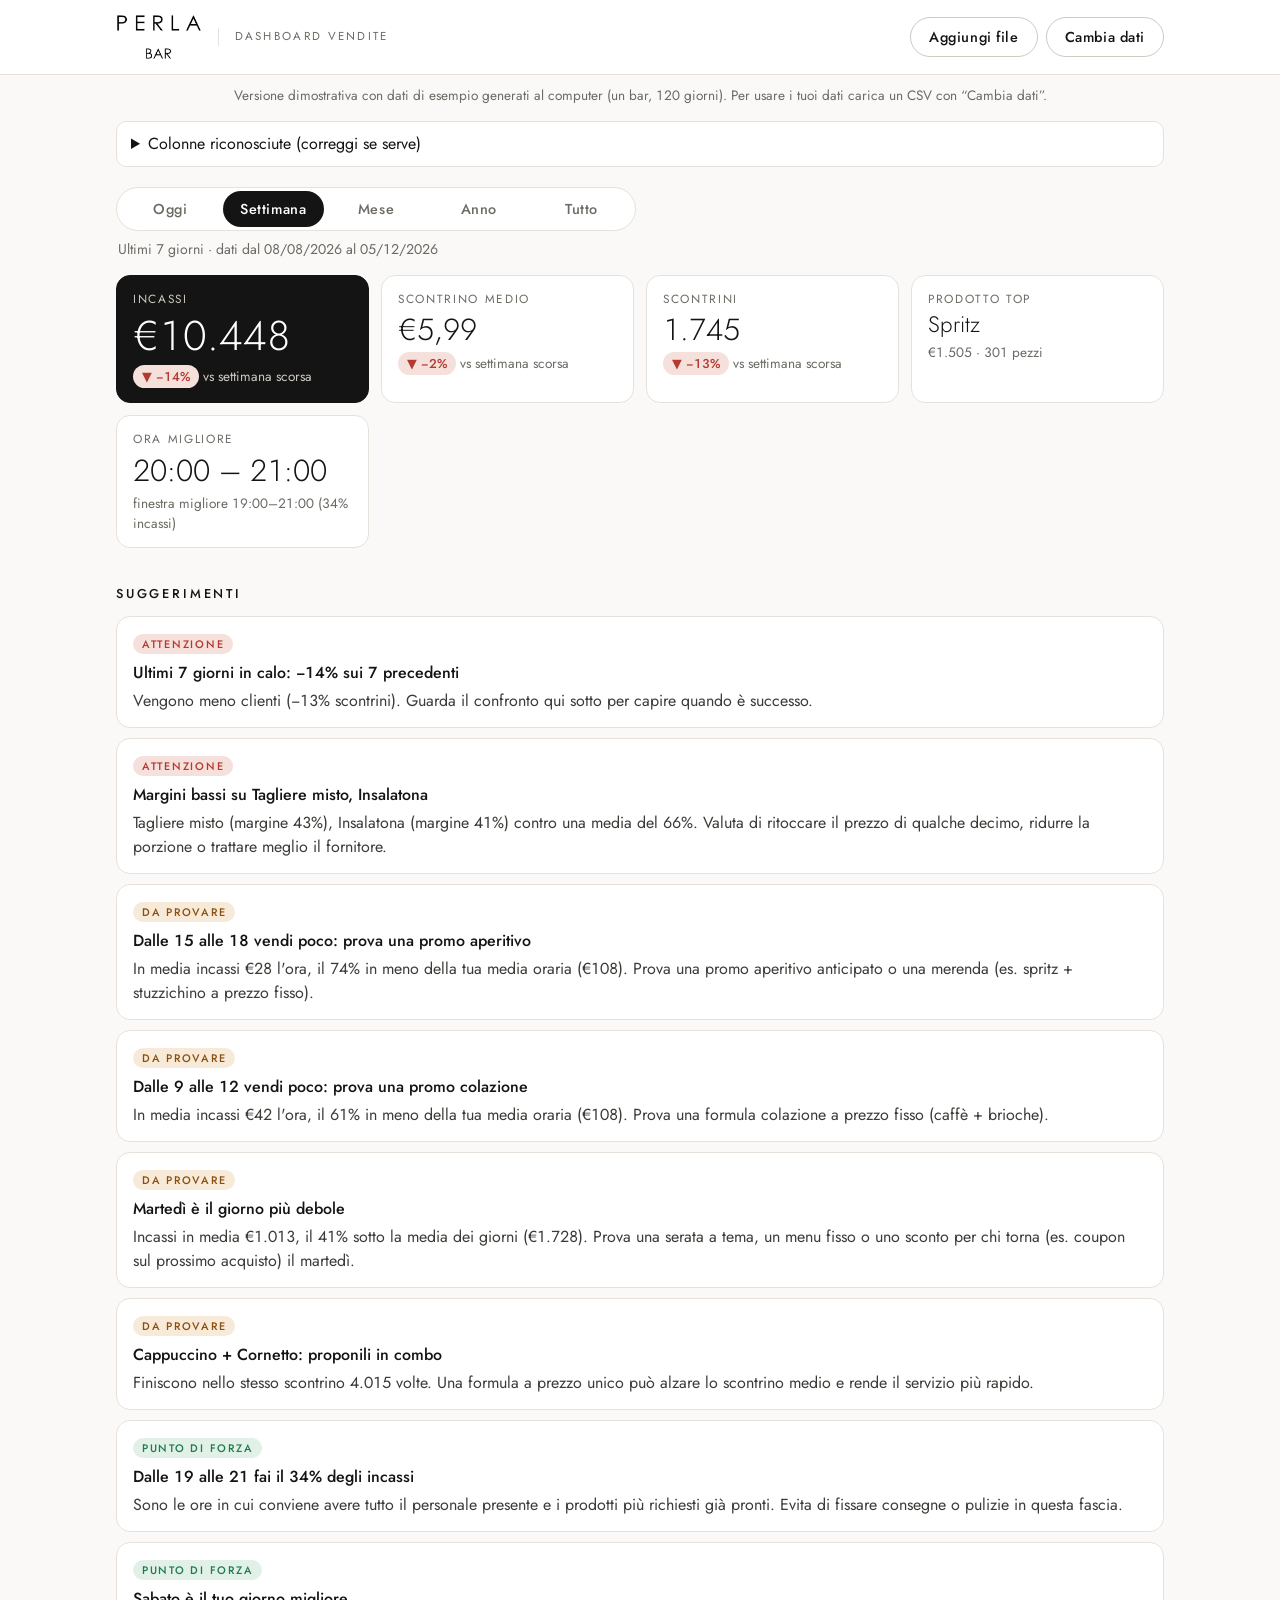
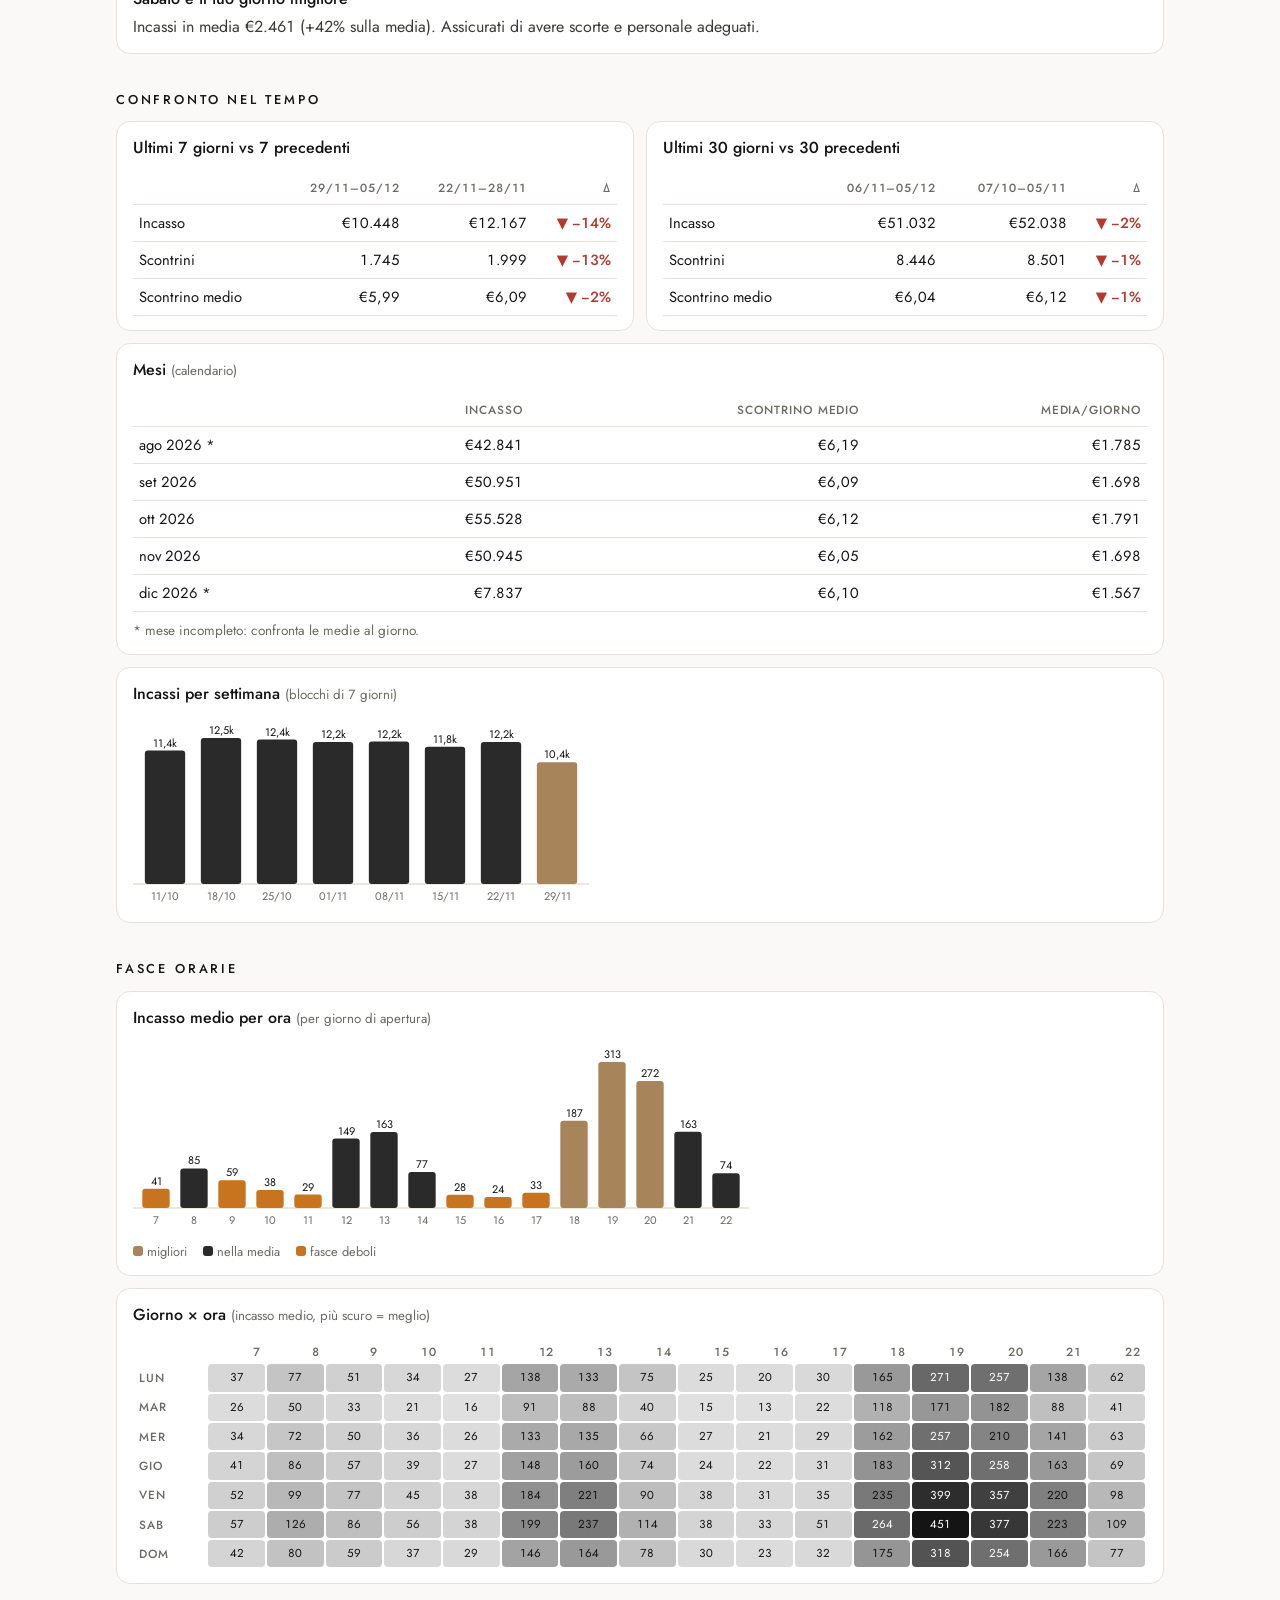
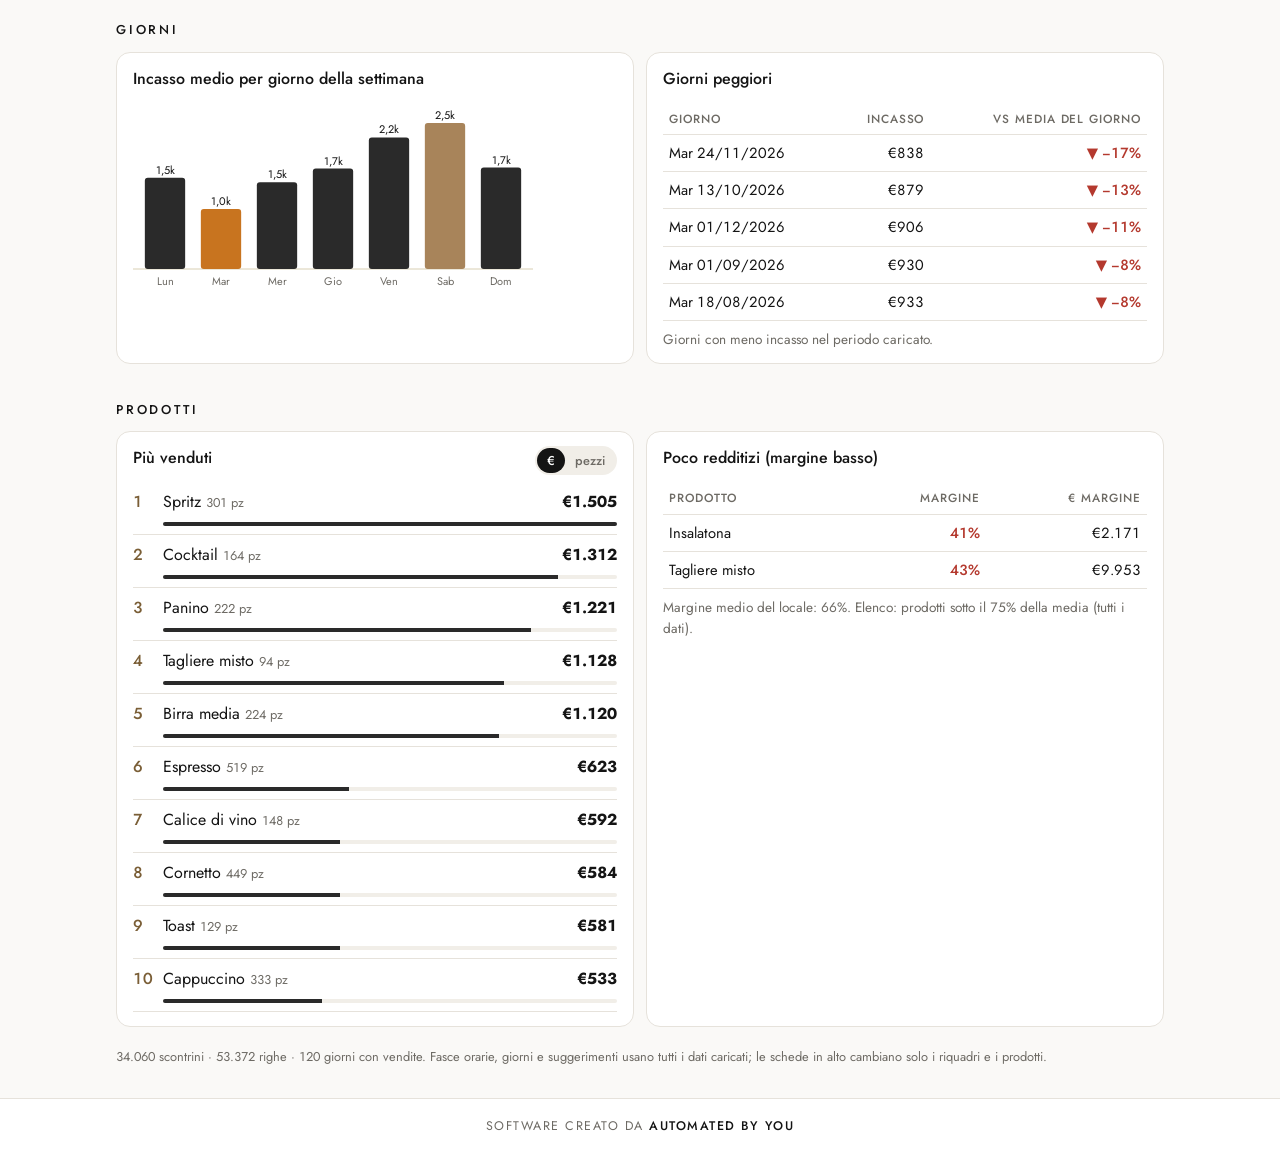
==== commit 5a1a92d3: "Grafica Perla Bar: logo, stile bianco e nero, credito Automated by You Co-Authored-By: Claude Sonnet" ====
--- a/site/index.html
+++ b/site/index.html
@@ -1,122 +1,140 @@
 <!doctype html>
-<html><head><title>Dashboard incassi e prodotti</title>
+<html><head><title>Dashboard Perla Bar</title>
+<link rel="stylesheet" href="https://fonts.googleapis.com/css2?family=Jost:wght@300;400;500;600&amp;display=swap">
 <style>
-:root{color-scheme:dark}
 [hidden]{display:none!important}
+/* Identità Perla Bar: bianco e inchiostro, caratteri sottili e spaziati, un solo accento champagne. */
 :root{
-  --bg:#0b2e23; --bg2:#0e3b2c; --ink:#1d2b24; --muted:#6b7a72; --paper:#f8f3e6; --paper2:#efe7d2; --line:#e0d6bb;
-  --gold:#c9a24a; --gold-d:#9a7a2b; --green:#1f6b50; --green-d:#134a37; --warn:#d9822b; --bad:#b4392e; --good:#1f7a4d;
-  --r:16px;
+  --bg:#faf9f7; --card:#fff; --ink:#141414; --muted:#6d6a64; --line:#e6e2db; --soft:#f1eee8;
+  --accent:#a8845a; --accent-text:#7a5e36;
+  --bar:#2a2a2a; --warn:#c8741f; --good:#1f7a4d; --bad:#b4392e;
+  --r:14px;
+  --font:"Jost","Avenir Next","Century Gothic","Segoe UI",system-ui,sans-serif;
+  color-scheme:light;
 }
 *{box-sizing:border-box}
 html{-webkit-text-size-adjust:100%;overflow-x:hidden}
-body{margin:0;background:var(--bg) radial-gradient(120% 60% at 80% -10%,var(--bg2),var(--bg) 70%) no-repeat;color:#f4efe0;font:16px/1.45 system-ui,-apple-system,"Segoe UI",Roboto,sans-serif;min-height:100vh}
-main,.top{max-width:1080px;margin:0 auto;padding:0 16px}
-.top{display:flex;align-items:center;justify-content:space-between;gap:12px;padding-top:14px;padding-bottom:14px;flex-wrap:wrap}
-.brand{display:flex;gap:10px;align-items:center}
-.logo{display:grid;place-items:center;width:40px;height:40px;border-radius:50%;background:var(--paper);font-size:20px}
-.brand strong{display:block;line-height:1.1}.brand small{color:#bfd0c6}
+body{margin:0;background:var(--bg);color:var(--ink);font:400 16px/1.5 var(--font);min-height:100vh;font-variant-numeric:tabular-nums;display:flex;flex-direction:column}
+main,.top-in{max-width:1080px;margin:0 auto;padding-inline:16px}
+main{padding-bottom:24px;flex:1;width:100%}
+
+.top{background:var(--card);border-bottom:1px solid var(--line)}
+.top-in{display:flex;align-items:center;justify-content:space-between;gap:12px;padding-block:14px;flex-wrap:wrap}
+.brand{display:flex;align-items:center;gap:16px}
+.logo{display:block;height:46px;width:auto}
+.brand-sub{font-size:.72rem;letter-spacing:.2em;text-transform:uppercase;color:var(--muted);border-left:1px solid var(--line);padding-left:16px}
 .actions{display:flex;gap:8px;flex-wrap:wrap}
-.btn{border:0;border-radius:999px;padding:9px 16px;font:inherit;font-weight:600;cursor:pointer;display:inline-block;text-align:center}
-.btn.gold{background:linear-gradient(#d8b55c,var(--gold));color:#2b2208}
-.btn.ghost{background:rgba(255,255,255,.1);color:#f4efe0;border:1px solid rgba(255,255,255,.22)}
-.btn:hover{filter:brightness(1.08)}
-button:focus-visible,.drop:focus-visible,summary:focus-visible,select:focus-visible{outline:3px solid var(--gold);outline-offset:2px}
-
-.hero h1{font-size:clamp(2.4rem,9vw,4.2rem);line-height:1;margin:28px 0 14px;font-weight:800;letter-spacing:-.02em}
-.hero h1 span{background:linear-gradient(90deg,#f0d78b,var(--gold));-webkit-background-clip:text;background-clip:text;color:transparent}
-.hero p{max-width:560px;color:#dbe6df;font-size:1.05rem}
-.drop{margin:22px 0 14px;max-width:560px;border:2px dashed rgba(201,162,74,.6);border-radius:var(--r);padding:26px 18px;display:flex;flex-direction:column;align-items:center;gap:8px;background:rgba(255,255,255,.04)}
-.drop.over{background:rgba(201,162,74,.18)}.drop small{color:#bfd0c6;text-align:center}
+
+.btn{border:1px solid transparent;border-radius:999px;padding:9px 18px;font:500 .9rem var(--font);letter-spacing:.04em;cursor:pointer;display:inline-block;text-align:center}
+.btn.dark{background:var(--ink);color:#fff}
+.btn.ghost{background:var(--card);color:var(--ink);border-color:#cfcac1}
+.btn:hover{filter:brightness(.94)}
+.btn.dark:hover{filter:brightness(1.25)}
+button:focus-visible,.drop:focus-visible,summary:focus-visible,select:focus-visible{outline:2px solid var(--ink);outline-offset:3px}
+
+.hero{padding-top:36px}
+.hero h1{font-weight:300;font-size:clamp(2rem,7vw,3.4rem);line-height:1.08;letter-spacing:.02em;margin:0 0 14px;max-width:16ch;text-wrap:balance}
+.hero p{max-width:560px;color:var(--muted);font-size:1.05rem;margin:0}
+.drop{margin:26px 0 14px;max-width:560px;border:1px dashed #b9b3a8;border-radius:var(--r);padding:28px 18px;display:flex;flex-direction:column;align-items:center;gap:8px;background:var(--card)}
+.drop.over{background:var(--soft);border-color:var(--ink)}
+.drop small{color:var(--muted);text-align:center}
 .alt{display:flex;gap:8px;flex-wrap:wrap}
-.help{margin:18px 0 40px;max-width:560px;color:#dbe6df}.help summary{cursor:pointer;color:var(--gold)}
-code{background:rgba(255,255,255,.1);padding:2px 6px;border-radius:6px;font-size:.85em;word-break:break-word}
-
-.msg{background:var(--paper);color:var(--ink);border-left:6px solid var(--warn);border-radius:12px;padding:12px 14px;margin:12px 0}
-.mapping{background:rgba(255,255,255,.07);border-radius:12px;padding:10px 14px;margin:12px 0}
-.mapping summary{cursor:pointer;color:var(--gold)}
-.mapping .mf{margin:10px 0 4px;font-weight:600}
+.help{margin:20px 0 40px;max-width:560px;color:var(--muted)}
+.help summary{cursor:pointer;color:var(--ink)}
+code{background:var(--soft);padding:2px 6px;border-radius:6px;font-size:.85em;word-break:break-word}
+
+.msg{background:var(--card);border:1px solid var(--line);border-left:4px solid var(--warn);border-radius:10px;padding:12px 14px;margin:16px 0}
+.mapping{background:var(--card);border:1px solid var(--line);border-radius:10px;padding:10px 14px;margin:16px 0}
+.mapping summary{cursor:pointer}
+.mapping .mf{margin:12px 0 4px;font-weight:500}
 .mgrid{display:grid;grid-template-columns:repeat(auto-fill,minmax(210px,1fr));gap:8px}
-.mgrid label{display:flex;flex-direction:column;font-size:.8rem;color:#bfd0c6;gap:2px}
-select{font:inherit;padding:7px;border-radius:8px;border:1px solid var(--line);background:var(--paper);color:var(--ink)}
-
-h2{font-size:1.15rem;margin:30px 0 10px;color:var(--gold);letter-spacing:.02em}
-.tabs{display:flex;gap:4px;background:var(--paper);padding:4px;border-radius:999px;margin:6px 0 8px;max-width:520px;overflow-x:auto}
-.tabs button{flex:1;border:0;background:none;padding:8px 12px;border-radius:999px;font:inherit;font-weight:600;color:var(--muted);cursor:pointer;white-space:nowrap}
-.tabs button.on{background:var(--green-d);color:#fff}
-.range{color:#bfd0c6;margin:4px 2px 12px;font-size:.9rem}
+.mgrid label{display:flex;flex-direction:column;font-size:.8rem;color:var(--muted);gap:2px}
+select{font:inherit;padding:7px;border-radius:8px;border:1px solid #cfcac1;background:var(--card);color:var(--ink)}
+
+h2{font-weight:500;font-size:.8rem;letter-spacing:.22em;text-transform:uppercase;margin:36px 0 12px;color:var(--ink)}
+.tabs{display:flex;gap:2px;background:var(--card);border:1px solid var(--line);padding:3px;border-radius:999px;margin:20px 0 8px;max-width:520px;overflow-x:auto}
+.tabs button{flex:1;border:0;background:none;padding:8px 12px;border-radius:999px;font:500 .9rem var(--font);letter-spacing:.04em;color:var(--muted);cursor:pointer;white-space:nowrap}
+.tabs button.on{background:var(--ink);color:#fff}
+.range{color:var(--muted);margin:4px 2px 14px;font-size:.88rem}
 
 .kpis{display:grid;grid-template-columns:repeat(auto-fit,minmax(220px,1fr));gap:12px}
-.kpi{background:linear-gradient(160deg,rgba(255,255,255,.12),rgba(255,255,255,.05));border:1px solid rgba(201,162,74,.45);border-radius:var(--r);padding:14px 16px}
-.kpi .l{color:#cfdcd4;font-size:.85rem}.kpi .v{font-size:1.9rem;font-weight:800;line-height:1.15;margin:2px 0}
-.kpi .s{font-size:.85rem;color:#cfdcd4}
-.kpi.main{grid-column:1/-1;background:var(--paper);color:var(--ink);border-color:var(--paper)}
-.kpi.main .l,.kpi.main .s{color:var(--muted)}.kpi.main .v{font-size:2.4rem}
-@media(min-width:700px){.kpi.main{grid-column:auto;grid-row:span 1}}
-.pill{display:inline-block;padding:2px 9px;border-radius:999px;font-weight:700;font-size:.8rem;background:#e2f1e8;color:var(--good)}
-.pill.neg{background:#f6e0dc;color:var(--bad)}.pill.flat{background:#ece7d6;color:var(--muted)}
+.kpi{background:var(--card);border:1px solid var(--line);border-radius:var(--r);padding:14px 16px}
+.kpi .l{color:var(--muted);font-size:.74rem;letter-spacing:.14em;text-transform:uppercase}
+.kpi .v{font-size:1.9rem;font-weight:300;line-height:1.2;margin:4px 0}
+.kpi .s{font-size:.85rem;color:var(--muted)}
+.kpi.main{grid-column:1/-1;background:var(--ink);border-color:var(--ink);color:#fff}
+.kpi.main .l,.kpi.main .s{color:#cfcac1}.kpi.main .v{font-size:2.6rem}
+@media(min-width:700px){.kpi.main{grid-column:auto}}
+.pill{display:inline-block;padding:2px 9px;border-radius:999px;font-weight:500;font-size:.8rem;background:#e2f1e8;color:var(--good)}
+.pill.neg{background:#f6e0dc;color:var(--bad)}.pill.flat{background:var(--soft);color:var(--muted)}
 
 .sugg{display:grid;gap:10px}
-.s-card{background:var(--paper);color:var(--ink);border-radius:var(--r);padding:12px 14px 12px 16px;border-left:7px solid var(--green)}
-.s-card.warn{border-color:var(--bad)}.s-card.tip{border-color:var(--warn)}.s-card.good{border-color:var(--good)}
-.s-card b{display:block}.s-card .tag{font-size:.72rem;text-transform:uppercase;letter-spacing:.07em;font-weight:700;color:var(--muted)}
-.s-card p{margin:4px 0 0}
-
-.grid2{display:grid;grid-template-columns:repeat(auto-fit,minmax(min(100%,340px),1fr));gap:12px;margin-bottom:12px}
-.card{background:var(--paper);color:var(--ink);border-radius:var(--r);padding:14px 16px;margin-bottom:12px;min-width:0;overflow-x:auto}
+.s-card{background:var(--card);border:1px solid var(--line);border-radius:var(--r);padding:14px 16px}
+.s-card .tag{display:inline-block;font-size:.68rem;letter-spacing:.16em;text-transform:uppercase;font-weight:500;padding:2px 9px;border-radius:999px;background:var(--soft);color:var(--muted)}
+.s-card.warn .tag{background:#f6e0dc;color:var(--bad)}.s-card.tip .tag{background:#f8ead8;color:#8a4f10}.s-card.good .tag{background:#e2f1e8;color:var(--good)}
+.s-card b{display:block;font-weight:500;margin-top:6px}
+.s-card p{margin:4px 0 0;color:#3d3b37}
+
+.grid2{display:grid;grid-template-columns:repeat(auto-fit,minmax(min(100%,380px),1fr));gap:12px;margin-bottom:12px}
+.grid2>.wide{grid-column:1/-1}
+.card{background:var(--card);border:1px solid var(--line);border-radius:var(--r);padding:14px 16px;margin-bottom:12px;min-width:0;overflow-x:auto}
 .grid2 .card{margin-bottom:0}
-.card h3{margin:0 0 10px;font-size:1rem}.card h3 small{font-weight:400;color:var(--muted)}
+.card h3{margin:0 0 12px;font-weight:500;font-size:1rem}.card h3 small{font-weight:400;color:var(--muted)}
 .chart{overflow-x:auto}
 .chart svg{display:block;max-width:none;height:auto}
-.bar{fill:var(--green)}.bar.gold{fill:var(--gold)}.bar.warn{fill:var(--warn)}.bar.dim{fill:#b9c9bf}
-svg text{fill:var(--ink);font:11px system-ui,sans-serif}svg text.mut{fill:var(--muted)}
-.legend{font-size:.8rem;color:var(--muted);margin:8px 0 0}
-.sw{display:inline-block;width:10px;height:10px;border-radius:3px;margin:0 4px 0 10px}.sw:first-child{margin-left:0}
-.sw.gold{background:var(--gold)}.sw.green{background:var(--green)}.sw.warn{background:var(--warn)}
+.bar{fill:var(--bar)}.bar.gold{fill:var(--accent)}.bar.warn{fill:var(--warn)}.bar.dim{fill:#cfcac1}
+svg text{fill:var(--ink);font:11px var(--font)}svg text.mut{fill:var(--muted)}
+.legend{font-size:.8rem;color:var(--muted);margin:10px 0 0}
+.sw{display:inline-block;width:10px;height:10px;border-radius:3px;margin:0 4px 0 12px}.sw:first-child{margin-left:0}
+.sw.gold{background:var(--accent)}.sw.green{background:var(--bar)}.sw.warn{background:var(--warn)}
 
 table{border-collapse:collapse;width:100%;font-size:.92rem}
-th,td{padding:6px 6px;text-align:right;border-bottom:1px solid var(--line);white-space:nowrap}
+th,td{padding:7px 6px;text-align:right;border-bottom:1px solid var(--line);white-space:nowrap}
 th:first-child,td:first-child{text-align:left;white-space:normal}
-th{font-weight:600;color:var(--muted);font-size:.8rem}
-.up{color:var(--good);font-weight:700}.down{color:var(--bad);font-weight:700}
+th{font-weight:500;color:var(--muted);font-size:.74rem;letter-spacing:.08em;text-transform:uppercase}
+.up{color:var(--good);font-weight:500}.down{color:var(--bad);font-weight:500}
 .heat{border-collapse:separate;border-spacing:2px;font-size:.72rem}
 .heat th{padding:2px 4px;border:0}.heat td{padding:5px 0;min-width:30px;text-align:center;border:0;border-radius:4px;color:var(--ink)}
 .heat td.dk{color:#fff}
 .rank{list-style:none;margin:0;padding:0}
-.rank li{display:grid;grid-template-columns:22px 1fr auto;gap:8px;align-items:center;padding:7px 0;border-bottom:1px solid var(--line)}
-.rank .n{color:var(--gold-d);font-weight:800}
-.rank .bg{grid-column:2/4;height:6px;border-radius:3px;background:var(--paper2);overflow:hidden}.rank .bg i{display:block;height:100%;background:var(--green)}
+.rank li{display:grid;grid-template-columns:22px 1fr auto;gap:8px;align-items:center;padding:8px 0;border-bottom:1px solid var(--line)}
+.rank .n{color:var(--accent-text);font-weight:500}
+.rank .bg{grid-column:2/4;height:4px;border-radius:2px;background:var(--soft);overflow:hidden}.rank .bg i{display:block;height:100%;background:var(--bar)}
 .rank .sub{color:var(--muted);font-size:.8rem}
-.seg{float:right;background:var(--paper2);border-radius:999px;padding:2px}
-.seg button{border:0;background:none;padding:3px 10px;border-radius:999px;font:inherit;font-size:.8rem;cursor:pointer;color:var(--muted)}
-.seg button.on{background:var(--green-d);color:#fff}
+.seg{float:right;background:var(--soft);border-radius:999px;padding:2px}
+.seg button{border:0;background:none;padding:3px 10px;border-radius:999px;font:500 .8rem var(--font);cursor:pointer;color:var(--muted)}
+.seg button.on{background:var(--ink);color:#fff}
 .note{color:var(--muted);font-size:.85rem;margin:8px 0 0}
-.foot{color:#9fb3a8;font-size:.8rem;margin:20px 0 40px}
-
-.demo-note{max-width:1080px;margin:0 auto;padding:0 16px 4px;color:#bfd0c6;font-size:.85rem}
+.foot{color:var(--muted);font-size:.8rem;margin:20px 0 8px}
+
+.credit{border-top:1px solid var(--line);background:var(--card);text-align:center;padding:18px 16px;font-size:.78rem;letter-spacing:.12em;text-transform:uppercase;color:var(--muted)}
+.credit strong{font-weight:500;color:var(--ink)}
+
+.demo-note{max-width:1080px;margin:0 auto;padding:10px 16px 0;color:var(--muted);font-size:.85rem}
 #btn-export,#btn-sample{display:none!important}
 </style>
 
 </head><body><header class="top">
-  <div class="brand"><span class="logo" aria-hidden="true">☕</span>
-    <div><strong>Il Nostro Bar</strong><small>Dashboard vendite</small></div></div>
-  <div class="actions" id="actions">
-    <button class="btn ghost" id="btn-add">Aggiungi file</button>
-    <button class="btn ghost" id="btn-export">Esporta prodotti</button>
-    <button class="btn ghost" id="btn-reset">Cambia dati</button>
+  <div class="top-in">
+    <div class="brand"><img class="logo" src="[data-uri]" alt="Perla Bar"><span class="brand-sub">Dashboard vendite</span></div>
+    <div class="actions" id="actions">
+      <button class="btn ghost" id="btn-add">Aggiungi file</button>
+      <button class="btn ghost" id="btn-export">Esporta prodotti</button>
+      <button class="btn ghost" id="btn-reset">Cambia dati</button>
+    </div>
   </div>
 </header>
 <p class="demo-note">Versione dimostrativa con dati di esempio generati al computer (un bar, 120 giorni). Per usare i tuoi dati carica un CSV con “Cambia dati”.</p>
 
 <main>
   <section id="welcome" class="hero" hidden="">
-    <h1>Dashboard <span>incassi e prodotti</span></h1>
+    <h1>Dashboard incassi e prodotti</h1>
     <p>Carica il file CSV esportato dal gestionale o dalla cassa. La dashboard mostra incassi, prodotti più venduti, orari e giorni migliori e indica cosa conviene cambiare.</p>
     <div id="drop" class="drop" tabindex="0">
       <strong>Trascina qui il file CSV</strong>
       <span>oppure</span>
-      <label class="btn gold">Scegli un file<input type="file" id="file" accept=".csv,.txt,.tsv" multiple="" hidden=""></label>
-      <small>I dati restano sul tuo computer: non vengono inviati da nessuna parte.</small>
+      <label class="btn dark">Scegli un file<input type="file" id="file" accept=".csv,.txt,.tsv" multiple="" hidden=""></label>
+      <small>I dati restano sul tuo computer e non vengono inviati a nessun server.</small>
     </div>
     <div class="alt">
       <button class="btn ghost" id="btn-demo">Prova con dati di esempio</button>
@@ -132,41 +150,44 @@
   </section>
 
   <div id="msg" class="msg" role="status" hidden=""></div>
-  <details id="mapping" class="mapping"><summary>Colonne riconosciute (correggi se serve)</summary><div class="mf">dati di esempio · 52780 righe</div><div class="mgrid"><label>Data e ora (insieme)<select data-d="0" data-f="datetime"><option value="-1">— nessuna —</option><option value="0">Data</option><option value="1">Ora</option><option value="2">Scontrino</option><option value="3">Prodotto</option><option value="4">Categoria</option><option value="5">Quantità</option><option value="6">Prezzo</option><option value="7">Importo</option><option value="8">Costo</option></select></label><label>Data<select data-d="0" data-f="date"><option value="-1">— nessuna —</option><option value="0" selected="">Data</option><option value="1">Ora</option><option value="2">Scontrino</option><option value="3">Prodotto</option><option value="4">Categoria</option><option value="5">Quantità</option><option value="6">Prezzo</option><option value="7">Importo</option><option value="8">Costo</option></select></label><label>Ora<select data-d="0" data-f="time"><option value="-1">— nessuna —</option><option value="0">Data</option><option value="1" selected="">Ora</option><option value="2">Scontrino</option><option value="3">Prodotto</option><option value="4">Categoria</option><option value="5">Quantità</option><option value="6">Prezzo</option><option value="7">Importo</option><option value="8">Costo</option></select></label><label>N. scontrino<select data-d="0" data-f="receipt"><option value="-1">— nessuna —</option><option value="0">Data</option><option value="1">Ora</option><option value="2" selected="">Scontrino</option><option value="3">Prodotto</option><option value="4">Categoria</option><option value="5">Quantità</option><option value="6">Prezzo</option><option value="7">Importo</option><option value="8">Costo</option></select></label><label>Prodotto<select data-d="0" data-f="product"><option value="-1">— nessuna —</option><option value="0">Data</option><option value="1">Ora</option><option value="2">Scontrino</option><option value="3" selected="">Prodotto</option><option value="4">Categoria</option><option value="5">Quantità</option><option value="6">Prezzo</option><option value="7">Importo</option><option value="8">Costo</option></select></label><label>Quantità<select data-d="0" data-f="qty"><option value="-1">— nessuna —</option><option value="0">Data</option><option value="1">Ora</option><option value="2">Scontrino</option><option value="3">Prodotto</option><option value="4">Categoria</option><option value="5" selected="">Quantità</option><option value="6">Prezzo</option><option value="7">Importo</option><option value="8">Costo</option></select></label><label>Prezzo unitario<select data-d="0" data-f="price"><option value="-1">— nessuna —</option><option value="0">Data</option><option value="1">Ora</option><option value="2">Scontrino</option><option value="3">Prodotto</option><option value="4">Categoria</option><option value="5">Quantità</option><option value="6" selected="">Prezzo</option><option value="7">Importo</option><option value="8">Costo</option></select></label><label>Importo riga<select data-d="0" data-f="total"><option value="-1">— nessuna —</option><option value="0">Data</option><option value="1">Ora</option><option value="2">Scontrino</option><option value="3">Prodotto</option><option value="4">Categoria</option><option value="5">Quantità</option><option value="6">Prezzo</option><option value="7" selected="">Importo</option><option value="8">Costo</option></select></label><label>Costo unitario<select data-d="0" data-f="cost"><option value="-1">— nessuna —</option><option value="0">Data</option><option value="1">Ora</option><option value="2">Scontrino</option><option value="3">Prodotto</option><option value="4">Categoria</option><option value="5">Quantità</option><option value="6">Prezzo</option><option value="7">Importo</option><option value="8" selected="">Costo</option></select></label><label>Categoria<select data-d="0" data-f="category"><option value="-1">— nessuna —</option><option value="0">Data</option><option value="1">Ora</option><option value="2">Scontrino</option><option value="3">Prodotto</option><option value="4" selected="">Categoria</option><option value="5">Quantità</option><option value="6">Prezzo</option><option value="7">Importo</option><option value="8">Costo</option></select></label></div></details>
+  <details id="mapping" class="mapping"><summary>Colonne riconosciute (correggi se serve)</summary><div class="mf">dati di esempio · 53088 righe</div><div class="mgrid"><label>Data e ora (insieme)<select data-d="0" data-f="datetime"><option value="-1">— nessuna —</option><option value="0">Data</option><option value="1">Ora</option><option value="2">Scontrino</option><option value="3">Prodotto</option><option value="4">Categoria</option><option value="5">Quantità</option><option value="6">Prezzo</option><option value="7">Importo</option><option value="8">Costo</option></select></label><label>Data<select data-d="0" data-f="date"><option value="-1">— nessuna —</option><option value="0" selected="">Data</option><option value="1">Ora</option><option value="2">Scontrino</option><option value="3">Prodotto</option><option value="4">Categoria</option><option value="5">Quantità</option><option value="6">Prezzo</option><option value="7">Importo</option><option value="8">Costo</option></select></label><label>Ora<select data-d="0" data-f="time"><option value="-1">— nessuna —</option><option value="0">Data</option><option value="1" selected="">Ora</option><option value="2">Scontrino</option><option value="3">Prodotto</option><option value="4">Categoria</option><option value="5">Quantità</option><option value="6">Prezzo</option><option value="7">Importo</option><option value="8">Costo</option></select></label><label>N. scontrino<select data-d="0" data-f="receipt"><option value="-1">— nessuna —</option><option value="0">Data</option><option value="1">Ora</option><option value="2" selected="">Scontrino</option><option value="3">Prodotto</option><option value="4">Categoria</option><option value="5">Quantità</option><option value="6">Prezzo</option><option value="7">Importo</option><option value="8">Costo</option></select></label><label>Prodotto<select data-d="0" data-f="product"><option value="-1">— nessuna —</option><option value="0">Data</option><option value="1">Ora</option><option value="2">Scontrino</option><option value="3" selected="">Prodotto</option><option value="4">Categoria</option><option value="5">Quantità</option><option value="6">Prezzo</option><option value="7">Importo</option><option value="8">Costo</option></select></label><label>Quantità<select data-d="0" data-f="qty"><option value="-1">— nessuna —</option><option value="0">Data</option><option value="1">Ora</option><option value="2">Scontrino</option><option value="3">Prodotto</option><option value="4">Categoria</option><option value="5" selected="">Quantità</option><option value="6">Prezzo</option><option value="7">Importo</option><option value="8">Costo</option></select></label><label>Prezzo unitario<select data-d="0" data-f="price"><option value="-1">— nessuna —</option><option value="0">Data</option><option value="1">Ora</option><option value="2">Scontrino</option><option value="3">Prodotto</option><option value="4">Categoria</option><option value="5">Quantità</option><option value="6" selected="">Prezzo</option><option value="7">Importo</option><option value="8">Costo</option></select></label><label>Importo riga<select data-d="0" data-f="total"><option value="-1">— nessuna —</option><option value="0">Data</option><option value="1">Ora</option><option value="2">Scontrino</option><option value="3">Prodotto</option><option value="4">Categoria</option><option value="5">Quantità</option><option value="6">Prezzo</option><option value="7" selected="">Importo</option><option value="8">Costo</option></select></label><label>Costo unitario<select data-d="0" data-f="cost"><option value="-1">— nessuna —</option><option value="0">Data</option><option value="1">Ora</option><option value="2">Scontrino</option><option value="3">Prodotto</option><option value="4">Categoria</option><option value="5">Quantità</option><option value="6">Prezzo</option><option value="7">Importo</option><option value="8" selected="">Costo</option></select></label><label>Categoria<select data-d="0" data-f="category"><option value="-1">— nessuna —</option><option value="0">Data</option><option value="1">Ora</option><option value="2">Scontrino</option><option value="3">Prodotto</option><option value="4" selected="">Categoria</option><option value="5">Quantità</option><option value="6">Prezzo</option><option value="7">Importo</option><option value="8">Costo</option></select></label></div></details>
 
   <div id="dash">
     <nav class="tabs" id="tabs" aria-label="Periodo">
       <button data-p="1">Oggi</button><button data-p="7" class="on">Settimana</button><button data-p="30">Mese</button><button data-p="365">Anno</button><button data-p="0">Tutto</button>
     </nav>
-    <p class="range" id="range">Ultimi 7 giorni · dati dal 10/06/2026 al 07/10/2026</p>
-    <section class="kpis" id="kpis"><div class="kpi main"><div class="l">Incassi</div><div class="v">€10.354</div><div class="s"><span class="pill neg">▼ −12%</span> <span>vs settimana scorsa</span></div></div><div class="kpi"><div class="l">Scontrino medio</div><div class="v">€6,10</div><div class="s"><span class="pill ">▲ +2%</span> <span>vs settimana scorsa</span></div></div><div class="kpi"><div class="l">Scontrini</div><div class="v">1.698</div><div class="s"><span class="pill neg">▼ −13%</span> <span>vs settimana scorsa</span></div></div><div class="kpi"><div class="l">Prodotto top</div><div class="v" style="font-size:1.4rem">Spritz</div><div class="s">€1.440 · 288 pezzi</div></div><div class="kpi"><div class="l">Ora migliore</div><div class="v">19:00 – 20:00</div><div class="s">finestra migliore 19:00–21:00 (32% incassi)</div></div></section>
+    <p class="range" id="range">Ultimi 7 giorni · dati dal 28/06/2026 al 25/10/2026</p>
+    <section class="kpis" id="kpis"><div class="kpi main"><div class="l">Incassi</div><div class="v">€10.584</div><div class="s"><span class="pill neg">▼ −9%</span> <span>vs settimana scorsa</span></div></div><div class="kpi"><div class="l">Scontrino medio</div><div class="v">€6,12</div><div class="s"><span class="pill ">▲ +2%</span> <span>vs settimana scorsa</span></div></div><div class="kpi"><div class="l">Scontrini</div><div class="v">1.730</div><div class="s"><span class="pill neg">▼ −10%</span> <span>vs settimana scorsa</span></div></div><div class="kpi"><div class="l">Prodotto top</div><div class="v" style="font-size:1.4rem">Spritz</div><div class="s">€1.535 · 307 pezzi</div></div><div class="kpi"><div class="l">Ora migliore</div><div class="v">19:00 – 20:00</div><div class="s">finestra migliore 19:00–21:00 (33% incassi)</div></div></section>
 
     <h2>Suggerimenti</h2>
-    <section class="sugg" id="sugg"><div class="s-card warn"><span class="tag">Attenzione</span><b>Ultimi 7 giorni in calo: −12% sui 7 precedenti</b><p>Vengono meno clienti (−13% scontrini). Guarda il confronto qui sotto per capire quando è successo.</p></div><div class="s-card warn"><span class="tag">Attenzione</span><b>Margini bassi su Tagliere misto, Insalatona</b><p>Tagliere misto (margine 43%), Insalatona (margine 41%) contro una media del 66%. Valuta di ritoccare il prezzo di qualche decimo, ridurre la porzione o trattare meglio il fornitore.</p></div><div class="s-card tip"><span class="tag">Da provare</span><b>Dalle 15 alle 18 vendi poco: prova una promo aperitivo</b><p>In media incassi €29 l'ora, il 73% in meno della tua media oraria (€107). Prova una promo aperitivo anticipato o una merenda (es. spritz + stuzzichino a prezzo fisso).</p></div><div class="s-card tip"><span class="tag">Da provare</span><b>Dalle 9 alle 12 vendi poco: prova una promo colazione</b><p>In media incassi €41 l'ora, il 61% in meno della tua media oraria (€107). Prova una formula colazione a prezzo fisso (caffè + brioche).</p></div><div class="s-card tip"><span class="tag">Da provare</span><b>Martedì è il giorno più debole</b><p>Incassi in media €991, il 42% sotto la media dei giorni (€1.707). Prova una serata a tema, un menu fisso o uno sconto per chi torna (es. coupon sul prossimo acquisto) il martedì.</p></div><div class="s-card tip"><span class="tag">Da provare</span><b>Cappuccino + Cornetto: proponili in combo</b><p>Finiscono nello stesso scontrino 3.979 volte. Una formula a prezzo unico può alzare lo scontrino medio e rende il servizio più rapido.</p></div><div class="s-card good"><span class="tag">Punto di forza</span><b>Dalle 19 alle 21 fai il 33% degli incassi</b><p>Sono le ore in cui conviene avere tutto il personale presente e i prodotti più richiesti già pronti. Evita di fissare consegne o pulizie in questa fascia.</p></div><div class="s-card good"><span class="tag">Punto di forza</span><b>Sabato è il tuo giorno migliore</b><p>Incassi in media €2.422 (+42% sulla media). Assicurati di avere scorte e personale adeguati.</p></div></section>
+    <section class="sugg" id="sugg"><div class="s-card warn"><span class="tag">Attenzione</span><b>Margini bassi su Tagliere misto, Insalatona</b><p>Tagliere misto (margine 43%), Insalatona (margine 41%) contro una media del 66%. Valuta di ritoccare il prezzo di qualche decimo, ridurre la porzione o trattare meglio il fornitore.</p></div><div class="s-card tip"><span class="tag">Da provare</span><b>Dalle 15 alle 18 vendi poco: prova una promo aperitivo</b><p>In media incassi €29 l'ora, il 73% in meno della tua media oraria (€107). Prova una promo aperitivo anticipato o una merenda (es. spritz + stuzzichino a prezzo fisso).</p></div><div class="s-card tip"><span class="tag">Da provare</span><b>Dalle 9 alle 12 vendi poco: prova una promo colazione</b><p>In media incassi €43 l'ora, il 60% in meno della tua media oraria (€107). Prova una formula colazione a prezzo fisso (caffè + brioche).</p></div><div class="s-card tip"><span class="tag">Da provare</span><b>Martedì è il giorno più debole</b><p>Incassi in media €1.018, il 41% sotto la media dei giorni (€1.712). Prova una serata a tema, un menu fisso o uno sconto per chi torna (es. coupon sul prossimo acquisto) il martedì.</p></div><div class="s-card tip"><span class="tag">Da provare</span><b>Cappuccino + Cornetto: proponili in combo</b><p>Finiscono nello stesso scontrino 4.075 volte. Una formula a prezzo unico può alzare lo scontrino medio e rende il servizio più rapido.</p></div><div class="s-card good"><span class="tag">Punto di forza</span><b>Dalle 19 alle 21 fai il 33% degli incassi</b><p>Sono le ore in cui conviene avere tutto il personale presente e i prodotti più richiesti già pronti. Evita di fissare consegne o pulizie in questa fascia.</p></div><div class="s-card good"><span class="tag">Punto di forza</span><b>Sabato è il tuo giorno migliore</b><p>Incassi in media €2.450 (+43% sulla media). Assicurati di avere scorte e personale adeguati.</p></div></section>
 
     <h2>Confronto nel tempo</h2>
-    <section class="grid2" id="compare"><article class="card"><h3>Ultimi 7 giorni vs 7 precedenti</h3><table><tbody><tr><th></th><th>01/10–07/10</th><th>24/09–30/09</th><th>Δ</th></tr><tr><td>Incasso</td><td>€10.354</td><td>€11.727</td><td class="down">▼ −12%</td></tr><tr><td>Scontrini</td><td>1.698</td><td>1.960</td><td class="down">▼ −13%</td></tr><tr><td>Scontrino medio</td><td>€6,10</td><td>€5,98</td><td class="up">▲ +2%</td></tr></tbody></table></article><article class="card"><h3>Ultimi 30 giorni vs 30 precedenti</h3><table><tbody><tr><th></th><th>08/09–07/10</th><th>09/08–07/09</th><th>Δ</th></tr><tr><td>Incasso</td><td>€48.542</td><td>€51.342</td><td class="down">▼ −5%</td></tr><tr><td>Scontrini</td><td>8.055</td><td>8.403</td><td class="down">▼ −4%</td></tr><tr><td>Scontrino medio</td><td>€6,03</td><td>€6,11</td><td class="down">▼ −1%</td></tr></tbody></table></article><article class="card"><h3>Mesi <small>(calendario)</small></h3><table><tbody><tr><th></th><th>Incasso</th><th>Scontrino medio</th><th>Media/giorno</th></tr><tr><td>giu 2026 *</td><td>€36.044</td><td>€6,06</td><td>€1.716</td></tr><tr><td>lug 2026</td><td>€54.301</td><td>€6,14</td><td>€1.752</td></tr><tr><td>ago 2026</td><td>€53.673</td><td>€6,12</td><td>€1.731</td></tr><tr><td>set 2026</td><td>€50.275</td><td>€6,04</td><td>€1.676</td></tr><tr><td>ott 2026 *</td><td>€10.354</td><td>€6,10</td><td>€1.479</td></tr></tbody></table><p class="note">* mese incompleto: confronta le medie al giorno.</p></article></section>
-    <article class="card"><h3>Incassi per settimana <small>(blocchi di 7 giorni)</small></h3><div class="chart" id="ch-weeks"><svg viewBox="0 0 456 190" width="456" role="img" aria-label="Incassi per settimana"><line x1="0" x2="456" y1="166" y2="166" stroke="#d8cfb3"></line><rect class="bar " x="11.84" y="24.408683992902525" width="40.32" height="141.59131600709748" rx="3"><title>13/08–19/08: €12.079</title></rect><text class="mut" x="32" y="182" text-anchor="middle">13/08</text><text x="32" y="20.408683992902525" text-anchor="middle">12,1k</text><rect class="bar " x="67.84" y="23.558831322109" width="40.32" height="142.441168677891" rx="3"><title>20/08–26/08: €12.152</title></rect><text class="mut" x="88" y="182" text-anchor="middle">20/08</text><text x="88" y="19.558831322109" text-anchor="middle">12,2k</text><rect class="bar " x="123.84" y="26.16348323176851" width="40.32" height="139.8365167682315" rx="3"><title>27/08–02/09: €11.929</title></rect><text class="mut" x="144" y="182" text-anchor="middle">27/08</text><text x="144" y="22.16348323176851" text-anchor="middle">11,9k</text><rect class="bar " x="179.84" y="25.531661728930317" width="40.32" height="140.46833827106968" rx="3"><title>03/09–09/09: €11.983</title></rect><text class="mut" x="200" y="182" text-anchor="middle">03/09</text><text x="200" y="21.531661728930317" text-anchor="middle">12,0k</text><rect class="bar " x="235.84" y="20" width="40.32" height="146" rx="3"><title>10/09–16/09: €12.455</title></rect><text class="mut" x="256" y="182" text-anchor="middle">10/09</text><text x="256" y="16" text-anchor="middle">12,5k</text><rect class="bar " x="291.84" y="29.143242527157554" width="40.32" height="136.85675747284245" rx="3"><title>17/09–23/09: €11.675</title></rect><text class="mut" x="312" y="182" text-anchor="middle">17/09</text><text x="312" y="25.143242527157554" text-anchor="middle">11,7k</text><rect class="bar " x="347.84" y="28.54072628882946" width="40.32" height="137.45927371117054" rx="3"><title>24/09–30/09: €11.727</title></rect><text class="mut" x="368" y="182" text-anchor="middle">24/09</text><text x="368" y="24.54072628882946" text-anchor="middle">11,7k</text><rect class="bar gold" x="403.84" y="44.62579987314433" width="40.32" height="121.37420012685567" rx="3"><title>01/10–07/10: €10.354</title></rect><text class="mut" x="424" y="182" text-anchor="middle">01/10</text><text x="424" y="40.62579987314433" text-anchor="middle">10,4k</text></svg></div></article>
+    <section class="grid2" id="compare"><article class="card"><h3>Ultimi 7 giorni vs 7 precedenti</h3><table><tbody><tr><th></th><th>19/10–25/10</th><th>12/10–18/10</th><th>Δ</th></tr><tr><td>Incasso</td><td>€10.584</td><td>€11.618</td><td class="down">▼ −9%</td></tr><tr><td>Scontrini</td><td>1.730</td><td>1.929</td><td class="down">▼ −10%</td></tr><tr><td>Scontrino medio</td><td>€6,12</td><td>€6,02</td><td class="up">▲ +2%</td></tr></tbody></table></article><article class="card"><h3>Ultimi 30 giorni vs 30 precedenti</h3><table><tbody><tr><th></th><th>26/09–25/10</th><th>27/08–25/09</th><th>Δ</th></tr><tr><td>Incasso</td><td>€49.571</td><td>€51.854</td><td class="down">▼ −4%</td></tr><tr><td>Scontrini</td><td>8.273</td><td>8.620</td><td class="down">▼ −4%</td></tr><tr><td>Scontrino medio</td><td>€5,99</td><td>€6,02</td><td class="">▼ −0%</td></tr></tbody></table></article><article class="card wide"><h3>Mesi <small>(calendario)</small></h3><table><tbody><tr><th></th><th>Incasso</th><th>Scontrino medio</th><th>Media/giorno</th></tr><tr><td>giu 2026 *</td><td>€4.029</td><td>€5,93</td><td>€1.343</td></tr><tr><td>lug 2026</td><td>€54.412</td><td>€6,10</td><td>€1.755</td></tr><tr><td>ago 2026</td><td>€55.242</td><td>€6,14</td><td>€1.782</td></tr><tr><td>set 2026</td><td>€50.509</td><td>€6,01</td><td>€1.684</td></tr><tr><td>ott 2026 *</td><td>€41.210</td><td>€5,99</td><td>€1.648</td></tr></tbody></table><p class="note">* mese incompleto: confronta le medie al giorno.</p></article></section>
+    <article class="card"><h3>Incassi per settimana <small>(blocchi di 7 giorni)</small></h3><div class="chart" id="ch-weeks"><svg viewBox="0 0 456 190" width="456" role="img" aria-label="Incassi per settimana"><line x1="0" x2="456" y1="166" y2="166" stroke="#d8cfb3"></line><rect class="bar " x="11.84" y="21.835401007681526" width="40.32" height="144.16459899231847" rx="3"><title>31/08–06/09: €11.955</title></rect><text class="mut" x="32" y="182" text-anchor="middle">31/08</text><text x="32" y="17.835401007681526" text-anchor="middle">12,0k</text><rect class="bar " x="67.84" y="23.84807136367391" width="40.32" height="142.1519286363261" rx="3"><title>07/09–13/09: €11.788</title></rect><text class="mut" x="88" y="182" text-anchor="middle">07/09</text><text x="88" y="19.84807136367391" text-anchor="middle">11,8k</text><rect class="bar " x="123.84" y="20" width="40.32" height="146" rx="3"><title>14/09–20/09: €12.107</title></rect><text class="mut" x="144" y="182" text-anchor="middle">14/09</text><text x="144" y="16" text-anchor="middle">12,1k</text><rect class="bar " x="179.84" y="20.302684397456005" width="40.32" height="145.697315602544" rx="3"><title>21/09–27/09: €12.082</title></rect><text class="mut" x="200" y="182" text-anchor="middle">21/09</text><text x="200" y="16.302684397456005" text-anchor="middle">12,1k</text><rect class="bar " x="235.84" y="21.2577682332535" width="40.32" height="144.7422317667465" rx="3"><title>28/09–04/10: €12.003</title></rect><text class="mut" x="256" y="182" text-anchor="middle">28/09</text><text x="256" y="17.2577682332535" text-anchor="middle">12,0k</text><rect class="bar " x="291.84" y="31.292178078797377" width="40.32" height="134.70782192120262" rx="3"><title>05/10–11/10: €11.171</title></rect><text class="mut" x="312" y="182" text-anchor="middle">05/10</text><text x="312" y="27.292178078797377" text-anchor="middle">11,2k</text><rect class="bar " x="347.84" y="25.89450730982074" width="40.32" height="140.10549269017926" rx="3"><title>12/10–18/10: €11.618</title></rect><text class="mut" x="368" y="182" text-anchor="middle">12/10</text><text x="368" y="21.89450730982074" text-anchor="middle">11,6k</text><rect class="bar gold" x="403.84" y="38.372098785826395" width="40.32" height="127.6279012141736" rx="3"><title>19/10–25/10: €10.584</title></rect><text class="mut" x="424" y="182" text-anchor="middle">19/10</text><text x="424" y="34.372098785826395" text-anchor="middle">10,6k</text></svg></div></article>
 
     <h2>Fasce orarie</h2>
-    <article class="card"><h3>Incasso medio per ora <small>(per giorno di apertura)</small></h3><div class="chart" id="ch-hours"><svg viewBox="0 0 616 190" width="616" role="img" aria-label="Incasso medio per ora"><line x1="0" x2="616" y1="166" y2="166" stroke="#d8cfb3"></line><rect class="bar warn" x="9.32" y="145.49279827783133" width="27.36" height="20.50720172216867" rx="3"><title>7:00–8:00 · media €43 · 2,5% degli incassi</title></rect><text class="mut" x="23" y="182" text-anchor="middle">7</text><text x="23" y="141.49279827783133" text-anchor="middle">43</text><rect class="bar " x="47.32" y="126.3735364440831" width="27.36" height="39.6264635559169" rx="3"><title>8:00–9:00 · media €83 · 4,8% degli incassi</title></rect><text class="mut" x="61" y="182" text-anchor="middle">8</text><text x="61" y="122.3735364440831" text-anchor="middle">83</text><rect class="bar warn" x="85.32" y="138.03726983657498" width="27.36" height="27.96273016342501" rx="3"><title>9:00–10:00 · media €58 · 3,4% degli incassi</title></rect><text class="mut" x="99" y="182" text-anchor="middle">9</text><text x="99" y="134.03726983657498" text-anchor="middle">58</text><rect class="bar warn" x="123.32" y="147.30339805160494" width="27.36" height="18.696601948395063" rx="3"><title>10:00–11:00 · media €39 · 2,3% degli incassi</title></rect><text class="mut" x="137" y="182" text-anchor="middle">10</text><text x="137" y="143.30339805160494" text-anchor="middle">39</text><rect class="bar warn" x="161.32" y="152.9419288400284" width="27.36" height="13.058071159971599" rx="3"><title>11:00–12:00 · media €27 · 1,6% degli incassi</title></rect><text class="mut" x="175" y="182" text-anchor="middle">11</text><text x="175" y="148.9419288400284" text-anchor="middle">27</text><rect class="bar " x="199.32" y="93.58200706067244" width="27.36" height="72.41799293932756" rx="3"><title>12:00–13:00 · media €151 · 8,8% degli incassi</title></rect><text class="mut" x="213" y="182" text-anchor="middle">12</text><text x="213" y="89.58200706067244" text-anchor="middle">151</text><rect class="bar " x="237.32" y="89.31982000487454" width="27.36" height="76.68017999512546" rx="3"><title>13:00–14:00 · media €160 · 9,4% degli incassi</title></rect><text class="mut" x="251" y="182" text-anchor="middle">13</text><text x="251" y="85.31982000487454" text-anchor="middle">160</text><rect class="bar " x="275.32" y="130.87244502507406" width="27.36" height="35.12755497492596" rx="3"><title>14:00–15:00 · media €73 · 4,3% degli incassi</title></rect><text class="mut" x="289" y="182" text-anchor="middle">14</text><text x="289" y="126.87244502507406" text-anchor="middle">73</text><rect class="bar warn" x="313.32" y="151.83509576277456" width="27.36" height="14.164904237225443" rx="3"><title>15:00–16:00 · media €30 · 1,7% degli incassi</title></rect><text class="mut" x="327" y="182" text-anchor="middle">15</text><text x="327" y="147.83509576277456" text-anchor="middle">30</text><rect class="bar warn" x="351.32" y="155.24596503624826" width="27.36" height="10.75403496375173" rx="3"><title>16:00–17:00 · media €22 · 1,3% degli incassi</title></rect><text class="mut" x="365" y="182" text-anchor="middle">16</text><text x="365" y="151.24596503624826" text-anchor="middle">22</text><rect class="bar warn" x="389.32" y="149.2247611065921" width="27.36" height="16.77523889340789" rx="3"><title>17:00–18:00 · media €35 · 2,0% degli incassi</title></rect><text class="mut" x="403" y="182" text-anchor="middle">17</text><text x="403" y="145.2247611065921" text-anchor="middle">35</text><rect class="bar gold" x="427.32" y="79.36392045376716" width="27.36" height="86.63607954623284" rx="3"><title>18:00–19:00 · media €181 · 10,6% degli incassi</title></rect><text class="mut" x="441" y="182" text-anchor="middle">18</text><text x="441" y="75.36392045376716" text-anchor="middle">181</text><rect class="bar gold" x="465.32" y="20" width="27.36" height="146" rx="3"><title>19:00–20:00 · media €304 · 17,8% degli incassi</title></rect><text class="mut" x="479" y="182" text-anchor="middle">19</text><text x="479" y="16" text-anchor="middle">304</text><rect class="bar gold" x="503.32" y="40.694339684651965" width="27.36" height="125.30566031534804" rx="3"><title>20:00–21:00 · media €261 · 15,3% degli incassi</title></rect><text class="mut" x="517" y="182" text-anchor="middle">20</text><text x="517" y="36.694339684651965" text-anchor="middle">261</text><rect class="bar " x="541.32" y="86.77106493463793" width="27.36" height="79.22893506536207" rx="3"><title>21:00–22:00 · media €165 · 9,7% degli incassi</title></rect><text class="mut" x="555" y="182" text-anchor="middle">21</text><text x="555" y="82.77106493463793" text-anchor="middle">165</text><rect class="bar " x="579.32" y="130.62612668129202" width="27.36" height="35.373873318707965" rx="3"><title>22:00–23:00 · media €74 · 4,3% degli incassi</title></rect><text class="mut" x="593" y="182" text-anchor="middle">22</text><text x="593" y="126.62612668129202" text-anchor="middle">74</text></svg></div>
+    <article class="card"><h3>Incasso medio per ora <small>(per giorno di apertura)</small></h3><div class="chart" id="ch-hours"><svg viewBox="0 0 616 190" width="616" role="img" aria-label="Incasso medio per ora"><line x1="0" x2="616" y1="166" y2="166" stroke="#d8cfb3"></line><rect class="bar warn" x="9.32" y="145.8008878699115" width="27.36" height="20.199112130088515" rx="3"><title>7:00–8:00 · media €42 · 2,4% degli incassi</title></rect><text class="mut" x="23" y="182" text-anchor="middle">7</text><text x="23" y="141.8008878699115" text-anchor="middle">42</text><rect class="bar " x="47.32" y="125.17450694561197" width="27.36" height="40.82549305438803" rx="3"><title>8:00–9:00 · media €85 · 4,9% degli incassi</title></rect><text class="mut" x="61" y="182" text-anchor="middle">8</text><text x="61" y="121.17450694561197" text-anchor="middle">85</text><rect class="bar warn" x="85.32" y="136.32493503558945" width="27.36" height="29.675064964410552" rx="3"><title>9:00–10:00 · media €61 · 3,6% degli incassi</title></rect><text class="mut" x="99" y="182" text-anchor="middle">9</text><text x="99" y="132.32493503558945" text-anchor="middle">61</text><rect class="bar warn" x="123.32" y="147.77469267631338" width="27.36" height="18.225307323686625" rx="3"><title>10:00–11:00 · media €38 · 2,2% degli incassi</title></rect><text class="mut" x="137" y="182" text-anchor="middle">10</text><text x="137" y="143.77469267631338" text-anchor="middle">38</text><rect class="bar warn" x="161.32" y="151.91179720632374" width="27.36" height="14.088202793676269" rx="3"><title>11:00–12:00 · media €29 · 1,7% degli incassi</title></rect><text class="mut" x="175" y="182" text-anchor="middle">11</text><text x="175" y="147.91179720632374" text-anchor="middle">29</text><rect class="bar " x="199.32" y="91.90386645025593" width="27.36" height="74.09613354974407" rx="3"><title>12:00–13:00 · media €153 · 9,0% degli incassi</title></rect><text class="mut" x="213" y="182" text-anchor="middle">12</text><text x="213" y="87.90386645025593" text-anchor="middle">153</text><rect class="bar " x="237.32" y="89.08437519806155" width="27.36" height="76.91562480193845" rx="3"><title>13:00–14:00 · media €159 · 9,3% degli incassi</title></rect><text class="mut" x="251" y="182" text-anchor="middle">13</text><text x="251" y="85.08437519806155" text-anchor="middle">159</text><rect class="bar " x="275.32" y="130.08608645571275" width="27.36" height="35.91391354428726" rx="3"><title>14:00–15:00 · media €74 · 4,3% degli incassi</title></rect><text class="mut" x="289" y="182" text-anchor="middle">14</text><text x="289" y="126.08608645571275" text-anchor="middle">74</text><rect class="bar warn" x="313.32" y="152.34469854584438" width="27.36" height="13.655301454155621" rx="3"><title>15:00–16:00 · media €28 · 1,7% degli incassi</title></rect><text class="mut" x="327" y="182" text-anchor="middle">15</text><text x="327" y="148.34469854584438" text-anchor="middle">28</text><rect class="bar warn" x="351.32" y="154.29677782033727" width="27.36" height="11.703222179662733" rx="3"><title>16:00–17:00 · media €24 · 1,4% degli incassi</title></rect><text class="mut" x="365" y="182" text-anchor="middle">16</text><text x="365" y="150.29677782033727" text-anchor="middle">24</text><rect class="bar warn" x="389.32" y="149.99512250234926" width="27.36" height="16.004877497650746" rx="3"><title>17:00–18:00 · media €33 · 1,9% degli incassi</title></rect><text class="mut" x="403" y="182" text-anchor="middle">17</text><text x="403" y="145.99512250234926" text-anchor="middle">33</text><rect class="bar gold" x="427.32" y="77.69013836110564" width="27.36" height="88.30986163889436" rx="3"><title>18:00–19:00 · media €183 · 10,7% degli incassi</title></rect><text class="mut" x="441" y="182" text-anchor="middle">18</text><text x="441" y="73.69013836110564" text-anchor="middle">183</text><rect class="bar gold" x="465.32" y="20" width="27.36" height="146" rx="3"><title>19:00–20:00 · media €302 · 17,7% degli incassi</title></rect><text class="mut" x="479" y="182" text-anchor="middle">19</text><text x="479" y="16" text-anchor="middle">302</text><rect class="bar gold" x="503.32" y="38.61596457338406" width="27.36" height="127.38403542661594" rx="3"><title>20:00–21:00 · media €264 · 15,4% degli incassi</title></rect><text class="mut" x="517" y="182" text-anchor="middle">20</text><text x="517" y="34.61596457338406" text-anchor="middle">264</text><rect class="bar " x="541.32" y="87.72210388243288" width="27.36" height="78.27789611756712" rx="3"><title>21:00–22:00 · media €162 · 9,5% degli incassi</title></rect><text class="mut" x="555" y="182" text-anchor="middle">21</text><text x="555" y="83.72210388243288" text-anchor="middle">162</text><rect class="bar " x="579.32" y="130.8931497336667" width="27.36" height="35.106850266333296" rx="3"><title>22:00–23:00 · media €73 · 4,2% degli incassi</title></rect><text class="mut" x="593" y="182" text-anchor="middle">22</text><text x="593" y="126.89314973366669" text-anchor="middle">73</text></svg></div>
       <p class="legend"><i class="sw gold"></i>migliori <i class="sw green"></i>nella media <i class="sw warn"></i>fasce deboli</p></article>
-    <article class="card"><h3>Giorno × ora <small>(incasso medio, più scuro = meglio)</small></h3><div class="chart" id="heat"><table class="heat"><tbody><tr><th></th><th>7</th><th>8</th><th>9</th><th>10</th><th>11</th><th>12</th><th>13</th><th>14</th><th>15</th><th>16</th><th>17</th><th>18</th><th>19</th><th>20</th><th>21</th><th>22</th></tr><tr><th>Lun</th><td class="" style="background:rgba(31,107,80,0.18)" title="€38">38</td><td class="" style="background:rgba(31,107,80,0.26)" title="€78">78</td><td class="" style="background:rgba(31,107,80,0.21)" title="€52">52</td><td class="" style="background:rgba(31,107,80,0.17)" title="€35">35</td><td class="" style="background:rgba(31,107,80,0.15)" title="€26">26</td><td class="" style="background:rgba(31,107,80,0.37)" title="€133">133</td><td class="" style="background:rgba(31,107,80,0.39)" title="€140">140</td><td class="" style="background:rgba(31,107,80,0.23)" title="€64">64</td><td class="" style="background:rgba(31,107,80,0.15)" title="€26">26</td><td class="" style="background:rgba(31,107,80,0.14)" title="€20">20</td><td class="" style="background:rgba(31,107,80,0.16)" title="€29">29</td><td class="" style="background:rgba(31,107,80,0.40)" title="€147">147</td><td class="dk" style="background:rgba(31,107,80,0.65)" title="€267">267</td><td class="" style="background:rgba(31,107,80,0.54)" title="€216">216</td><td class="" style="background:rgba(31,107,80,0.38)" title="€137">137</td><td class="" style="background:rgba(31,107,80,0.24)" title="€67">67</td></tr><tr><th>Mar</th><td class="" style="background:rgba(31,107,80,0.15)" title="€23">23</td><td class="" style="background:rgba(31,107,80,0.20)" title="€48">48</td><td class="" style="background:rgba(31,107,80,0.17)" title="€34">34</td><td class="" style="background:rgba(31,107,80,0.15)" title="€22">22</td><td class="" style="background:rgba(31,107,80,0.13)" title="€16">16</td><td class="" style="background:rgba(31,107,80,0.29)" title="€92">92</td><td class="" style="background:rgba(31,107,80,0.31)" title="€103">103</td><td class="" style="background:rgba(31,107,80,0.18)" title="€40">40</td><td class="" style="background:rgba(31,107,80,0.14)" title="€18">18</td><td class="" style="background:rgba(31,107,80,0.12)" title="€12">12</td><td class="" style="background:rgba(31,107,80,0.14)" title="€18">18</td><td class="" style="background:rgba(31,107,80,0.32)" title="€105">105</td><td class="" style="background:rgba(31,107,80,0.45)" title="€170">170</td><td class="" style="background:rgba(31,107,80,0.42)" title="€153">153</td><td class="" style="background:rgba(31,107,80,0.29)" title="€92">92</td><td class="" style="background:rgba(31,107,80,0.20)" title="€47">47</td></tr><tr><th>Mer</th><td class="" style="background:rgba(31,107,80,0.17)" title="€36">36</td><td class="" style="background:rgba(31,107,80,0.25)" title="€74">74</td><td class="" style="background:rgba(31,107,80,0.21)" title="€52">52</td><td class="" style="background:rgba(31,107,80,0.17)" title="€32">32</td><td class="" style="background:rgba(31,107,80,0.15)" title="€24">24</td><td class="" style="background:rgba(31,107,80,0.37)" title="€133">133</td><td class="" style="background:rgba(31,107,80,0.37)" title="€130">130</td><td class="" style="background:rgba(31,107,80,0.23)" title="€64">64</td><td class="" style="background:rgba(31,107,80,0.15)" title="€24">24</td><td class="" style="background:rgba(31,107,80,0.15)" title="€22">22</td><td class="" style="background:rgba(31,107,80,0.16)" title="€31">31</td><td class="" style="background:rgba(31,107,80,0.44)" title="€164">164</td><td class="dk" style="background:rgba(31,107,80,0.63)" title="€259">259</td><td class="" style="background:rgba(31,107,80,0.55)" title="€218">218</td><td class="" style="background:rgba(31,107,80,0.42)" title="€155">155</td><td class="" style="background:rgba(31,107,80,0.24)" title="€68">68</td></tr><tr><th>Gio</th><td class="" style="background:rgba(31,107,80,0.18)" title="€40">40</td><td class="" style="background:rgba(31,107,80,0.26)" title="€75">75</td><td class="" style="background:rgba(31,107,80,0.23)" title="€61">61</td><td class="" style="background:rgba(31,107,80,0.18)" title="€38">38</td><td class="" style="background:rgba(31,107,80,0.16)" title="€27">27</td><td class="" style="background:rgba(31,107,80,0.40)" title="€145">145</td><td class="" style="background:rgba(31,107,80,0.45)" title="€168">168</td><td class="" style="background:rgba(31,107,80,0.25)" title="€72">72</td><td class="" style="background:rgba(31,107,80,0.17)" title="€33">33</td><td class="" style="background:rgba(31,107,80,0.15)" title="€22">22</td><td class="" style="background:rgba(31,107,80,0.17)" title="€34">34</td><td class="" style="background:rgba(31,107,80,0.45)" title="€172">172</td><td class="dk" style="background:rgba(31,107,80,0.75)" title="€315">315</td><td class="dk" style="background:rgba(31,107,80,0.65)" title="€268">268</td><td class="" style="background:rgba(31,107,80,0.42)" title="€154">154</td><td class="" style="background:rgba(31,107,80,0.24)" title="€67">67</td></tr><tr><th>Ven</th><td class="" style="background:rgba(31,107,80,0.22)" title="€58">58</td><td class="" style="background:rgba(31,107,80,0.32)" title="€106">106</td><td class="" style="background:rgba(31,107,80,0.26)" title="€78">78</td><td class="" style="background:rgba(31,107,80,0.21)" title="€52">52</td><td class="" style="background:rgba(31,107,80,0.17)" title="€33">33</td><td class="" style="background:rgba(31,107,80,0.51)" title="€200">200</td><td class="" style="background:rgba(31,107,80,0.50)" title="€196">196</td><td class="" style="background:rgba(31,107,80,0.29)" title="€93">93</td><td class="" style="background:rgba(31,107,80,0.18)" title="€37">37</td><td class="" style="background:rgba(31,107,80,0.16)" title="€30">30</td><td class="" style="background:rgba(31,107,80,0.21)" title="€51">51</td><td class="" style="background:rgba(31,107,80,0.59)" title="€238">238</td><td class="dk" style="background:rgba(31,107,80,0.91)" title="€395">395</td><td class="dk" style="background:rgba(31,107,80,0.84)" title="€361">361</td><td class="" style="background:rgba(31,107,80,0.51)" title="€201">201</td><td class="" style="background:rgba(31,107,80,0.30)" title="€97">97</td></tr><tr><th>Sab</th><td class="" style="background:rgba(31,107,80,0.23)" title="€62">62</td><td class="" style="background:rgba(31,107,80,0.34)" title="€116">116</td><td class="" style="background:rgba(31,107,80,0.25)" title="€74">74</td><td class="" style="background:rgba(31,107,80,0.22)" title="€58">58</td><td class="" style="background:rgba(31,107,80,0.18)" title="€36">36</td><td class="" style="background:rgba(31,107,80,0.53)" title="€210">210</td><td class="" style="background:rgba(31,107,80,0.56)" title="€224">224</td><td class="" style="background:rgba(31,107,80,0.33)" title="€110">110</td><td class="" style="background:rgba(31,107,80,0.18)" title="€41">41</td><td class="" style="background:rgba(31,107,80,0.16)" title="€30">30</td><td class="" style="background:rgba(31,107,80,0.21)" title="€51">51</td><td class="dk" style="background:rgba(31,107,80,0.62)" title="€252">252</td><td class="dk" style="background:rgba(31,107,80,1.00)" title="€438">438</td><td class="dk" style="background:rgba(31,107,80,0.86)" title="€371">371</td><td class="dk" style="background:rgba(31,107,80,0.60)" title="€242">242</td><td class="" style="background:rgba(31,107,80,0.32)" title="€106">106</td></tr><tr><th>Dom</th><td class="" style="background:rgba(31,107,80,0.19)" title="€43">43</td><td class="" style="background:rgba(31,107,80,0.27)" title="€81">81</td><td class="" style="background:rgba(31,107,80,0.22)" title="€57">57</td><td class="" style="background:rgba(31,107,80,0.17)" title="€36">36</td><td class="" style="background:rgba(31,107,80,0.16)" title="€28">28</td><td class="" style="background:rgba(31,107,80,0.40)" title="€144">144</td><td class="" style="background:rgba(31,107,80,0.43)" title="€159">159</td><td class="" style="background:rgba(31,107,80,0.24)" title="€70">70</td><td class="" style="background:rgba(31,107,80,0.16)" title="€27">27</td><td class="" style="background:rgba(31,107,80,0.15)" title="€22">22</td><td class="" style="background:rgba(31,107,80,0.16)" title="€31">31</td><td class="" style="background:rgba(31,107,80,0.48)" title="€187">187</td><td class="dk" style="background:rgba(31,107,80,0.70)" title="€290">290</td><td class="dk" style="background:rgba(31,107,80,0.60)" title="€244">244</td><td class="" style="background:rgba(31,107,80,0.46)" title="€174">174</td><td class="" style="background:rgba(31,107,80,0.23)" title="€65">65</td></tr></tbody></table></div></article>
+    <article class="card"><h3>Giorno × ora <small>(incasso medio, più scuro = meglio)</small></h3><div class="chart" id="heat"><table class="heat"><tbody><tr><th></th><th>7</th><th>8</th><th>9</th><th>10</th><th>11</th><th>12</th><th>13</th><th>14</th><th>15</th><th>16</th><th>17</th><th>18</th><th>19</th><th>20</th><th>21</th><th>22</th></tr><tr><th>Lun</th><td class="" style="background:rgba(20,20,20,0.17)" title="€35">35</td><td class="" style="background:rgba(20,20,20,0.26)" title="€76">76</td><td class="" style="background:rgba(20,20,20,0.22)" title="€55">55</td><td class="" style="background:rgba(20,20,20,0.17)" title="€33">33</td><td class="" style="background:rgba(20,20,20,0.16)" title="€27">27</td><td class="" style="background:rgba(20,20,20,0.38)" title="€134">134</td><td class="" style="background:rgba(20,20,20,0.42)" title="€151">151</td><td class="" style="background:rgba(20,20,20,0.23)" title="€64">64</td><td class="" style="background:rgba(20,20,20,0.15)" title="€24">24</td><td class="" style="background:rgba(20,20,20,0.15)" title="€23">23</td><td class="" style="background:rgba(20,20,20,0.16)" title="€28">28</td><td class="" style="background:rgba(20,20,20,0.44)" title="€164">164</td><td class="dk" style="background:rgba(20,20,20,0.65)" title="€261">261</td><td class="dk" style="background:rgba(20,20,20,0.61)" title="€244">244</td><td class="" style="background:rgba(20,20,20,0.41)" title="€150">150</td><td class="" style="background:rgba(20,20,20,0.25)" title="€73">73</td></tr><tr><th>Mar</th><td class="" style="background:rgba(20,20,20,0.15)" title="€24">24</td><td class="" style="background:rgba(20,20,20,0.21)" title="€53">53</td><td class="" style="background:rgba(20,20,20,0.18)" title="€39">39</td><td class="" style="background:rgba(20,20,20,0.14)" title="€20">20</td><td class="" style="background:rgba(20,20,20,0.14)" title="€17">17</td><td class="" style="background:rgba(20,20,20,0.29)" title="€89">89</td><td class="" style="background:rgba(20,20,20,0.31)" title="€98">98</td><td class="" style="background:rgba(20,20,20,0.19)" title="€41">41</td><td class="" style="background:rgba(20,20,20,0.13)" title="€12">12</td><td class="" style="background:rgba(20,20,20,0.13)" title="€14">14</td><td class="" style="background:rgba(20,20,20,0.14)" title="€17">17</td><td class="" style="background:rgba(20,20,20,0.31)" title="€102">102</td><td class="" style="background:rgba(20,20,20,0.50)" title="€193">193</td><td class="" style="background:rgba(20,20,20,0.45)" title="€165">165</td><td class="" style="background:rgba(20,20,20,0.30)" title="€93">93</td><td class="" style="background:rgba(20,20,20,0.18)" title="€39">39</td></tr><tr><th>Mer</th><td class="" style="background:rgba(20,20,20,0.18)" title="€39">39</td><td class="" style="background:rgba(20,20,20,0.25)" title="€73">73</td><td class="" style="background:rgba(20,20,20,0.21)" title="€52">52</td><td class="" style="background:rgba(20,20,20,0.18)" title="€38">38</td><td class="" style="background:rgba(20,20,20,0.15)" title="€26">26</td><td class="" style="background:rgba(20,20,20,0.38)" title="€136">136</td><td class="" style="background:rgba(20,20,20,0.41)" title="€150">150</td><td class="" style="background:rgba(20,20,20,0.23)" title="€64">64</td><td class="" style="background:rgba(20,20,20,0.16)" title="€27">27</td><td class="" style="background:rgba(20,20,20,0.14)" title="€21">21</td><td class="" style="background:rgba(20,20,20,0.16)" title="€30">30</td><td class="" style="background:rgba(20,20,20,0.45)" title="€167">167</td><td class="dk" style="background:rgba(20,20,20,0.67)" title="€274">274</td><td class="" style="background:rgba(20,20,20,0.56)" title="€221">221</td><td class="" style="background:rgba(20,20,20,0.38)" title="€135">135</td><td class="" style="background:rgba(20,20,20,0.25)" title="€69">69</td></tr><tr><th>Gio</th><td class="" style="background:rgba(20,20,20,0.19)" title="€42">42</td><td class="" style="background:rgba(20,20,20,0.27)" title="€83">83</td><td class="" style="background:rgba(20,20,20,0.22)" title="€59">59</td><td class="" style="background:rgba(20,20,20,0.18)" title="€39">39</td><td class="" style="background:rgba(20,20,20,0.16)" title="€28">28</td><td class="" style="background:rgba(20,20,20,0.40)" title="€142">142</td><td class="" style="background:rgba(20,20,20,0.45)" title="€165">165</td><td class="" style="background:rgba(20,20,20,0.25)" title="€73">73</td><td class="" style="background:rgba(20,20,20,0.16)" title="€27">27</td><td class="" style="background:rgba(20,20,20,0.15)" title="€22">22</td><td class="" style="background:rgba(20,20,20,0.17)" title="€35">35</td><td class="" style="background:rgba(20,20,20,0.46)" title="€172">172</td><td class="dk" style="background:rgba(20,20,20,0.67)" title="€271">271</td><td class="dk" style="background:rgba(20,20,20,0.62)" title="€248">248</td><td class="" style="background:rgba(20,20,20,0.42)" title="€155">155</td><td class="" style="background:rgba(20,20,20,0.23)" title="€62">62</td></tr><tr><th>Ven</th><td class="" style="background:rgba(20,20,20,0.22)" title="€57">57</td><td class="" style="background:rgba(20,20,20,0.33)" title="€108">108</td><td class="" style="background:rgba(20,20,20,0.25)" title="€70">70</td><td class="" style="background:rgba(20,20,20,0.20)" title="€47">47</td><td class="" style="background:rgba(20,20,20,0.17)" title="€36">36</td><td class="" style="background:rgba(20,20,20,0.53)" title="€207">207</td><td class="" style="background:rgba(20,20,20,0.49)" title="€186">186</td><td class="" style="background:rgba(20,20,20,0.31)" title="€102">102</td><td class="" style="background:rgba(20,20,20,0.18)" title="€36">36</td><td class="" style="background:rgba(20,20,20,0.16)" title="€28">28</td><td class="" style="background:rgba(20,20,20,0.19)" title="€45">45</td><td class="dk" style="background:rgba(20,20,20,0.60)" title="€237">237</td><td class="dk" style="background:rgba(20,20,20,0.92)" title="€390">390</td><td class="dk" style="background:rgba(20,20,20,0.79)" title="€328">328</td><td class="" style="background:rgba(20,20,20,0.53)" title="€203">203</td><td class="" style="background:rgba(20,20,20,0.30)" title="€96">96</td></tr><tr><th>Sab</th><td class="" style="background:rgba(20,20,20,0.22)" title="€57">57</td><td class="" style="background:rgba(20,20,20,0.34)" title="€116">116</td><td class="" style="background:rgba(20,20,20,0.29)" title="€92">92</td><td class="" style="background:rgba(20,20,20,0.20)" title="€49">49</td><td class="" style="background:rgba(20,20,20,0.18)" title="€40">40</td><td class="" style="background:rgba(20,20,20,0.57)" title="€223">223</td><td class="" style="background:rgba(20,20,20,0.57)" title="€224">224</td><td class="" style="background:rgba(20,20,20,0.33)" title="€108">108</td><td class="" style="background:rgba(20,20,20,0.19)" title="€45">45</td><td class="" style="background:rgba(20,20,20,0.17)" title="€32">32</td><td class="" style="background:rgba(20,20,20,0.20)" title="€49">49</td><td class="dk" style="background:rgba(20,20,20,0.62)" title="€250">250</td><td class="dk" style="background:rgba(20,20,20,1.00)" title="€429">429</td><td class="dk" style="background:rgba(20,20,20,0.92)" title="€389">389</td><td class="dk" style="background:rgba(20,20,20,0.62)" title="€248">248</td><td class="" style="background:rgba(20,20,20,0.30)" title="€97">97</td></tr><tr><th>Dom</th><td class="" style="background:rgba(20,20,20,0.18)" title="€40">40</td><td class="" style="background:rgba(20,20,20,0.27)" title="€83">83</td><td class="" style="background:rgba(20,20,20,0.23)" title="€62">62</td><td class="" style="background:rgba(20,20,20,0.18)" title="€38">38</td><td class="" style="background:rgba(20,20,20,0.17)" title="€31">31</td><td class="" style="background:rgba(20,20,20,0.40)" title="€145">145</td><td class="" style="background:rgba(20,20,20,0.40)" title="€143">143</td><td class="" style="background:rgba(20,20,20,0.25)" title="€69">69</td><td class="" style="background:rgba(20,20,20,0.16)" title="€27">27</td><td class="" style="background:rgba(20,20,20,0.16)" title="€29">29</td><td class="" style="background:rgba(20,20,20,0.16)" title="€29">29</td><td class="" style="background:rgba(20,20,20,0.49)" title="€187">187</td><td class="dk" style="background:rgba(20,20,20,0.73)" title="€299">299</td><td class="dk" style="background:rgba(20,20,20,0.63)" title="€252">252</td><td class="" style="background:rgba(20,20,20,0.42)" title="€152">152</td><td class="" style="background:rgba(20,20,20,0.25)" title="€73">73</td></tr></tbody></table></div></article>
 
     <h2>Giorni</h2>
     <section class="grid2">
-      <article class="card"><h3>Incasso medio per giorno della settimana</h3><div class="chart" id="ch-dow"><svg viewBox="0 0 400 190" width="400" role="img" aria-label="Incasso medio per giorno della settimana"><line x1="0" x2="400" y1="166" y2="166" stroke="#d8cfb3"></line><rect class="bar " x="11.84" y="77.11309221694081" width="40.32" height="88.88690778305919" rx="3"><title>Lunedì: media €1.475 su 17 giorni</title></rect><text class="mut" x="32" y="182" text-anchor="middle">Lun</text><text x="32" y="73.11309221694081" text-anchor="middle">1,5k</text><rect class="bar warn" x="67.84" y="106.27912545321624" width="40.32" height="59.720874546783755" rx="3"><title>Martedì: media €991 su 17 giorni</title></rect><text class="mut" x="88" y="182" text-anchor="middle">Mar</text><text x="88" y="102.27912545321624" text-anchor="middle">991</text><rect class="bar " x="123.84" y="76.47145839556228" width="40.32" height="89.52854160443772" rx="3"><title>Mercoledì: media €1.485 su 18 giorni</title></rect><text class="mut" x="144" y="182" text-anchor="middle">Mer</text><text x="144" y="72.47145839556228" text-anchor="middle">1,5k</text><rect class="bar " x="179.84" y="64.10148161999408" width="40.32" height="101.89851838000592" rx="3"><title>Giovedì: media €1.691 su 17 giorni</title></rect><text class="mut" x="200" y="182" text-anchor="middle">Gio</text><text x="200" y="60.101481619994075" text-anchor="middle">1,7k</text><rect class="bar " x="235.84" y="31.699741851817805" width="40.32" height="134.3002581481822" rx="3"><title>Venerdì: media €2.228 su 17 giorni</title></rect><text class="mut" x="256" y="182" text-anchor="middle">Ven</text><text x="256" y="27.699741851817805" text-anchor="middle">2,2k</text><rect class="bar gold" x="291.84" y="20" width="40.32" height="146" rx="3"><title>Sabato: media €2.422 su 17 giorni</title></rect><text class="mut" x="312" y="182" text-anchor="middle">Sab</text><text x="312" y="16" text-anchor="middle">2,4k</text><rect class="bar " x="347.84" y="66.00794600987318" width="40.32" height="99.99205399012682" rx="3"><title>Domenica: media €1.659 su 17 giorni</title></rect><text class="mut" x="368" y="182" text-anchor="middle">Dom</text><text x="368" y="62.00794600987318" text-anchor="middle">1,7k</text></svg></div></article>
-      <article class="card"><h3>Giorni peggiori</h3><div id="worst"><table><tbody><tr><th>Giorno</th><th>Incasso</th><th>vs media del giorno</th></tr><tr><td>Mar 06/10/2026</td><td>€780</td><td class="down">▼ −21%</td></tr><tr><td>Mar 29/09/2026</td><td>€867</td><td class="down">▼ −12%</td></tr><tr><td>Mar 11/08/2026</td><td>€868</td><td class="down">▼ −12%</td></tr><tr><td>Mar 08/09/2026</td><td>€912</td><td class="down">▼ −8%</td></tr><tr><td>Mar 16/06/2026</td><td>€930</td><td class="down">▼ −6%</td></tr></tbody></table><p class="note">Giorni con meno incasso nel periodo caricato.</p></div></article>
+      <article class="card"><h3>Incasso medio per giorno della settimana</h3><div class="chart" id="ch-dow"><svg viewBox="0 0 400 190" width="400" role="img" aria-label="Incasso medio per giorno della settimana"><line x1="0" x2="400" y1="166" y2="166" stroke="#d8cfb3"></line><rect class="bar " x="11.84" y="74.14047926014945" width="40.32" height="91.85952073985055" rx="3"><title>Lunedì: media €1.542 su 17 giorni</title></rect><text class="mut" x="32" y="182" text-anchor="middle">Lun</text><text x="32" y="70.14047926014945" text-anchor="middle">1,5k</text><rect class="bar warn" x="67.84" y="105.31379991692985" width="40.32" height="60.68620008307015" rx="3"><title>Martedì: media €1.018 su 17 giorni</title></rect><text class="mut" x="88" y="182" text-anchor="middle">Mar</text><text x="88" y="101.31379991692985" text-anchor="middle">1,0k</text><rect class="bar " x="123.84" y="75.41814619811367" width="40.32" height="90.58185380188633" rx="3"><title>Mercoledì: media €1.520 su 17 giorni</title></rect><text class="mut" x="144" y="182" text-anchor="middle">Mer</text><text x="144" y="71.41814619811367" text-anchor="middle">1,5k</text><rect class="bar " x="179.84" y="69.41784368945231" width="40.32" height="96.58215631054769" rx="3"><title>Giovedì: media €1.621 su 17 giorni</title></rect><text class="mut" x="200" y="182" text-anchor="middle">Gio</text><text x="200" y="65.41784368945231" text-anchor="middle">1,6k</text><rect class="bar " x="235.84" y="36.29279477188152" width="40.32" height="129.70720522811848" rx="3"><title>Venerdì: media €2.177 su 17 giorni</title></rect><text class="mut" x="256" y="182" text-anchor="middle">Ven</text><text x="256" y="32.29279477188152" text-anchor="middle">2,2k</text><rect class="bar gold" x="291.84" y="20" width="40.32" height="146" rx="3"><title>Sabato: media €2.450 su 17 giorni</title></rect><text class="mut" x="312" y="182" text-anchor="middle">Sab</text><text x="312" y="16" text-anchor="middle">2,5k</text><rect class="bar " x="347.84" y="67.24082463754223" width="40.32" height="98.75917536245777" rx="3"><title>Domenica: media €1.657 su 18 giorni</title></rect><text class="mut" x="368" y="182" text-anchor="middle">Dom</text><text x="368" y="63.24082463754223" text-anchor="middle">1,7k</text></svg></div></article>
+      <article class="card"><h3>Giorni peggiori</h3><div id="worst"><table><tbody><tr><th>Giorno</th><th>Incasso</th><th>vs media del giorno</th></tr><tr><td>Mar 20/10/2026</td><td>€828</td><td class="down">▼ −19%</td></tr><tr><td>Mar 13/10/2026</td><td>€898</td><td class="down">▼ −12%</td></tr><tr><td>Mar 15/09/2026</td><td>€944</td><td class="down">▼ −7%</td></tr><tr><td>Mar 22/09/2026</td><td>€961</td><td class="down">▼ −6%</td></tr><tr><td>Mar 11/08/2026</td><td>€967</td><td class="down">▼ −5%</td></tr></tbody></table><p class="note">Giorni con meno incasso nel periodo caricato.</p></div></article>
     </section>
 
     <h2>Prodotti</h2>
     <section class="grid2">
-      <article class="card"><h3>Più venduti <span class="seg" id="seg"><button data-m="revenue" class="on">€</button><button data-m="qty">pezzi</button></span></h3><div id="top"><ol class="rank"><li><span class="n">1</span><span>Spritz <span class="sub">288 pz</span></span><b>€1.440</b><span class="bg"><i style="width:100%"></i></span></li><li><span class="n">2</span><span>Panino <span class="sub">224 pz</span></span><b>€1.232</b><span class="bg"><i style="width:86%"></i></span></li><li><span class="n">3</span><span>Tagliere misto <span class="sub">97 pz</span></span><b>€1.164</b><span class="bg"><i style="width:81%"></i></span></li><li><span class="n">4</span><span>Birra media <span class="sub">225 pz</span></span><b>€1.125</b><span class="bg"><i style="width:78%"></i></span></li><li><span class="n">5</span><span>Cocktail <span class="sub">130 pz</span></span><b>€1.040</b><span class="bg"><i style="width:72%"></i></span></li><li><span class="n">6</span><span>Calice di vino <span class="sub">188 pz</span></span><b>€752</b><span class="bg"><i style="width:52%"></i></span></li><li><span class="n">7</span><span>Toast <span class="sub">148 pz</span></span><b>€666</b><span class="bg"><i style="width:46%"></i></span></li><li><span class="n">8</span><span>Espresso <span class="sub">505 pz</span></span><b>€606</b><span class="bg"><i style="width:42%"></i></span></li><li><span class="n">9</span><span>Cornetto <span class="sub">386 pz</span></span><b>€502</b><span class="bg"><i style="width:35%"></i></span></li><li><span class="n">10</span><span>Cappuccino <span class="sub">303 pz</span></span><b>€485</b><span class="bg"><i style="width:34%"></i></span></li></ol></div></article>
-      <article class="card"><h3 id="low-h">Poco redditizi (margine basso)</h3><div id="low"><table><tbody><tr><th>Prodotto</th><th>Margine</th><th>€ margine</th></tr><tr><td>Insalatona</td><td class="down">41%</td><td>€2.168</td></tr><tr><td>Tagliere misto</td><td class="down">43%</td><td>€9.558</td></tr></tbody></table><p class="note">Margine medio del locale: 66%. Elenco: prodotti sotto il 75% della media (tutti i dati).</p></div></article>
+      <article class="card"><h3>Più venduti <span class="seg" id="seg"><button data-m="revenue" class="on">€</button><button data-m="qty">pezzi</button></span></h3><div id="top"><ol class="rank"><li><span class="n">1</span><span>Spritz <span class="sub">307 pz</span></span><b>€1.535</b><span class="bg"><i style="width:100%"></i></span></li><li><span class="n">2</span><span>Tagliere misto <span class="sub">107 pz</span></span><b>€1.284</b><span class="bg"><i style="width:84%"></i></span></li><li><span class="n">3</span><span>Cocktail <span class="sub">144 pz</span></span><b>€1.152</b><span class="bg"><i style="width:75%"></i></span></li><li><span class="n">4</span><span>Birra media <span class="sub">215 pz</span></span><b>€1.075</b><span class="bg"><i style="width:70%"></i></span></li><li><span class="n">5</span><span>Panino <span class="sub">195 pz</span></span><b>€1.073</b><span class="bg"><i style="width:70%"></i></span></li><li><span class="n">6</span><span>Calice di vino <span class="sub">182 pz</span></span><b>€728</b><span class="bg"><i style="width:47%"></i></span></li><li><span class="n">7</span><span>Toast <span class="sub">145 pz</span></span><b>€653</b><span class="bg"><i style="width:43%"></i></span></li><li><span class="n">8</span><span>Espresso <span class="sub">501 pz</span></span><b>€601</b><span class="bg"><i style="width:39%"></i></span></li><li><span class="n">9</span><span>Cornetto <span class="sub">461 pz</span></span><b>€599</b><span class="bg"><i style="width:39%"></i></span></li><li><span class="n">10</span><span>Cappuccino <span class="sub">351 pz</span></span><b>€562</b><span class="bg"><i style="width:37%"></i></span></li></ol></div></article>
+      <article class="card"><h3 id="low-h">Poco redditizi (margine basso)</h3><div id="low"><table><tbody><tr><th>Prodotto</th><th>Margine</th><th>€ margine</th></tr><tr><td>Insalatona</td><td class="down">41%</td><td>€2.148</td></tr><tr><td>Tagliere misto</td><td class="down">43%</td><td>€10.156</td></tr></tbody></table><p class="note">Margine medio del locale: 66%. Elenco: prodotti sotto il 75% della media (tutti i dati).</p></div></article>
     </section>
-    <p class="foot" id="foot">33.580 scontrini · 52.780 righe · 120 giorni con vendite. Fasce orarie, giorni e suggerimenti usano tutti i dati caricati; le schede in alto cambiano solo i riquadri e i prodotti.</p>
+    <p class="foot" id="foot">33.879 scontrini · 53.088 righe · 120 giorni con vendite. Fasce orarie, giorni e suggerimenti usano tutti i dati caricati; le schede in alto cambiano solo i riquadri e i prodotti.</p>
   </div>
 </main>
+
+<footer class="credit">Software creato da <strong>Automated by You</strong></footer>
+
 <script>
 /* Lettura export del gestionale/cassa: CSV (; , tab), numeri e date all'italiana. */
 (function (root, factory) {
@@ -941,7 +962,7 @@
         row('Scontrini', c.cur.receipts, c.prev.receipts, c.delta.receipts, A.fmtInt) +
         row('Scontrino medio', c.cur.avgTicket, c.prev.avgTicket, c.delta.avgTicket, v => A.fmtEur(v)) + '</table></article>';
     };
-    const mt = F.months.length >= 2 ? '<article class="card"><h3>Mesi <small>(calendario)</small></h3><table><tr><th></th><th>Incasso</th><th>Scontrino medio</th><th>Media/giorno</th></tr>' +
+    const mt = F.months.length >= 2 ? '<article class="card wide"><h3>Mesi <small>(calendario)</small></h3><table><tr><th></th><th>Incasso</th><th>Scontrino medio</th><th>Media/giorno</th></tr>' +
       F.months.map((m, i) => '<tr><td>' + ['gen', 'feb', 'mar', 'apr', 'mag', 'giu', 'lug', 'ago', 'set', 'ott', 'nov', 'dic'][m.month] + ' ' + m.year + (m.partial ? ' *' : '') + '</td><td>' + A.fmtEur(m.revenue, 0) + '</td><td>' + A.fmtEur(m.avgTicket) + '</td><td>' + A.fmtEur(m.avgDaily, 0) + '</td></tr>').join('') +
       '</table><p class="note">* mese incompleto: confronta le medie al giorno.</p></article>' : '';
     $('compare').innerHTML = cmp(F.week, 'Ultimi 7 giorni vs 7 precedenti') + cmp(F.month, 'Ultimi 30 giorni vs 30 precedenti') + mt;
@@ -955,7 +976,7 @@
     $('ch-hours').innerHTML = bars(hs.map(h => ({ label: h.hour + '', v: h.avgRevenue, top: short(h.avgRevenue), cls: slow.has(h.hour) ? 'warn' : bestSet.has(h.hour) ? 'gold' : '', tip: h.hour + ':00–' + (h.hour + 1) + ':00 · media ' + A.fmtEur(h.avgRevenue, 0) + ' · ' + A.fmtPct(h.share, 1) + ' degli incassi' })), { aria: 'Incasso medio per ora' });
     const allCells = F.heat.flatMap(r => r.cells), hmax = Math.max(1, ...allCells);
     $('heat').innerHTML = '<table class="heat"><tr><th></th>' + hs.map(h => '<th>' + h.hour + '</th>').join('') + '</tr>' + F.heat.map(r => '<tr><th>' + r.short + '</th>' +
-      r.cells.map(v => { const pc = v / hmax; return '<td class="' + (pc > .55 ? 'dk' : '') + '" style="background:rgba(31,107,80,' + (v ? .1 + pc * .9 : .04).toFixed(2) + ')" title="' + A.fmtEur(v, 0) + '">' + (v ? Math.round(v) : '–') + '</td>'; }).join('') + '</tr>').join('') + '</table>';
+      r.cells.map(v => { const pc = v / hmax; return '<td class="' + (pc > .55 ? 'dk' : '') + '" style="background:rgba(20,20,20,' + (v ? .1 + pc * .9 : .04).toFixed(2) + ')" title="' + A.fmtEur(v, 0) + '">' + (v ? Math.round(v) : '–') + '</td>'; }).join('') + '</tr>').join('') + '</table>';
 
     // giorni
     const open = F.dowStats.filter(d => d.days > 0);
